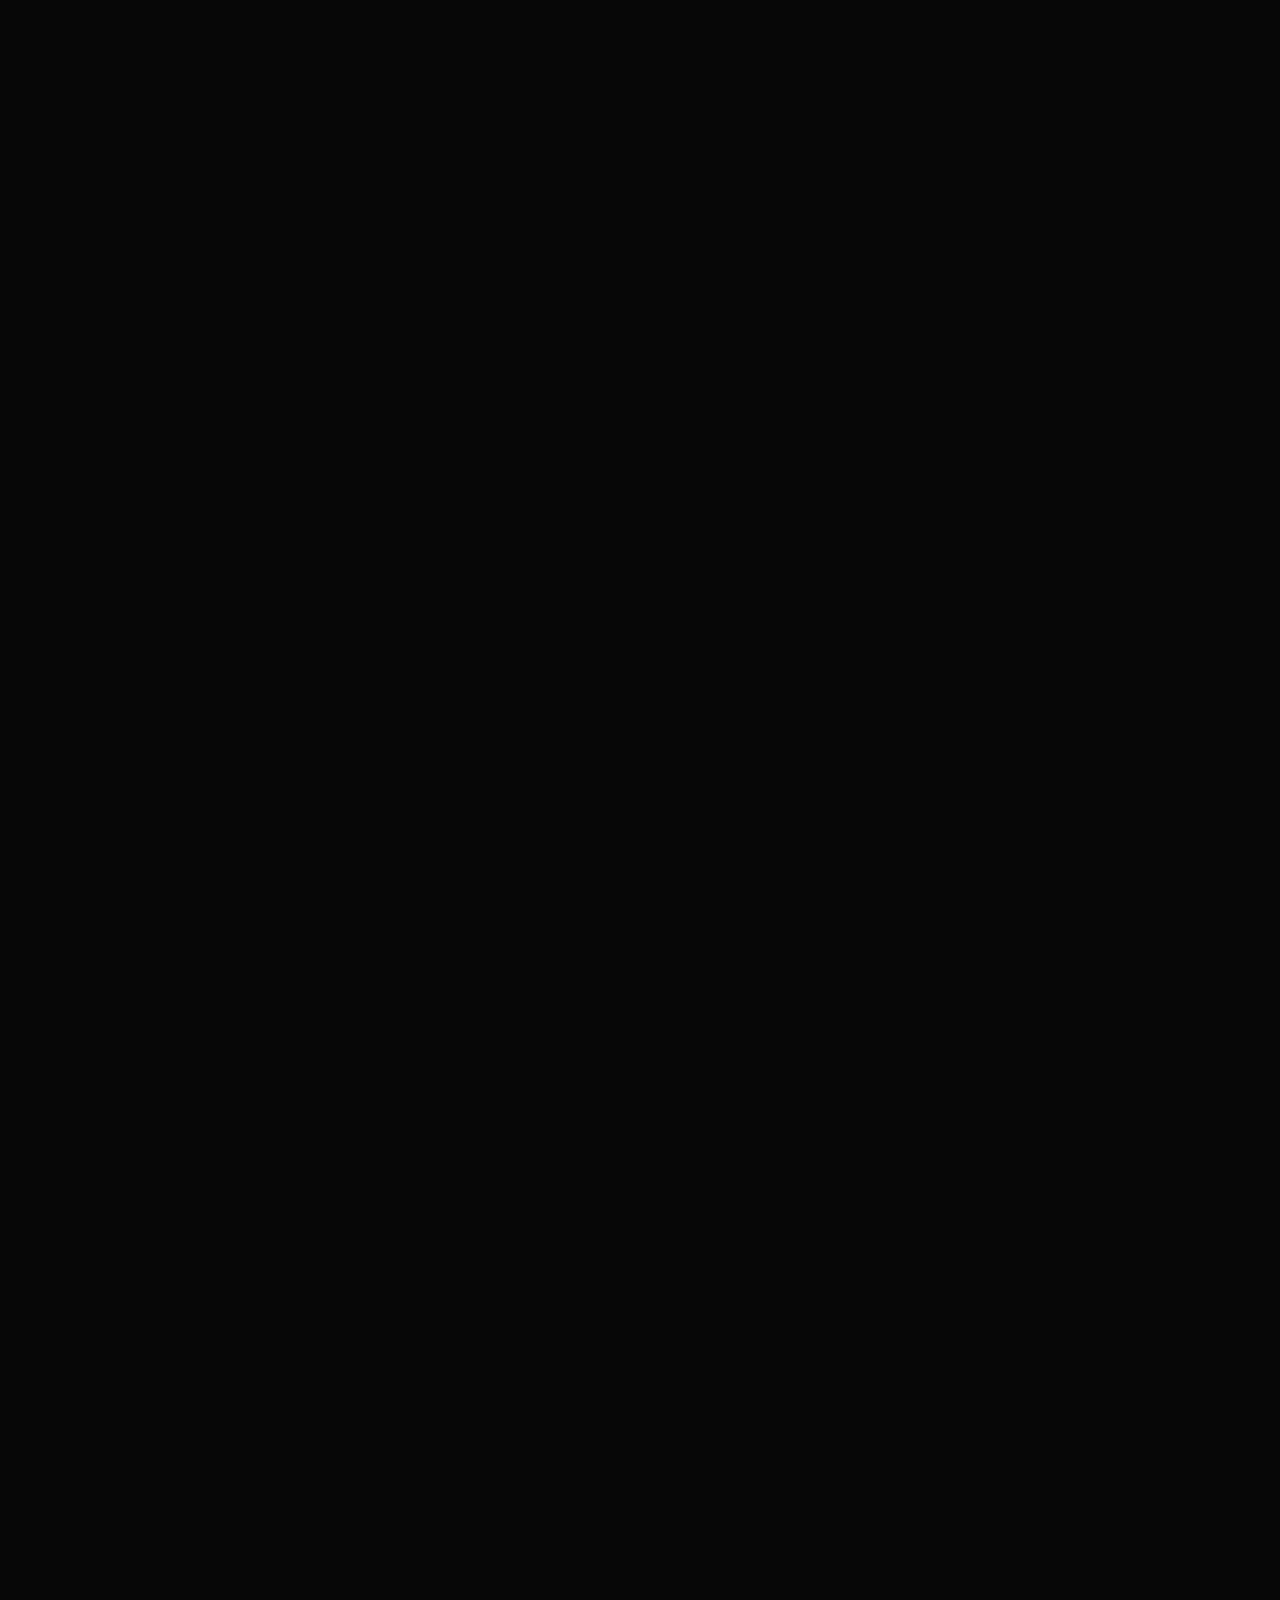
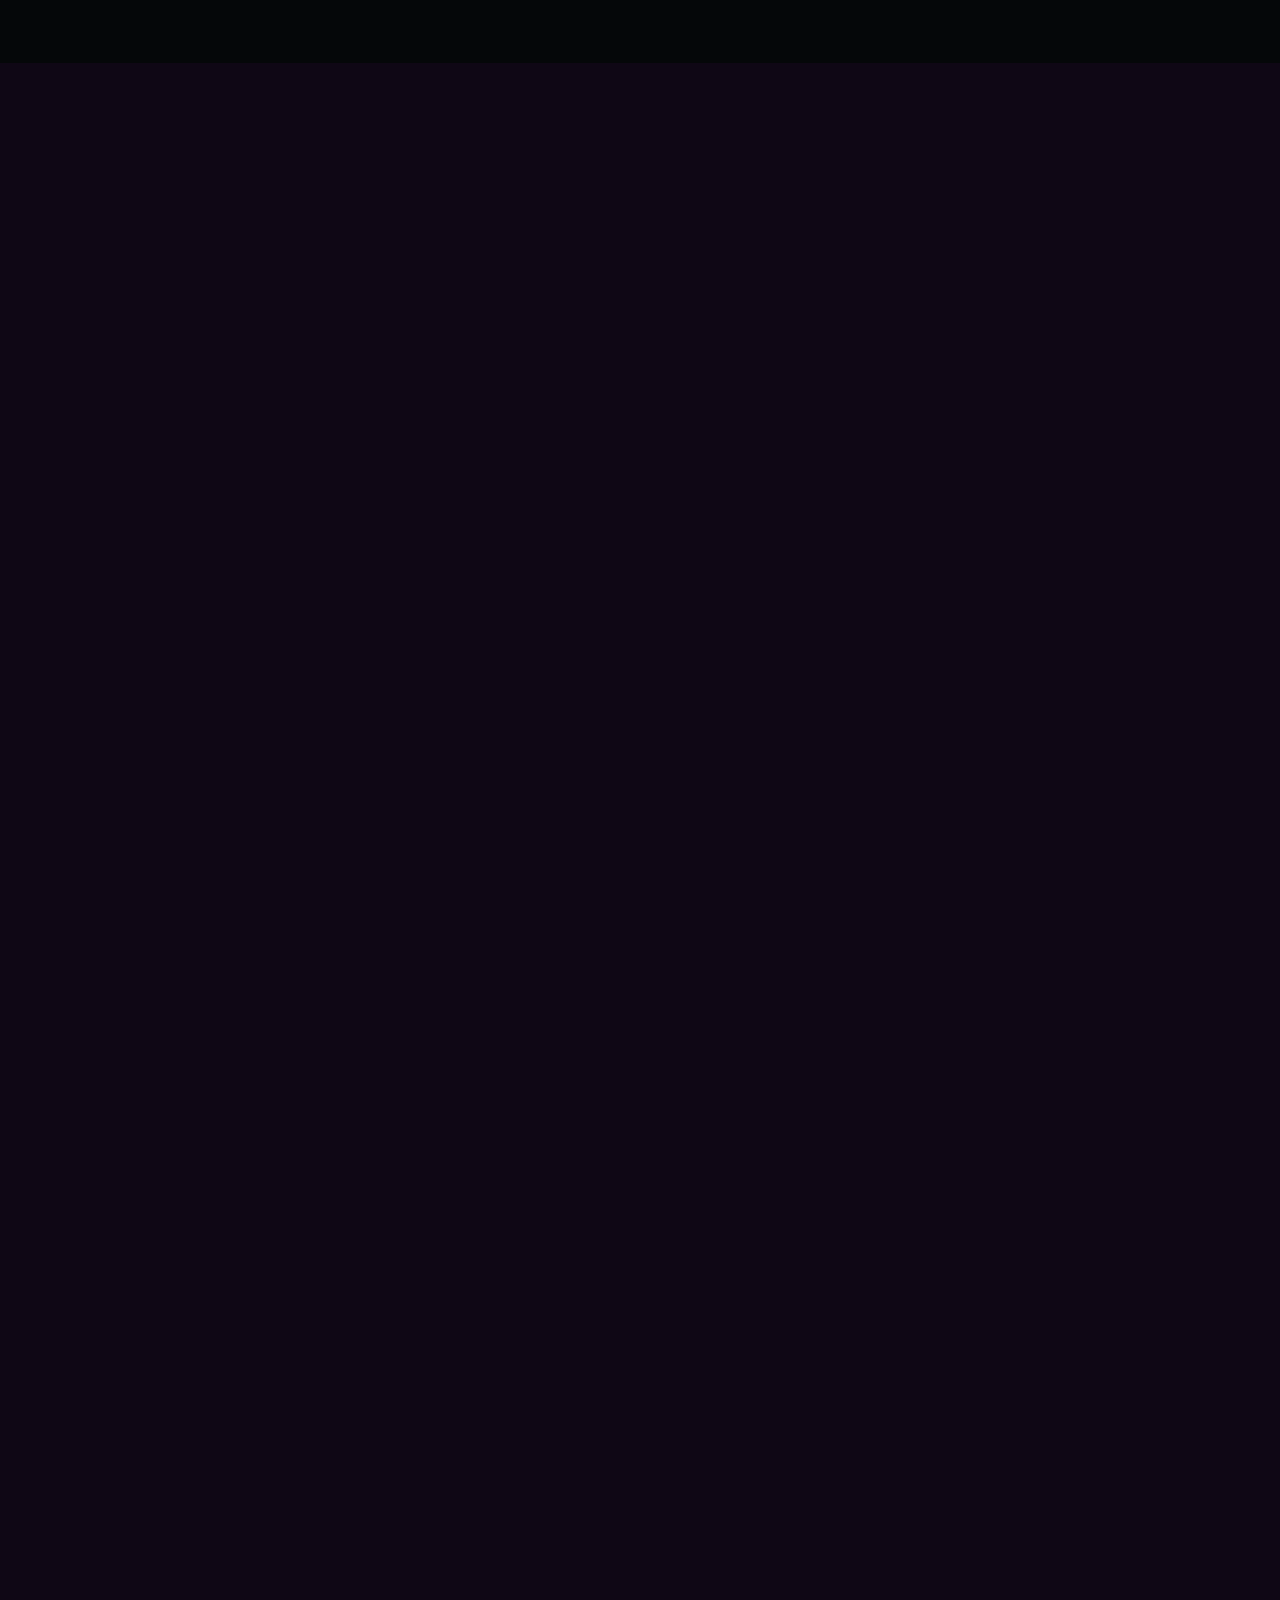
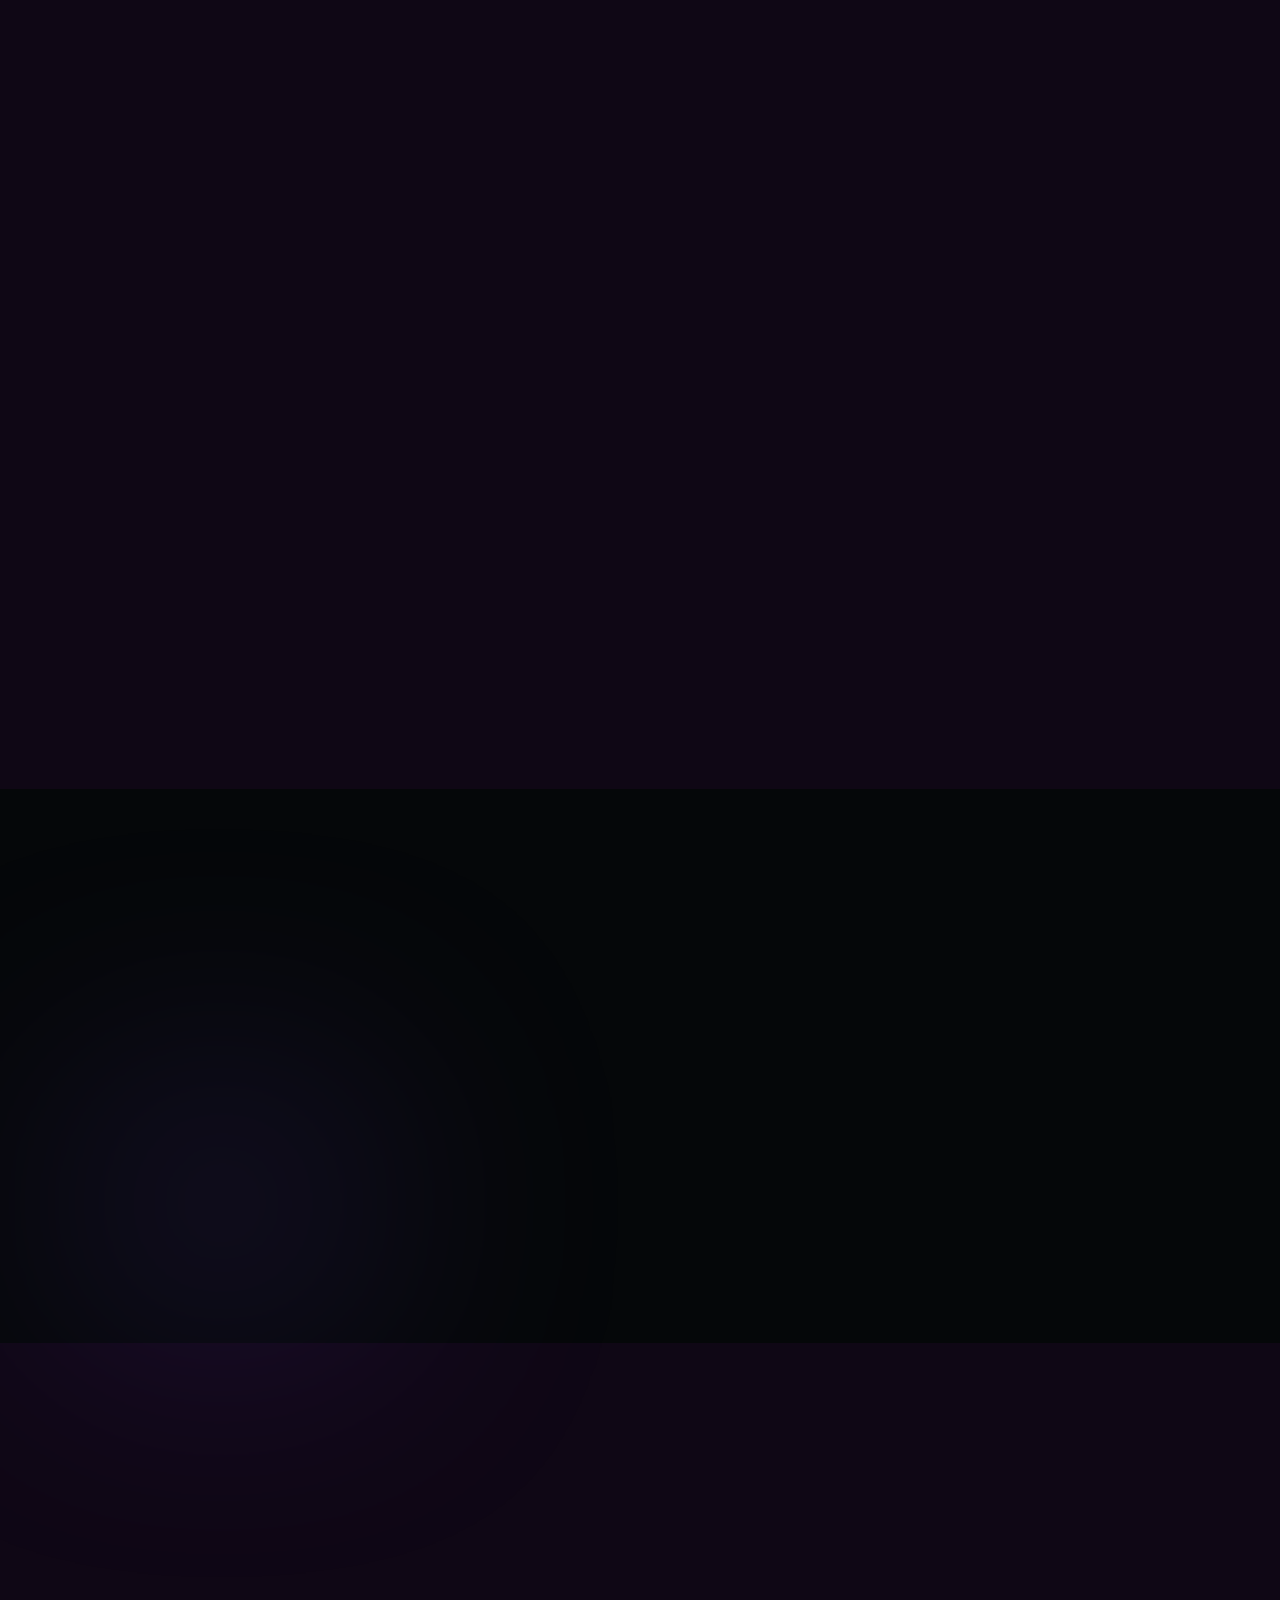
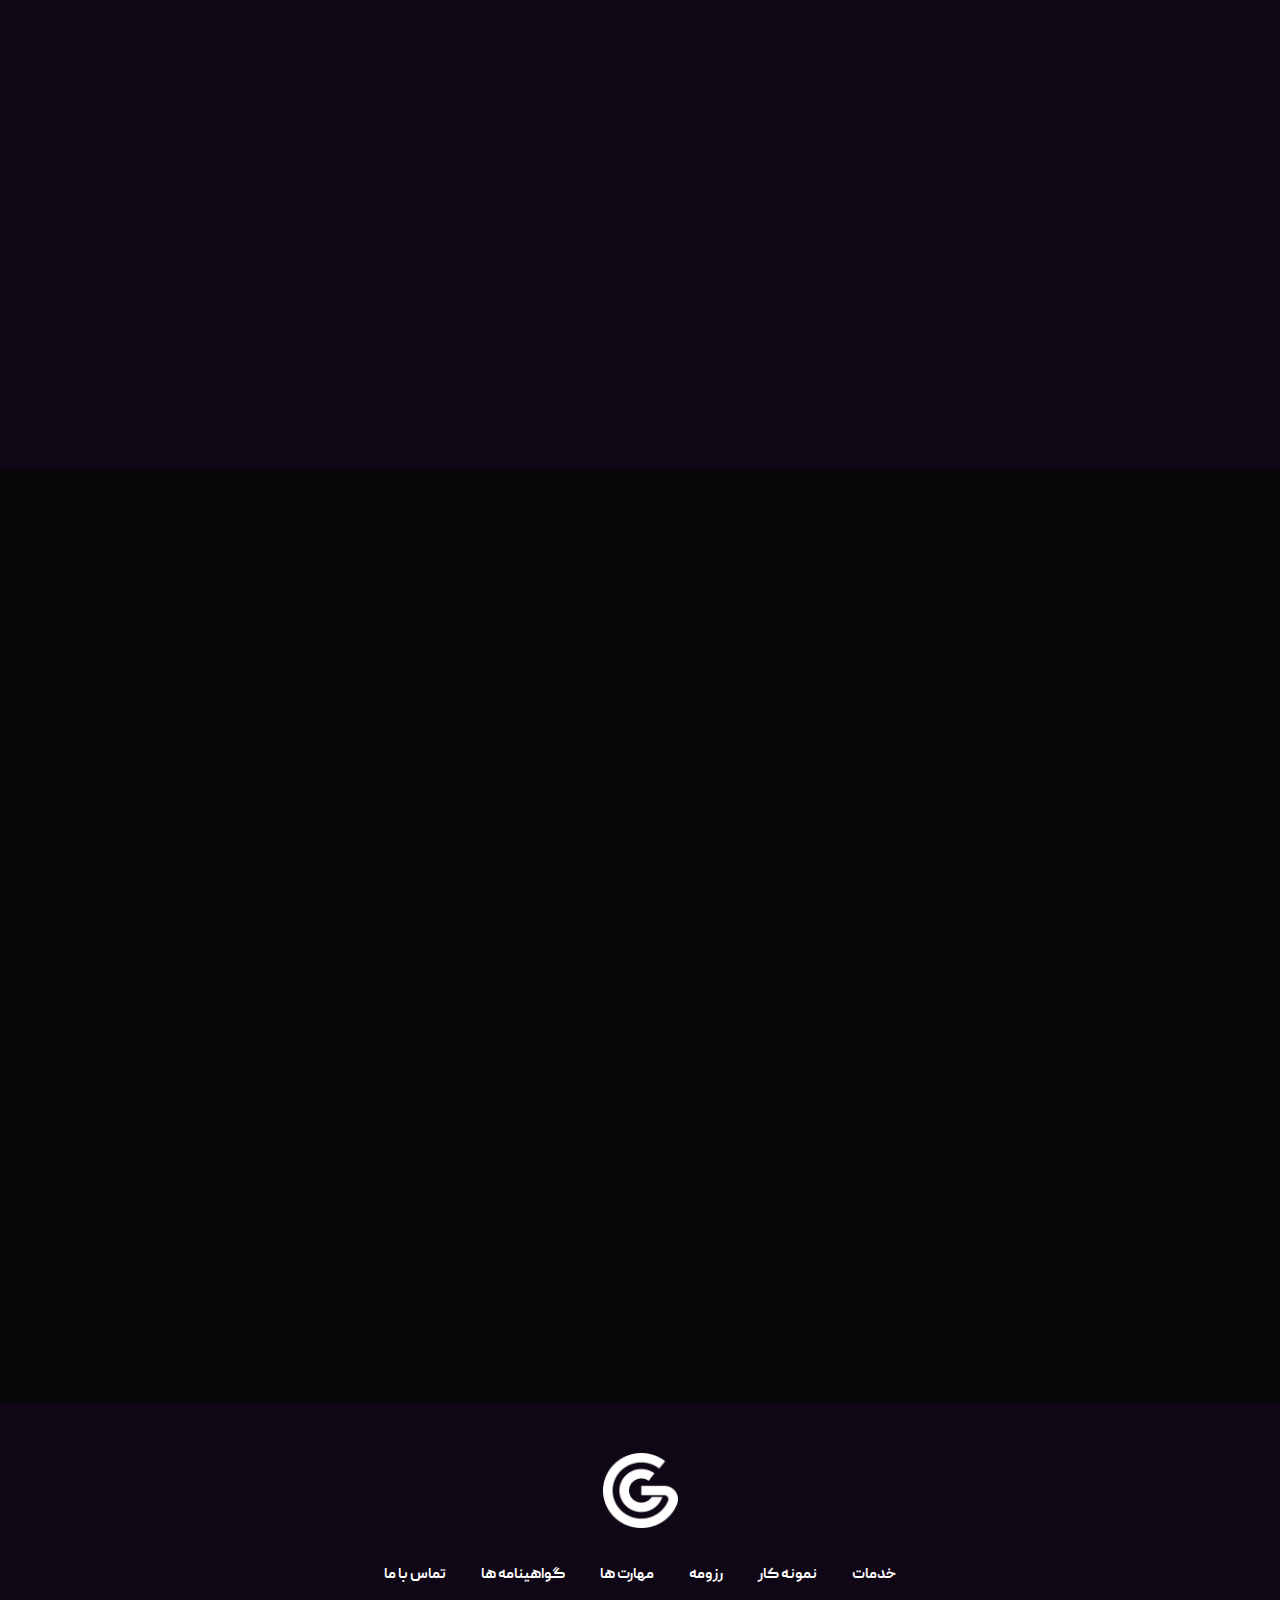
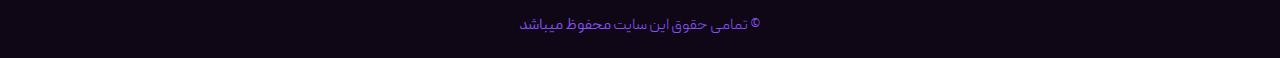
==== index.html @ e15c013a "start project" ====
﻿<!DOCTYPE html>
<html class="no-js" lang="fa" dir="rtl">


<!-- Mirrored from gerold.ogwordpress.ir/demo/index.htm by HTTrack Website Copier/3.x [XR&CO'2014], Sun, 01 Dec 2024 06:48:03 GMT -->
<head>
   <meta charset="utf-8">
   <meta http-equiv="x-ua-compatible" content="ie=edge">
   <meta name="viewport" content="width=device-width, initial-scale=1">
   <meta name="description" content="">

   <!-- Site Title -->
   <title>رزومه شخصی من - رضا سواری </title>

   <!-- Place favicon.ico in the root directory -->
   <link rel="apple-touch-icon" href="assets/img/favicon.png">
   <link rel="shortcut icon" type="image/png" href="assets/img/favicon.png">

   <!-- CSS here -->
   <link rel="stylesheet" href="assets/css/animate.min.css">
   <link rel="stylesheet" href="assets/css/bootstrap.min.css">
   <link rel="stylesheet" href="assets/css/font-awesome-pro.min.css">
   <link rel="stylesheet" href="assets/css/flaticon_gerold.css">
   <link rel="stylesheet" href="assets/css/nice-select.css">
   <link rel="stylesheet" href="assets/css/backToTop.css">
   <link rel="stylesheet" href="assets/css/owl.carousel.min.css">
   <link rel="stylesheet" href="assets/css/swiper.min.css">
   <link rel="stylesheet" href="assets/css/odometer-theme-default.css">
   <link rel="stylesheet" href="assets/css/magnific-popup.css">
   <link rel="stylesheet" href="assets/css/main.css">
   <link rel="stylesheet" href="assets/css/light-mode.css">
   <link rel="stylesheet" href="assets/css/responsive.css">
</head>

<body>
   <!-- Preloader Area Start -->
   <div class="preloader">
      <svg viewbox="0 0 1000 1000" preserveaspectratio="none">
         <path id="preloaderSvg" d="M0,1005S175,995,500,995s500,5,500,5V0H0Z"></path>
      </svg>

      <div class="preloader-heading">
         <div class="load-text">
            <span>ب</span>
            <span>ا</span>
            <span>ر</span>
            <span>گ</span>
            <span>ذ</span>
            <span>ا</span>
            <span>ر</span>
            <span>ی</span>

         </div>
      </div>
   </div>
   <!-- Preloader Area End -->

   <!-- start: Back To Top -->
   <div class="progress-wrap" id="scrollUp">
      <svg class="progress-circle svg-content" width="100%" height="100%" viewbox="-1 -1 102 102">
         <path d="M50,1 a49,49 0 0,1 0,98 a49,49 0 0,1 0,-98"></path>
      </svg>
   </div>
   <!-- end: Back To Top -->

   <!-- HEADER START -->
   <header class="tj-header-area header-absolute">
      <div class="container">
         <div class="row">
            <div class="col-12 d-flex flex-wrap align-items-center">
               <div class="logo-box">
                  <a href="index.html">
                     <img src="assets/img/logo/logo.png" alt="">
                  </a>
               </div>

               <div class="header-info-list d-none d-md-inline-block">
                  <ul class="ul-reset">
                     <li class="d-none"><a href="mailto:mail@gerolddesign.com">Gerold@gmail.com</a></li>
                  </ul>
               </div>
               <div class="header-menu">
                  <nav>
                     <ul>
                        <li><a href="#services-section">خدمات</a></li>
                        <li><a href="#works-section">نمونه کار</a></li>
                        <li class="d-none"><a href="#resume-section">رزومه</a></li>
                        <li><a href="#skills-section">مهارت ها</a></li>
                        <li><a href="#testimonials-section">گواهینامه ها</a></li>
                        <li><a href="#contact-section">تماس با ما</a></li>
                     </ul>
                  </nav>
               </div>
               <div class="header-button">
                  <a href="tel:09300298977" class="btn tj-btn-primary">تماس با من</a>
               </div>
               <div class="menu-bar d-lg-none">
                  <button>
                     <span></span>
                     <span></span>
                     <span></span>
                     <span></span>
                  </button>
               </div>
            </div>
         </div>
      </div>
   </header>
   <header class="tj-header-area header-2 header-sticky sticky-out">
      <div class="container">
         <div class="row">
            <div class="col-12 d-flex flex-wrap align-items-center">
               <div class="logo-box">
                  <a href="index.html">
                     <img src="assets/img/logo/logo.png" alt="">
                  </a>
               </div>

               <div class="header-info-list d-none d-md-inline-block">
                  <ul class="ul-reset">
                     <li class="d-none"><a href="mailto:mail@gerolddesign.com">Gerold@gmail.com</a></li>
                  </ul>
               </div>

               <div class="header-menu">
                  <nav>
                     <ul>
                        <li><a href="#services-section">خدمات</a></li>
                        <li><a href="#works-section">نمونه کار</a></li>
                        <li class="d-none"><a href="#resume-section">رزومه</a></li>
                        <li><a href="#skills-section">مهارت ها</a></li>
                        <li><a href="#testimonials-section">گواهینامه ها</a></li>
                        <li><a href="#contact-section">تماس با ما</a></li>
                     </ul>
                  </nav>
               </div>

               <div class="header-button">
                  <a href="tel:09300298977" class="btn tj-btn-primary">تماس با من</a>
               </div>

               <div class="menu-bar d-lg-none">
                  <button>
                     <span></span>
                     <span></span>
                     <span></span>
                     <span></span>
                  </button>
               </div>
            </div>
         </div>
      </div>
   </header>
   <!-- HEADER END -->

   <main class="site-content" id="content">
      <!-- HERO SECTION START -->
      <section class="hero-section d-flex align-items-center" id="intro">
         <div class="intro_text">
            <svg viewbox="0 0 1320 300">
               <text x="50%" y="50%" text-anchor="middle">HI</text>
            </svg>
         </div>
         <div class="container">
            <div class="row align-items-center">
               <div class="col-md-6">
                  <div class="hero-content-box">
                     <span class="hero-sub-title">من رضا سواری هستم
                     </span>
                     <h1 class="hero-title">برنامه نویس و
                        <br>
                        سئو کار
                     </h1>

                     <div class="hero-image-box d-md-none text-center">
                        <img style="width: 437px;" src="assets/img/hero/profile.PNG" alt="">
                     </div>

                     <p class="lead">
                        با ترکیب مهارت‌های برنامه‌نویسی و سئو، من وب‌سایت شما را نه تنها از نظر عملکرد فنی، بلکه از نظر دیده‌شدن در نتایج جستجو به سطح جدیدی می‌رسانم.                     </p>
                     <div class="button-box d-flex flex-wrap align-items-center">
                        <a href="#" class="btn tj-btn-secondary">دریافت رزومه <i class="flaticon-download"></i></a>
                        <ul class="ul-reset social-icons">
                           <li>
                              <a href="https://www.instagram.com/rezasavari.web"><i class="fa-brands fa-instagram"></i></a>
                           </li>
                           <li>
                              <a href="#"><i class="fa-light fa-basketball"></i></a>
                           </li>
                           <li>
                              <a href="#"><i class="fa-brands fa-linkedin-in"></i></a>
                           </li>
                           <li>
                              <a href="https://github.com/reza-svr"><i class="fa-brands fa-github"></i></a>
                           </li>
                        </ul>
                     </div>
                  </div>
               </div>
               <div class="col-md-6 d-none d-md-block">
                  <div class="hero-image-box text-center">
                     <img style="width: 437px;" src="assets/img/hero/profile.PNG" alt="">
                  </div>
               </div>
            </div>
            <div class="funfact-area">
               <div class="row">
                  <div class="col-6 col-lg-3">
                     <div class="funfact-item d-flex flex-column flex-sm-row flex-wrap align-items-center">
                        <div class="number"><span class="odometer" data-count="3">0</span></div>
                        <div class="text">سابقه <br>کاری</div>
                     </div>
                  </div>
                  <div class="col-6 col-lg-3">
                     <div class="funfact-item d-flex flex-column flex-sm-row flex-wrap align-items-center">
                        <div class="number"><span class="odometer" data-count="6">0</span>+</div>
                        <div class="text">پروژه های <br>تکمیل شده</div>
                     </div>
                  </div>
                  <div class="col-6 col-lg-3">
                     <div class="funfact-item d-flex flex-column flex-sm-row flex-wrap align-items-center">
                        <div class="number"><span class="odometer" data-count="3">0</span></div>
                        <div class="text"> مهارت<br> کاربردی</div>
                     </div>
                  </div>
                  <div class="col-6 col-lg-3">
                     <div class="funfact-item d-flex flex-column flex-sm-row flex-wrap align-items-center">
                        <div class="number"><span class="odometer" data-count="3">0</span></div>
                        <div class="text">سال های <br>تجربیات</div>
                     </div>
                  </div>
               </div>
            </div>
         </div>
      </section>
      <!-- HERO SECTION END -->

      <!-- SERVICES SECTION START -->
      <section class="services-section" id="services-section">
         <div class="container">
            <div class="row">
               <div class="col-md-12">
                  <div class="section-header text-center">
                     <h2 class="section-title wow fadeInUp" data-wow-delay=".3s">خدمات با کیفیت من
                     </h2>
                     <p class="wow fadeInUp" data-wow-delay=".4s">
                        ما ایده های شما و در نتیجه خواسته های شما را در قالب یک پروژه وب منحصر به فرد قرار می دهیم که الهام بخش شما و مشتریان باشد.
                     </p>
                  </div>
               </div>
            </div>

            <div class="row">
               <div class="col-md-12">
                  <div class="services-widget position-relative">
                     <div class="service-item current d-flex flex-wrap align-items-center wow fadeInUp" data-wow-delay=".5s">
                        <div class="left-box d-flex flex-wrap align-items-center">
                           <span class="number">01</span>
                           <h3 class="service-title">طراحی سایت</h3>
                        </div>
                        <div class="right-box">
                           <p>
                              با طراحی سایت‌های کاربرپسند و واکنش‌گرا، تجربه آنلاین مشتریان شما را به سطح بالاتری ارتقا می‌دهم.                           </p>
                        </div>
                        <i class="flaticon-up-right-arrow"></i>
                        <button data-mfp-src="#Service-web-design-wrapper" class="service-link modal-popup"></button>
                     </div>
                     <div class="service-item d-flex flex-wrap align-items-center wow fadeInUp" data-wow-delay=".6s">
                        <div class="left-box d-flex flex-wrap align-items-center">
                           <span class="number">02</span>
                           <h3 class="service-title"> سئو سایت</h3>
                        </div>
                        <div class="right-box">
                           <p>
                              با استراتژی‌های سئو بهینه، من سایت شما را در نتایج جستجو بالا می‌آورم و ترافیک ارگانیک آن را به طور چشمگیری افزایش می‌دهم.                           </p>
                        </div>
                        <i class="flaticon-up-right-arrow"></i>
                        <button data-mfp-src="#Service-seo-wrapper" class="service-link modal-popup"></button>
                     </div>
                     <div class="service-item d-flex flex-wrap align-items-center wow fadeInUp" data-wow-delay=".7s">
                        <div class="left-box d-flex flex-wrap align-items-center">
                           <span class="number">03</span>
                           <h3 class="service-title">تولید محتوا</h3>
                        </div>
                        <div class="right-box">
                           <p>
                              با خلق محتوای منحصر به فرد و جذاب، من کمک می‌کنم تا پیام برند شما به درستی منتقل شده و مخاطبان بیشتری را جذب کنید.                           </p>
                        </div>
                        <i class="flaticon-up-right-arrow"></i>
                        <button data-mfp-src="#Service-Content-creation-wrapper" class="service-link modal-popup"></button>
                     </div>
                     <div class="service-item d-flex flex-wrap align-items-center wow fadeInUp" data-wow-delay=".8s">
                        <div class="left-box d-flex flex-wrap align-items-center">
                           <span class="number">04</span>
                           <h3 class="service-title">طراحی UI/UX</h3>
                        </div>
                        <div class="right-box">
                           <p>
                              با طراحی تجربه کاربری (UX) و رابط کاربری (UI) مدرن و جذاب، سایت شما را به محیطی کاربرپسند و متمایز تبدیل می‌کنم.                           </p>
                        </div>
                        <i class="flaticon-up-right-arrow"></i>
                        <button data-mfp-src="#Service-uiux-wrapper" class="service-link modal-popup"></button>
                     </div>
                     <div class="active-bg wow fadeInUp" data-wow-delay=".5s"></div>
                  </div>
               </div>
            </div>
         </div>
      </section>
      <!-- SERVICES SECTION END -->

      <!-- start: Service seo Popup -->
      <div id="Service-seo-wrapper" class="popup_content_area zoom-anim-dialog mfp-hide">
         <div class="popup_modal_img">
            <img src="assets/img/services/SEO-Services.jpg" alt="">
         </div>

         <div class="popup_modal_content">
            <div class="service_details">
               <div class="row">
                  <div class="col-lg-7 col-xl-8">
                     <div class="service_details_content">
                        <div class="service_info">
                           <h6 class="subtitle">خدمات</h6>
                           <h2 class="title">سئو سایت</h2>
                           <div class="desc">
                              <p>
                                 در دنیای دیجیتال امروز، دیده‌شدن در نتایج جستجوی گوگل از اهمیت حیاتی برخوردار است. من با استفاده از استراتژی‌های پیشرفته سئو، سایت شما را به گونه‌ای بهینه می‌کنم که نه تنها در جستجوهای مرتبط بالاترین رتبه‌ها را کسب کند، بلکه ترافیک ارگانیک و هدفمند بیشتری جذب کند. از تحقیق کلمات کلیدی گرفته تا بهینه‌سازی داخلی و خارجی سایت، تمام جزئیات را با دقت بررسی و پیاده‌سازی می‌کنم تا اطمینان حاصل کنم که سایت شما در مواجهه با رقبا از پیشی می‌گیرد.
                              </p>

                              <p>
                                 هدف من این است که سایت شما در بلندمدت جایگاه خود را در موتورهای جستجو حفظ کرده و ارتقا دهد. با آنالیز دقیق رقبا، بهینه‌سازی محتوای سایت و بهبود ساختار فنی، رتبه سایت شما را در جستجوهای مرتبط به طور چشمگیری افزایش می‌دهم. من به شما کمک می‌کنم تا علاوه بر جذب بازدیدکنندگان بیشتر، تبدیل آن‌ها به مشتریان وفادار را نیز تسهیل کنید. اگر به دنبال بهبود حضور آنلاین خود و افزایش فروش از طریق سئو هستید، من اینجا هستم تا شما را در رسیدن به این هدف یاری کنم.
                              </p>

                           </div>

                           <h3 class="title">فرآیند خدمات</h3>
                           <div class="desc">
                              <p>
                                 فرایند کلی سئو سایت به صورت چک‌لیست مرحله به مرحله به شرح زیر است:
                              </p>
                           </div>
                           <ul class="d-none">
                              <li>کسب و کار خود را دوباره شروع و بهتر شوید</li>
                              <li>پیشگام در اینترنت</li>
                              <li>پیشگام در دنیای طراحی</li>
                              <li>پیشگام در دنیای طراحی</li>
                              <li>پیشگام در دنیای طراحی</li>
                              <li>پیشگام در دنیای طراحی</li>
                           </ul>
                           <div>
                              <h4 style="color: black;">1. مرحله تحقیق و تحلیل اولیه</h4>
                              <div class="desc">
                                 <h5 style="color: black;"> تحلیل وضعیت کنونی سایت:</h5>
                                 <p>بررسی وضعیت فعلی سایت از نظر سئو (سرعت بارگذاری، ساختار URL، استفاده از کلمات کلیدی، و غیره).</p>
                                 <h5 style="color: black;"> تحقیق کلمات کلیدی:</h5>
                                 <p>شناسایی کلمات کلیدی اصلی و فرعی مرتبط با کسب‌وکار شما با استفاده از ابزارهای سئو </p>
                                 <h5 style="color: black;"> تحلیل رقبا :</h5>
                                 <p>بررسی سایت‌های رقبا برای شناسایی استراتژی‌های سئو آن‌ها و شناسایی فرصت‌های بهبود.</p>
                                 <h5 style="color: black;"> تعیین اهداف سئو: </h5>
                                 <p>مشخص کردن اهداف کوتاه‌مدت و بلندمدت، مانند افزایش ترافیک، بهبود رتبه در کلمات خاص، و افزایش نرخ تبدیل.</p>
                              </div>
                              <h4 style="color: black;">
                                 2. مرحله بهینه‌سازی فنی سایت (On-Page SEO)
                              </h4>
                              <div class="desc">
                                 <h5 style="color: black;"> بهینه‌سازی ساختار URL: </h5>
                                 <p>اطمینان از اینکه URL‌ها کوتاه، ساده و شامل کلمات کلیدی مرتبط هستند.</p>
                                 <h5 style="color: black;"> هینه‌سازی متا تگ‌ها (Title & Meta Description): </h5>
                                 <p>افزودن کلمات کلیدی به عناوین صفحات و توضیحات متا به‌طور طبیعی.</p>
                                 <h5 style="color: black;"> استفاده از هدرها (Header Tags):</h5>
                                 <p>استفاده صحیح از تگ‌های H1، H2، H3 و غیره برای ساختاردهی به محتوا.</p>
                                 <h5 style="color: black;"> بهینه‌سازی تصاویر:  </h5>
                                 <p>فشرده‌سازی تصاویر برای سرعت بارگذاری بهتر و افزودن متن جایگزین (Alt Text) شامل کلمات کلیدی.</p>
                                 <h5 style="color: black;">افزودن لینک‌های داخلی:</h5>
                                 <p>ایجاد لینک‌های داخلی به صفحات دیگر سایت برای افزایش ارتباط و انتقال اعتبار.</p>
                                 <h5 style="color: black;"> بهینه‌سازی محتوا:</h5>
                                 <p>تولید محتوای باکیفیت، آموزنده و شامل کلمات کلیدی مرتبط با هدف جستجوی کاربران.</p>
                              </div>
                           </div>
                        </div>
                     </div>
                  </div>
                  <div class="col-lg-5 col-xl-4">
                     <div class="tj_main_sidebar">
                        <div class="sidebar_widget services_list">
                           <div class="widget_title">
                              <h3 class="title">تمامی خدمات</h3>
                           </div>
                           <ul>
                              <li class="active">
                                 <button>
                                    <i class="flaticon-design"></i>
                                    طراحی برندینگ
                                 </button>
                              </li>
                              <li>
                                 <button>
                                    <i class="flaticon-3d-movie"></i>
                                    انیمیشن سه بعدی
                                 </button>
                              </li>
                              <li>
                                 <button>
                                    <i class="flaticon-ux-design"></i>
                                    طراحی   UI/UX 
                                 </button>
                              </li>
                              <li>
                                 <button>
                                    <i class="flaticon-web-design"></i>
                                    طراحی وبسایت
                                 </button>
                              </li>
                              <li>
                                 <button>
                                    <i class="flaticon-ui-design"></i>
                                    طراحی اپکیشن
                                 </button>
                              </li>
                           </ul>
                        </div>

                        <div class="sidebar_widget contact_form">
                           <div class="widget_title">
                              <h3 class="title">در تماس باش</h3>
                           </div>

                           <form action="https://gerold.ogwordpress.ir/demo/index.html">
                              <div class="form_group">
                                 <input type="text" name="name" id="name" placeholder="نام" autocomplete="off">
                              </div>
                              <div class="form_group">
                                 <input type="email" name="semail" id="semail" placeholder="ایمیل" autocomplete="off">
                              </div>
                              <div class="form_group">
                                 <textarea name="smessage" id="smessage" placeholder="پیام شما" autocomplete="off"></textarea>
                              </div>
                              <div class="form_btn">
                                 <button class="btn tj-btn-primary" type="submit">ارسال پیام</button>
                              </div>
                           </form>
                        </div>
                     </div>
                  </div>
               </div>
            </div>
         </div>
      </div>
      <!-- end: Service seo Popup -->
      <!-- start: Service  web design Popup -->
      <div id="Service-web-design-wrapper" class="popup_content_area zoom-anim-dialog mfp-hide">
         <div class="popup_modal_img">
            <img src="assets/img/services/website-design-services.jpg" alt="">
         </div>

         <div class="popup_modal_content">
            <div class="service_details">
               <div class="row">
                  <div class="col-lg-7 col-xl-8">
                     <div class="service_details_content">
                        <div class="service_info">
                           <h6 class="subtitle">خدمات</h6>
                           <h2 class="title">طراحی سایت</h2>
                           <div class="desc">
                              <p>
                                 وب‌سایت شما اولین نقطه تماس مشتریان با برند شماست، و من این را به‌خوبی می‌دانم. طراحی سایت نه‌تنها باید جذاب باشد، بلکه باید تجربه‌ای شگفت‌انگیز برای کاربر فراهم کند که باعث ماندگاری و افزایش تعامل شود. با طراحی سایت‌های حرفه‌ای و واکنش‌گرا، من اطمینان می‌دهم که وب‌سایت شما در هر دستگاه و صفحه‌نمایشی، از کامپیوتر گرفته تا موبایل، به بهترین نحو نمایش داده شود. سایت‌هایی که طراحی می‌کنم، کاربرپسند، سریع و بهینه هستند، تا بازدیدکنندگان بتوانند به‌راحتی به اطلاعات مورد نیازشان دست پیدا کنند.
                              </p>
                              <p>
                                 مهم‌تر از ظاهر، عملکرد سایت است. من با بهره‌گیری از جدیدترین فناوری‌ها و فریم‌ورک‌ها، وب‌سایتی طراحی می‌کنم که علاوه بر زیبایی، سرعت بارگذاری بالا و عملکرد بی‌نقصی داشته باشد. هدف من این است که تجربه کاربری شما را به یک سطح عالی برسانم، جایی که مشتریان نه‌تنها به‌راحتی از سایت شما استفاده کنند، بلکه تمایل به بازگشت داشته باشند. اگر به دنبال طراحی سایتی منحصر به فرد و متناسب با نیازهای خاص کسب‌وکارتان هستید، من اینجا هستم تا این پروژه را با شما به بهترین شکل ممکن به سرانجام برسانم.
                              </p>
                           </div>

                           <h3 class="title">فرآیند خدمات</h3>
                           <div class="desc">
                              <p>
                                 فرایند کلی طراحی سایت به صورت چک‌لیست مرحله به مرحله به شرح زیر است:
                              </p>
                           </div>
                           <div class="desc">
                              <h4 style="color: black;">1. مرحله برنامه‌ریزی و تحلیل نیازها</h4>
                              <h5 style="color: black;">تعیین هدف سایت: </h5>
                              <h5 style="color: black;"> شناخت مخاطب هدف:</h5>
                              <h5 style="color: black;">تحلیل رقبا: </h5>
                              <h5 style="color: black;">تعیین ویژگی‌های مورد نیاز:</h5>
                              <h4 style="color: black;">2:  مرحله طراحی مفهومی و ساختار  </h4>
                              <h5 style="color: black;"> ایجاد نقشه سایت (Sitemap):</h5>
                              <h5 style="color: black;"> طراحی وایرفریم (Wireframe):</h5>
                              <h5 style="color: black;">انتخاب رنگ‌ها و فونت‌ها:</h5>
                              <h5 style="color: black;">تعیین لایه‌ها و چیدمان عناصر: </h5>
                              <h4 style="color: black;"> 3. مرحله طراحی گرافیکی و UI</h4>
                              <h5 style="color: black;">طراحی رابط کاربری (UI):</h5>
                              <h5 style="color: black;">طراحی نمادها و آیکون‌ها: </h5>
                              <h5 style="color: black;">بررسی پاسخگویی</h5>
                              <h4 style="color: black;">4. مرحله توسعه و برنامه‌نویسی</h4>
                              <h5 style="color: black;">انتخاب تکنولوژی و فریم‌ورک:</h5>
                              <h5 style="color: black;">وسعه Frontend: </h5>
                              <h5 style="color: black;"> توسعه Backend: </h5>
                              <h4 style="color: black;"> 5. مرحله تست و بررسی</h4>
                              <h5 style="color: black;"> تست عملکرد:</h5>
                              <h5 style="color: black;"> تست تطابق با مرورگرها:</h5>
                              <h5 style="color: black;">تست دستگاه‌های مختلف: </h5>
                              <h5 style="color: black;"> رفع اشکالات: </h5>
                              <h4 style="color: black;">
                                 7. مرحله راه‌اندازی و انتشار
                              </h4>
                              <h5 style="color: black;">
                                 انتقال به هاست و دامنه: 
                              </h5>
                              <h5 style="color: black;">
                                 بررسی مجدد تمامی عملکردها: 
                              </h5>
                              <h5 style="color: black;">
                                 انتشار سایت:
                              </h5>
                           </div>
                        </div>
                     </div>
                  </div>
                  <div class="col-lg-5 col-xl-4">
                     <div class="tj_main_sidebar">
                        <div class="sidebar_widget services_list">
                           <div class="widget_title">
                              <h3 class="title">تمامی خدمات</h3>
                           </div>
                           <ul>
                              <li class="active">
                                 <button>
                                    <i class="flaticon-design"></i>
                                    طراحی سایت
                                 </button>
                              </li>
                              <li>
                                 <button>
                                    <i class="flaticon-3d-movie"></i>
                                     سئو سایت 
                                 </button>
                              </li>
                              <li>
                                 <button>
                                    <i class="flaticon-ux-design"></i>
                                    طراحی   UI/UX 
                                 </button>
                              </li>
                              <li>
                                 <button>
                                    <i class="flaticon-web-design"></i>
                                    تولید محتوا 
                                 </button>
                              </li>
                              <li>
                                 <button>
                                    <i class="flaticon-ui-design"></i>
                                    طراحی اپکیشن
                                 </button>
                              </li>
                           </ul>
                        </div>

                        <div class="sidebar_widget contact_form">
                           <div class="widget_title">
                              <h3 class="title">در تماس باش</h3>
                           </div>

                           <form action="https://gerold.ogwordpress.ir/demo/index.html">
                              <div class="form_group">
                                 <input type="text" name="name" id="name" placeholder="نام" autocomplete="off">
                              </div>
                              <div class="form_group">
                                 <input type="email" name="semail" id="semail" placeholder="ایمیل" autocomplete="off">
                              </div>
                              <div class="form_group">
                                 <textarea name="smessage" id="smessage" placeholder="پیام شما" autocomplete="off"></textarea>
                              </div>
                              <div class="form_btn">
                                 <button class="btn tj-btn-primary" type="submit">ارسال پیام</button>
                              </div>
                           </form>
                        </div>
                     </div>
                  </div>
               </div>
            </div>
         </div>
      </div>
      <!-- end: Service web design Popup -->
      <!-- start: Service  ui/ux design Popup -->
      <div id="Service-uiux-wrapper" class="popup_content_area zoom-anim-dialog mfp-hide">
         <div class="popup_modal_img">
            <img src="assets/img/services/modal-img.jpg" alt="">
         </div>

         <div class="popup_modal_content">
            <div class="service_details">
               <div class="row">
                  <div class="col-lg-7 col-xl-8">
                     <div class="service_details_content">
                        <div class="service_info">
                           <h6 class="subtitle">خدمات</h6>
                           <h2 class="title">طراحی ui/ux</h2>
                           <div class="desc">
                              <p>طراحی UI/UX تأثیر زیادی بر تجربه کاربری و موفقیت یک وب‌سایت یا اپلیکیشن دارد. من با تمرکز بر طراحی رابط کاربری (UI) زیبا و تجربه کاربری (UX) روان، اطمینان می‌دهم که کاربران با استفاده از محصول شما احساس راحتی و لذت کنند. طراحی‌های من به‌گونه‌ای است که نه‌تنها جذاب و بصری هستند، بلکه عملکردی ساده و کاربرپسند دارند که کاربران را به سرعت به هدفشان می‌رساند. هدف من ایجاد تجربه‌ای بی‌نظیر است که بازدیدکنندگان را ترغیب به استفاده مداوم از محصول شما کند.</p>
                              <p>هر کسب‌وکار نیازمند یک طراحی منحصر به فرد است که با هویت برند آن هماهنگ باشد. من با تحلیل دقیق نیازهای کاربران و رفتار آن‌ها، طراحی‌هایی ایجاد می‌کنم که علاوه بر جذابیت بصری، عملکردی بی‌نقص و تجربه‌ای متمایز را برای کاربران فراهم کند. با به کارگیری جدیدترین اصول و روندهای طراحی UI/UX، من می‌توانم وب‌سایت یا اپلیکیشن شما را به محیطی کاربرپسند و در عین حال زیبا تبدیل کنم که هم رضایت مشتریان را جلب کند و هم عملکرد بالایی داشته باشد.</p>
                           </div>

                           <h3 class="title">فرآیند خدمات</h3>
                           <div class="desc">
                              <p>
                                 فرایند کلی طراحی UI/UX به صورت چک‌لیست
                              </p>
                           </div>
                           <ul>
                              <li>مرحله برنامه‌ریزی و تحلیل نیازها</li>
                              <li>مرحله طراحی وایرفریم (Wireframe)</li>
                              <li> مرحله طراحی گرافیکی UI</li>
                              <li>مرحله توسعه تعاملات (Interaction Design)</li>
                              <li>مرحله تست تجربه کاربری (Usability Testing)</li>
                              <li>مرحله بهینه‌سازی و به‌روزرسانی</li>
                           </ul>
                        </div>
                     </div>
                  </div>
                  <div class="col-lg-5 col-xl-4">
                     <div class="tj_main_sidebar">
                        <div class="sidebar_widget services_list">
                           <div class="widget_title">
                              <h3 class="title">تمامی خدمات</h3>
                           </div>
                           <ul>
                              <li class="active">
                                 <button>
                                    <i class="flaticon-design"></i>
                                    طراحی   UI/UX 
                                 </button>
                              </li>
                              <li>
                                 <button>
                                    <i class="flaticon-3d-movie"></i>
                                     سئو سایت
                                 </button>
                              </li>
                              <li>
                                 <button>
                                    <i class="flaticon-ux-design"></i>
                                    تولید محتوا
                                 </button>
                              </li>
                              <li>
                                 <button>
                                    <i class="flaticon-web-design"></i>
                                    طراحی وبسایت
                                 </button>
                              </li>
                              <li>
                                 <button>
                                    <i class="flaticon-ui-design"></i>
                                    طراحی اپکیشن
                                 </button>
                              </li>
                           </ul>
                        </div>

                        <div class="sidebar_widget contact_form">
                           <div class="widget_title">
                              <h3 class="title">در تماس باش</h3>
                           </div>

                           <form action="https://gerold.ogwordpress.ir/demo/index.html">
                              <div class="form_group">
                                 <input type="text" name="name" id="name" placeholder="نام" autocomplete="off">
                              </div>
                              <div class="form_group">
                                 <input type="email" name="semail" id="semail" placeholder="ایمیل" autocomplete="off">
                              </div>
                              <div class="form_group">
                                 <textarea name="smessage" id="smessage" placeholder="پیام شما" autocomplete="off"></textarea>
                              </div>
                              <div class="form_btn">
                                 <button class="btn tj-btn-primary" type="submit">ارسال پیام</button>
                              </div>
                           </form>
                        </div>
                     </div>
                  </div>
               </div>
            </div>
         </div>
      </div>
      <!-- end: Service ui/ux design Popup -->
      <!-- start: Service  Content creation Popup -->
      <div id="Service-Content-creation-wrapper" class="popup_content_area zoom-anim-dialog mfp-hide">
         <div class="popup_modal_img">
            <img src="assets/img/services/modal-img.jpg" alt="">
         </div>

         <div class="popup_modal_content">
            <div class="service_details">
               <div class="row">
                  <div class="col-lg-7 col-xl-8">
                     <div class="service_details_content">
                        <div class="service_info">
                           <h6 class="subtitle">خدمات</h6>
                           <h2 class="title">تولید محتوا</h2>
                           <div class="desc">
                              <p>
                                 محتوای باکیفیت یکی از ارکان اصلی هر کسب‌وکار آنلاین موفق است. من با خلق محتوای جذاب، آموزنده و متناسب با نیاز مخاطب، کمک می‌کنم تا برند شما شناخته شود و ارتباط عمیق‌تری با مشتریان برقرار کنید. هر نوشته‌ای که تولید می‌کنم، هدفمند و به‌دقت مطابق با استراتژی بازاریابی شما طراحی شده تا بتواند توجه مخاطب را جلب کرده و آن‌ها را ترغیب به اقدام کند. با محتوای من، شما نه‌تنها اطلاعات مفیدی را در اختیار مخاطبان قرار می‌دهید، بلکه آن‌ها را به مشتریان وفادار تبدیل می‌کنید.
                              </p>
                           </div>

                           <h3 class="title">فرآیند خدمات</h3>
                           <div class="desc">
                              <p>
                                 لورم ایپسوم متن ساختگی با تولید سادگی نامفهوم از صنعت چاپ و با استفاده از طراحان گرافیک است. چاپگرها و متون بلکه روزنامه و مجله در ستون و سطرآنچنان که لازم است 

                              </p>
                           </div>
                           <ul>
                              
                              <li> مرحله برنامه‌ریزی و تحقیق</li>
                              <li>   رحله تولید و نوشتن محتوا</li>
                              <li> مرحله بهینه‌سازی محتوا</li>
                              <li>مرحله ویرایش و بهبود محتوا</li>
                              
                           </ul>
                        </div>
                     </div>
                  </div>
                  <div class="col-lg-5 col-xl-4">
                     <div class="tj_main_sidebar">
                        <div class="sidebar_widget services_list">
                           <div class="widget_title">
                              <h3 class="title">تمامی خدمات</h3>
                           </div>
                           <ul>
                              <li class="active">
                                 <button>
                                    <i class="flaticon-design"></i>
                                    تولید محتوت
                                 </button>
                              </li>
                              <li>
                                 <button>
                                    <i class="flaticon-3d-movie"></i>
                                      طراحی سایت
                                 </button>
                              </li>
                              <li>
                                 <button>
                                    <i class="flaticon-ux-design"></i>
                                    طراحی   UI/UX 
                                 </button>
                              </li>
                              <li>
                                 <button>
                                    <i class="flaticon-web-design"></i>
                                    سئو سایت 
                                 </button>
                              </li>
                              <li>
                                 <button>
                                    <i class="flaticon-ui-design"></i>
                                    طراحی اپکیشن
                                 </button>
                              </li>
                           </ul>
                        </div>

                        <div class="sidebar_widget contact_form">
                           <div class="widget_title">
                              <h3 class="title">در تماس باش</h3>
                           </div>

                           <form action="https://gerold.ogwordpress.ir/demo/index.html">
                              <div class="form_group">
                                 <input type="text" name="name" id="name" placeholder="نام" autocomplete="off">
                              </div>
                              <div class="form_group">
                                 <input type="email" name="semail" id="semail" placeholder="ایمیل" autocomplete="off">
                              </div>
                              <div class="form_group">
                                 <textarea name="smessage" id="smessage" placeholder="پیام شما" autocomplete="off"></textarea>
                              </div>
                              <div class="form_btn">
                                 <button class="btn tj-btn-primary" type="submit">ارسال پیام</button>
                              </div>
                           </form>
                        </div>
                     </div>
                  </div>
               </div>
            </div>
         </div>
      </div>
      <!-- end: Service Content creation Popup -->
      
      <!-- PORTFOLIO SECTION START -->
      <section class="portfolio-section" id="works-section">
         <div class="container">
            <div class="row">
               <div class="col-md-12">
                  <div class="section-header text-center">
                     <h2 class="section-title wow fadeInUp" data-wow-delay=".3s">پروژه های اخیر</h2>
                     <p class="wow fadeInUp" data-wow-delay=".4s">
                        ما ایده های شما و در نتیجه خواسته های شما را در قالب یک پروژه وب منحصر به فرد قرار می دهیم که الهام بخش شما و  مشتریان شما باشد.
                     </p>
                  </div>
               </div>
            </div>

            <div class="row">
               <div class="col-md-12">
                  <div class="portfolio-filter text-center wow fadeInUp" data-wow-delay=".5s">
                     <div class="button-group filter-button-group">
                        <button data-filter="*" class="active">همه</button>
                        <button data-filter=".web-design">طراحی سایت</button>
                        <button data-filter=".seo">سئو سایت</button>
                        <button data-filter=".content-creation">تولید محتوا</button>
                        <div class="active-bg"></div>
                     </div>
                  </div>

                  <div class="portfolio-box wow fadeInUp" data-wow-delay=".6s">
                     <div class="portfolio-sizer"></div>
                     <div class="gutter-sizer"></div>
                     <div class="portfolio-item web-design">
                        <div class="image-box">
                           <img src="assets/img/portfolio/cheetop-shop.png" alt="">
                        </div>
                        <div class="content-box">
                           <h3 class="portfolio-title">چیتاپ</h3>
                           <p>فروشگاه اینترنتی در حوزه لپ تاپ استوک</p>
                           <i class="flaticon-up-right-arrow"></i>
                           <button data-mfp-src="#portfolio-wrapper" class="portfolio-link modal-popup"></button>
                        </div>
                     </div>
                     <div class="portfolio-item web-design">
                        <div class="image-box">
                           <img src="assets/img/portfolio/salasel-ir.png" alt="">
                        </div>
                        <div class="content-box">
                           <h3 class="portfolio-title">سلاسل</h3>
                           <p>لندینگ پیج اختصاصی برای معرفی شرکت پارسه سلاسل</p>
                           <i class="flaticon-up-right-arrow"></i>
                           <button data-mfp-src="#portfolio-wrapper" class="portfolio-link modal-popup"></button>
                        </div>
                     </div>
                     <div class="portfolio-item web-design">
                        <div class="image-box">
                           <img src="assets/img/portfolio/salasel-ir-darioun.png" alt="">
                        </div>
                        <div class="content-box">
                           <h3 class="portfolio-title">داریون</h3>
                           <p>فروشگاه لوازم خانگی  </p>
                           <i class="flaticon-up-right-arrow"></i>
                           <button data-mfp-src="#portfolio-wrapper" class="portfolio-link modal-popup"></button>
                        </div>
                     </div>
                     <div class="portfolio-item web-design">
                        <div class="image-box">
                           <img src="assets/img/portfolio/kafagency-ir.png" alt="">
                        </div>
                        <div class="content-box">
                           <h3 class="portfolio-title">آژانس دیجیتال مارکتینگ کاف </h3>
                           <p> آژانس دیجیتال مارکتینگ در حوزه مشاوره و برند سازی  </p>
                           <i class="flaticon-up-right-arrow"></i>
                           <button data-mfp-src="#portfolio-wrapper" class="portfolio-link modal-popup"></button>
                        </div>
                     </div>
                     <div class="portfolio-item web-design">
                        <div class="image-box">
                           <img src="assets/img/portfolio/biiinja.png" alt="">
                        </div>
                        <div class="content-box">
                           <h3 class="portfolio-title">فروشگاه اینترنتی بیا اینجا</h3>
                           <p> فروش کالای دیجیتال نو و استوک</p>
                           <i class="flaticon-up-right-arrow"></i>
                           <button data-mfp-src="#portfolio-wrapper" class="portfolio-link modal-popup"></button>
                        </div>
                     </div>
                     <div class="portfolio-item seo content-creation web-design">
                        <div class="image-box">
                           <img src="assets/img/portfolio/soudabehahmadi.png" alt="">
                        </div>
                        <div class="content-box">
                           <h3 class="portfolio-title">شرکت رهام پژواک </h3>
                           <p>    در حوزه مشاوره و برند سازی  </p>
                           <i class="flaticon-up-right-arrow"></i>
                           <button data-mfp-src="#portfolio-wrapper" class="portfolio-link modal-popup"></button>
                        </div>
                     </div>
                  </div>
               </div>
            </div>
         </div>
      </section>
      <!-- PORTFOLIO SECTION END -->

      <!-- start: Portfolio Popup -->
      <div id="portfolio-wrapper" class="popup_content_area zoom-anim-dialog mfp-hide">
         <div class="popup_modal_img">
            <img src="assets/img/portfolio/modal-img.jpg" alt="">
         </div>

         <div class="popup_modal_content">
            <div class="portfolio_info">
               <div class="portfolio_info_text">
                  <h2 class="title">استدیو دی</h2>
                  <div class="desc">
                     <p>
                        لورم ایپسوم متن ساختگی با تولید سادگی نامفهوم از صنعت چاپ و با استفاده از طراحان گرافیک است. چاپگرها و متون بلکه روزنامه و مجله در ستون و سطرآنچنان که لازم است
                     </p>
                  </div>
                  <a href="#" class="btn tj-btn-primary">پیش نمایش زنده <i class="fal fa-arrow-right"></i></a>
               </div>
               <div class="portfolio_info_items">
                  <div class="info_item">
                     <div class="key">دسته بندی</div>
                     <div class="value">طراحی وبسایت</div>
                  </div>
                  <div class="info_item">
                     <div class="key">مشتری</div>
                     <div class="value">استدیو آرت بورد</div>
                  </div>
                  <div class="info_item">
                     <div class="key">تاریخ شروع</div>
                     <div class="value">اردیبهشت ماه ، سال 1403</div>
                  </div>
                  <div class="info_item">
                     <div class="key">طراح</div>
                     <div class="value"><a href="#">راوی جی وی</a></div>
                  </div>
               </div>
            </div>

            <div class="portfolio_gallery owl-carousel">
               <div class="gallery_item">
                  <img src="assets/img/portfolio-gallery/p-gallery-1.jpg" alt="">
               </div>
               <div class="gallery_item">
                  <img src="assets/img/portfolio-gallery/p-gallery-2.jpg" alt="">
               </div>
               <div class="gallery_item">
                  <img src="assets/img/portfolio-gallery/p-gallery-3.jpg" alt="">
               </div>
               <div class="gallery_item">
                  <img src="assets/img/portfolio-gallery/p-gallery-4.jpg" alt="">
               </div>
            </div>

            <div class="portfolio_description">
               <h2 class="title">توضیحات پروژه</h2>
               <div class="desc">
                  <p>
                     لورم ایپسوم متن ساختگی با تولید سادگی نامفهوم از صنعت چاپ و با استفاده از طراحان گرافیک است. چاپگرها و متون بلکه روزنامه و مجله در ستون و سطرآنچنان که لازم است
                  </p>

                  <p>
                     لورم ایپسوم متن ساختگی با تولید سادگی نامفهوم از صنعت چاپ و با استفاده از طراحان گرافیک است. چاپگرها و متون بلکه روزنامه و مجله در ستون و سطرآنچنان که لازم است لورم ایپسوم متن ساختگی با تولید سادگی نامفهوم از صنعت چاپ و با استفاده از طراحان گرافیک است. چاپگرها و متون بلکه روزنامه و مجله در ستون و سطرآنچنان که لازم است
                  </p>
               </div>
            </div>

            <div class="portfolio_story_approach">
               <div class="portfolio_story">
                  <div class="story_title">
                     <h4 class="title">خلاصه پروژه</h4>
                  </div>
                  <div class="story_content">
                     <p>
                        لورم ایپسوم متن ساختگی با تولید سادگی نامفهوم از صنعت چاپ و با استفاده از طراحان گرافیک است. چاپگرها و متون بلکه روزنامه و مجله در ستون و سطرآنچنان که لازم است
                        لورم ایپسوم متن ساختگی با تولید سادگی نامفهوم از صنعت چاپ و با استفاده از طراحان گرافیک است. چاپگرها و متون بلکه روزنامه و مجله در ستون و سطرآنچنان که لازم است لورم ایپسوم متن ساختگی با تولید سادگی نامفهوم از صنعت چاپ و با استفاده از طراحان گرافیک است. چاپگرها و متون بلکه روزنامه و مجله در ستون و سطرآنچنان که لازم است
                     </p>
                  </div>
               </div>
               <div class="portfolio_approach">
                  <div class="approach_title">
                     <h4 class="title">عملکرد ما</h4>
                  </div>
                  <div class="approach_content">
                     <p>
                        لورم ایپسوم متن ساختگی با تولید سادگی نامفهوم از صنعت چاپ و با استفاده از طراحان گرافیک است. چاپگرها و متون بلکه روزنامه و مجله در ستون و سطرآنچنان که لازم است
                        لورم ایپسوم متن ساختگی با تولید سادگی نامفهوم از صنعت چاپ و با استفاده از طراحان گرافیک است. چاپگرها و متون بلکه روزنامه و مجله در ستون و سطرآنچنان که لازم است لورم ایپسوم متن ساختگی با تولید سادگی نامفهوم از صنعت چاپ و با استفاده از طراحان گرافیک است. چاپگرها و متون بلکه روزنامه و مجله در ستون و سطرآنچنان که لازم است
                     </p>
                  </div>
               </div>
            </div>

            <div class="portfolio_navigation">
               <div class="navigation_item prev-project">
                  <a href="#" class="project">
                     <i class="fal fa-arrow-left"></i>
                     <div class="nav_project">
                        <div class="label">پروژه قبلی</div>
                        <h3 class="title">سباستین</h3>
                     </div>
                  </a>
               </div>

               <div class="navigation_item next-project">
                  <a href="#" class="project">
                     <div class="nav_project">
                        <div class="label">پروژه بعدی</div>
                        <h3 class="title">ساخت اپکیشین</h3>
                     </div>
                     <i class="fal fa-arrow-right"></i>
                  </a>
               </div>
            </div>
         </div>
      </div>
      <!-- end: Portfolio Popup -->

      <!-- RESUME SECTION START -->
      <section class="resume-section d-none" id="resume-section">
         <div class="container">
            <div class="row">
               <div class="col-md-6">
                  <div class="section-header wow fadeInUp" data-wow-delay=".3s">
                     <h2 class="section-title"><i class="flaticon-recommendation"></i> سابقه کاری من</h2>
                  </div>

                  <div class="resume-widget">
                     <div class="resume-item wow fadeInLeft" data-wow-delay=".4s">
                        <div class="time">2022 - حضور در</div>
                        <h3 class="resume-title">توسعه دهنده اصلی</h3>
                        <div class="institute">بروکلی، لندن</div>
                     </div>
                     <div class="resume-item wow fadeInLeft" data-wow-delay=".5s">
                        <div class="time">2021 - 2022</div>
                        <h3 class="resume-title">فول استک وب دولوپر</h3>
                        <div class="institute">تهران, گیشای غربی</div>
                     </div>
                     <div class="resume-item wow fadeInLeft" data-wow-delay=".6s">
                        <div class="time">2020 - 2021</div>
                        <h3 class="resume-title"> طراحی UI </h3>
                        <div class="institute">خانه رویایی, وین</div>
                     </div>
                     <div class="resume-item wow fadeInLeft" data-wow-delay=".7s">
                        <div class="time">2018 - 2020</div>
                        <h3 class="resume-title">طراحی گرافیکی</h3>
                        <div class="institute">ادویسل, واشنگتن</div>
                     </div>
                  </div>
               </div>

               <div class="col-md-6">
                  <div class="section-header wow fadeInUp" data-wow-delay=".4s">
                     <h2 class="section-title"><i class="flaticon-graduation-cap"></i> تحصیلات من</h2>
                  </div>

                  <div class="resume-widget">
                     <div class="resume-item wow fadeInRight" data-wow-delay=".5s">
                        <div class="time">2020 - 2023</div>
                        <h3 class="resume-title">دوره برنامه نویسی</h3>
                        <div class="institute">دانشگاه هاروارد</div>
                     </div>
                     <div class="resume-item wow fadeInRight" data-wow-delay=".6s">
                        <div class="time">2016 - 2020</div>
                        <h3 class="resume-title">دوره طراحی گرافیک</h3>
                        <div class="institute">دانشگاه دانمارک</div>
                     </div>
                     <div class="resume-item wow fadeInRight" data-wow-delay=".7s">
                        <div class="time">2012 - 2015</div>
                        <h3 class="resume-title">دوره طراحی سایت</h3>
                        <div class="institute">دانشگاه کالیفورنیا</div>
                     </div>
                     <div class="resume-item wow fadeInRight" data-wow-delay=".8s">
                        <div class="time">2010 - 2011</div>
                        <h3 class="resume-title">فناوری طراحی</h3>
                        <div class="institute">دانشکده فنی</div>
                     </div>
                  </div>
               </div>
            </div>
         </div>
      </section>
      <!-- RESUME SECTION END -->

      <!-- SKILLS SECTION START -->
      <section class="skills-section" id="skills-section">
         <div class="container">
            <div class="row">
               <div class="col-md-12">
                  <div class="section-header text-center">
                     <h2 class="section-title wow fadeInUp" data-wow-delay=".3s">مهارت ها</h2>
                     <p class="wow fadeInUp" data-wow-delay=".4s">
                        ما ایده های شما و در نتیجه خواسته های شما را در قالب یک پروژه وب منحصر به فرد قرار می دهیم که الهام بخش شما و مشتریان شما باشد.

                     </p>
                  </div>
               </div>
            </div>

            <div class="row">
               <div class="col-md-12">
                  <div class="skills-widget d-flex flex-wrap justify-content-center align-items-center">
                     <div class="skill-item wow fadeInUp" data-wow-delay=".3s">
                        <div class="skill-inner">
                           <div class="icon-box">
                              <img src="assets/img/icons/html.svg" alt="">
                           </div>
                           <div class="number">99%</div>
                        </div>
                        <p>html</p>
                     </div>
                     <div class="skill-item wow fadeInUp" data-wow-delay=".4s">
                        <div class="skill-inner">
                           <div class="icon-box">
                              <img src="assets/img/icons/css.svg" alt="">
                           </div>
                           <div class="number">90%</div>
                        </div>
                        <p>css</p>
                     </div>
                     <div class="skill-item wow fadeInUp" data-wow-delay=".5s">
                        <div class="skill-inner">
                           <div class="icon-box">
                              <img src="assets/img/icons/php.svg" alt="">
                           </div>
                           <div class="number">85%</div>
                        </div>
                        <p>php</p>
                     </div>
                     <div class="skill-item wow fadeInUp" data-wow-delay=".6s">
                        <div class="skill-inner">
                           <div class="icon-box">
                              <img src="assets/img/icons/wp.svg" alt="">
                           </div>
                           <div class="number">99%</div>
                        </div>
                        <p>وردپرس</p>
                     </div>
                     <div class="skill-item wow fadeInUp" data-wow-delay=".7s">
                        <div class="skill-inner">
                           <div class="icon-box">
                              <img src="assets/img/icons/react.svg" alt="">
                           </div>
                           <div class="number">89%</div>
                        </div>
                        <p>ری اکت</p>
                     </div>
                     <div class="skill-item wow fadeInUp" data-wow-delay=".8s">
                        <div class="skill-inner">
                           <div class="icon-box">
                              <img src="assets/img/icons/js.svg" alt="">
                           </div>
                           <div class="number">93%</div>
                        </div>
                        <p>جاوا اسکریپت</p>
                     </div>
                  </div>
               </div>
            </div>
         </div>
      </section>
      <!-- SKILLS SECTION END -->

      <!-- TESTIMONIAL SECTION START -->
      <section class="testimonial-section" id="testimonials-section">
         <div class="container">
            <div class="row">
               <div class="col-lg-5">
                  <div class="section-header">
                     <h2 class="section-title wow fadeInLeft" data-wow-delay=".3s">داستان های مشتری من</h2>
                     <p class="wow fadeInLeft" data-wow-delay=".4s">توانمندسازی پروژه ها در یک سفر دیجیتال جدید با  خدمات فوق العاده من</p>
                  </div>
               </div>
               <div class="col-lg-7 col-xl-6 offset-xl-1">
                  <div class="testimonials-widget wow fadeInRight" data-wow-delay=".5s">
                     <div class="owl-carousel testimonial-carousel">
                        <div class="testimonial-item">
                           <div class="top-area d-flex d-none flex-wrap justify-content-between">
                              <div class="logo-box">
                                 <img src="assets/img/testimonials/logo/1.png" alt="">
                              </div>
                              <div class="image-box">
                                 <img src="assets/img/testimonials/user/1.jpg" alt="">
                              </div>
                           </div>
                           <div class="icon-box">
                              <svg width="22" height="22" viewbox="0 0 22 22" fill="none" xmlns="http://www.w3.org/2000/svg">
                                 <path d="M0.105431 2.18998C0.0301532 0.988687 1.02531 -0.00647222 2.2266 0.0688056L19.4961 1.15097C21.2148 1.25867 22.0029 3.34358 20.7852 4.56127L4.5979 20.7486C3.3802 21.9663 1.2953 21.1781 1.1876 19.4594L0.105431 2.18998Z" fill="url(#paint0_linear_263_588)"></path>
                                 <defs>
                                    <lineargradient id="paint0_linear_263_588" x1="-0.0363755" y1="-0.0729998" x2="35.3333" y2="-0.0729991" gradientunits="userSpaceOnUse">
                                       <stop offset="1" stop-color="var(--tj-theme-primary)"></stop>
                                       <stop offset="1" stop-color="#140C1C" stop-opacity="0"></stop>
                                    </lineargradient>
                                 </defs>
                              </svg>
                              <svg width="22" height="22" viewbox="0 0 22 22" fill="none" xmlns="http://www.w3.org/2000/svg">
                                 <path d="M0.105431 2.18998C0.0301532 0.988687 1.02531 -0.00647222 2.2266 0.0688056L19.4961 1.15097C21.2148 1.25867 22.0029 3.34358 20.7852 4.56127L4.5979 20.7486C3.3802 21.9663 1.2953 21.1781 1.1876 19.4594L0.105431 2.18998Z" fill="url(#paint0_linear_263_589)"></path>
                                 <defs>
                                    <lineargradient id="paint0_linear_263_589" x1="-0.0363755" y1="-0.0729998" x2="35.3333" y2="-0.0729991" gradientunits="userSpaceOnUse">
                                       <stop offset="1" stop-color="var(--tj-theme-primary)"></stop>
                                       <stop offset="1" stop-color="#140C1C" stop-opacity="0"></stop>
                                    </lineargradient>
                                 </defs>
                              </svg>
                           </div>
                           <p class="quote">تیلور یک طراح حرفه‌ای است که با ارائه خدمات  حرفه اش واقعاً به تجارت من کمک کرد ارزش به کسب و کار من بخشید</p>
                           <h4 class="name">براندون فاراستر</h4>
                           <span class="designation">توسعه دهنده ارشد نرم افزار، Cosmic Sport</span>
                        </div>
                        <div class="testimonial-item">
                           <div class="top-area d-flex flex-wrap d-none justify-content-between">
                              <div class="logo-box">
                                 <img src="assets/img/testimonials/logo/2.png" alt="">
                              </div>
                              <div class="image-box">
                                 <img src="assets/img/testimonials/user/2.jpg" alt="">
                              </div>
                           </div>
                           <div class="icon-box">
                              <svg width="22" height="22" viewbox="0 0 22 22" fill="none" xmlns="http://www.w3.org/2000/svg">
                                 <path d="M0.105431 2.18998C0.0301532 0.988687 1.02531 -0.00647222 2.2266 0.0688056L19.4961 1.15097C21.2148 1.25867 22.0029 3.34358 20.7852 4.56127L4.5979 20.7486C3.3802 21.9663 1.2953 21.1781 1.1876 19.4594L0.105431 2.18998Z" fill="url(#paint0_linear_263_511)"></path>
                                 <defs>
                                    <lineargradient id="paint0_linear_263_511" x1="-0.0363755" y1="-0.0729998" x2="35.3333" y2="-0.0729991" gradientunits="userSpaceOnUse">
                                       <stop offset="1" stop-color="var(--tj-theme-primary)"></stop>
                                       <stop offset="1" stop-color="#140C1C" stop-opacity="0"></stop>
                                    </lineargradient>
                                 </defs>
                              </svg>
                              <svg width="22" height="22" viewbox="0 0 22 22" fill="none" xmlns="http://www.w3.org/2000/svg">
                                 <path d="M0.105431 2.18998C0.0301532 0.988687 1.02531 -0.00647222 2.2266 0.0688056L19.4961 1.15097C21.2148 1.25867 22.0029 3.34358 20.7852 4.56127L4.5979 20.7486C3.3802 21.9663 1.2953 21.1781 1.1876 19.4594L0.105431 2.18998Z" fill="url(#paint0_linear_263_510)"></path>
                                 <defs>
                                    <lineargradient id="paint0_linear_263_510" x1="-0.0363755" y1="-0.0729998" x2="35.3333" y2="-0.0729991" gradientunits="userSpaceOnUse">
                                       <stop offset="1" stop-color="var(--tj-theme-primary)"></stop>
                                       <stop offset="1" stop-color="#140C1C" stop-opacity="0"></stop>
                                    </lineargradient>
                                 </defs>
                              </svg>
                           </div>
                           <p class="quote">تیلور یک طراح حرفه‌ای است که با ارائه خدمات  حرفه اش واقعاً به تجارت من کمک کرد ارزش به کسب و کار من بخشید</p>
                           <h4 class="name">تام بایلی</h4>
                           <span class="designation">متخصص SEO، Theme Junction</span>
                        </div>
                     </div>
                  </div>
               </div>
            </div>
         </div>
      </section>
      <!-- TESTIMONIAL SECTION END -->

      <!-- BLOG SECTION STAR -->
      <section class="blog-section" id="blog-section">
         <div class="container">
            <div class="row">
               <div class="col-md-12">
                  <div class="section-header text-center">
                     <h2 class="section-title wow fadeInUp" data-wow-delay=".3s">وبلاگ های اخیر</h2>
                     <p class="wow fadeInUp" data-wow-delay=".4s">
                        ما ایده های شما و در نتیجه خواسته های شما را در قالب یک پروژه وب منحصر به فرد قرار می دهیم که الهام بخش شما و مشتریان شما باشد.
                     </p>
                  </div>
               </div>
            </div>
            <div class="row">
               <div class="col-lg-4 col-md-6">
                  <div class="blog-item wow fadeInUp" data-wow-delay=".5s">
                     <div class="blog-thumb">
                        <a href="blog-details.html">
                           <img src="assets/img/blog/1.jpg" alt="">
                        </a>
                        <a href="#" class="category">آموزشی</a>
                     </div>

                     <div class="blog-content">
                        <div class="blog-meta">
                           <ul class="ul-reset">
                              <li><i class="fa-light fa-calendar-days"></i>تیرماه ، 1396
                              </li>
                              <li><i class="fa-light fa-comments"></i> <a href="#">نظرات (0)</a></li>
                           </ul>
                        </div>
                        <h3 class="blog-title"><a href="blog-details.html">10 طراح برتر رابط کاربری Ux</a></h3>
                     </div>
                  </div>
               </div>
               <div class="col-lg-4 col-md-6">
                  <div class="blog-item wow fadeInUp" data-wow-delay=".6s">
                     <div class="blog-thumb">
                        <a href="blog-details.html">
                           <img src="assets/img/blog/2.jpg" alt="">
                        </a>
                        <a href="#" class="category">نکات کلیدی</a>
                     </div>
                     <div class="blog-content">
                        <div class="blog-meta">
                           <ul class="ul-reset">
                              <li><i class="fa-light fa-calendar-days"></i> آبان ماه ، 1400</li>
                              <li><i class="fa-light fa-comments"></i> <a href="#">نظرات (0)</a></li>
                           </ul>
                        </div>
                        <h3 class="blog-title"><a href="blog-details.html">راهنمای توسعه اپلیکیشن</a></h3>
                     </div>
                  </div>
               </div>
               <div class="col-lg-4 col-md-6">
                  <div class="blog-item wow fadeInUp" data-wow-delay=".7s">
                     <div class="blog-thumb">
                        <a href="blog-details.html">
                           <img src="assets/img/blog/3.jpg" alt="">
                        </a>
                        <a href="#" class="category">طراحی</a>
                     </div>
                     <div class="blog-content">
                        <div class="blog-meta">
                           <ul class="ul-reset">
                              <li><i class="fa-light fa-calendar-days"></i> فروردین ماه ، 1392</li>
                              <li><i class="fa-light fa-comments"></i> <a href="#">نظرات (0)</a></li>
                           </ul>
                        </div>
                        <h3 class="blog-title"><a href="blog-details.html">آموزش طراحی گرافیک رایگان</a></h3>
                     </div>
                  </div>
               </div>
            </div>
         </div>
      </section>
      <!-- BLOG SECTION END -->

      <!-- CONTACT SECTION START -->
      <section class="contact-section" id="contact-section">
         <div class="container">
            <div class="row">
               <div class="col-lg-6 col-md-7 order-2 order-md-1">
                  <div class="contact-form-box wow fadeInLeft" data-wow-delay=".3s">
                     <div class="section-header">
                        <h2 class="section-title">همکاری با ما</h2>
                        <p>من چیزهای ساده و زیبا را طراحی و کدنویسی می کنم و کاری را که انجام می دهم دوست دارم. همینطور ساده!</p>
                     </div>

                     <div class="tj-contact-form">
                        <form id="contact-form">
                           <div class="row gx-3">
                              <div class="col-sm-6">
                                 <div class="form_group">
                                    <input type="text" name="conName" id="conName" placeholder="نام" autocomplete="off">
                                 </div>
                              </div>
                              <div class="col-sm-6">
                                 <div class="form_group">
                                    <input type="text" name="conLName" id="conLName" placeholder="نام خانوادگی" autocomplete="off">
                                 </div>
                              </div>
                              <div class="col-sm-6">
                                 <div class="form_group">
                                    <input type="email" name="conEmail" id="conEmail" placeholder="ایمیل" autocomplete="off">
                                 </div>
                              </div>
                              <div class="col-sm-6">
                                 <div class="form_group">
                                    <input type="tel" name="conPhone" id="conPhone" placeholder="شماره تماس" autocomplete="off">
                                 </div>
                              </div>
                              <div class="col-12">
                                 <div class="form_group">
                                    <select name="conService" id="conService" class="tj-nice-select">
                                       <option value="" selected="" disabled="">نوع خدمات</option>
                                       <option value="braning">طراحی برندینگ</option>
                                       <option value="web">طراحی سایت</option>
                                       <option value="uxui">طراحی /UX</option>
                                       <option value="app">طراحی اپلیکیشن</option>
                                    </select>
                                 </div>
                              </div>
                              <div class="col-12">
                                 <div class="form_group">
                                    <textarea name="conMessage" id="conMessage" placeholder="متن"></textarea>
                                 </div>
                              </div>
                              <div class="col-12">
                                 <div class="form_btn">
                                    <button type="submit" class="btn tj-btn-primary">ارسال پیام</button>
                                 </div>
                              </div>
                           </div>
                        </form>
                     </div>
                  </div>
               </div>

               <div class="col-lg-5 offset-lg-1 col-md-5 d-flex flex-wrap align-items-center order-1 order-md-2">
                  <div class="contact-info-list">
                     <ul class="ul-reset">
                        <li class="d-flex flex-wrap align-items-center position-relative wow fadeInRight" data-wow-delay=".4s">
                           <div class="icon-box">
                              <i class="flaticon-phone-call"></i>
                           </div>
                           <div class="text-box">
                              <p>شماره تماس</p>
                              <a href="tel:09300298977">09300298977</a>
                           </div>
                        </li>
                        <li class="d-flex flex-wrap align-items-center position-relative wow fadeInRight" data-wow-delay=".5s">
                           <div class="icon-box">
                              <i class="flaticon-mail-inbox-app"></i>
                           </div>
                           <div class="text-box">
                              <p>ایمیل</p>
                              <a href="mailto:rezasavari833@gmail.com">rezasavari833@gmail.com</a>
                           </div>
                        </li>
                        <li class="d-flex flex-wrap align-items-center position-relative wow fadeInRight" data-wow-delay=".6s">
                           <div class="icon-box">
                              <i class="flaticon-location"></i>
                           </div>
                           <div class="text-box">
                              <p>آدرس</p>
                              <a href="#">  دزفول خیابان شریعتی </a>
                           </div>
                        </li>
                     </ul>
                  </div>
               </div>
            </div>
         </div>
      </section>
      <!-- CONTACT SECTION END -->

      <!-- BEGIN: Contact Form Success Modal Message -->
      <div class="modal contact_modal" id="message_sent" tabindex="-1">
         <div class="modal-dialog">
            <div class="modal-content">
               <div class="modal-header">
                  <span class="modal-title"><strong>پیام شما با موفقیت ارسال شد</strong></span>
                  <button type="button" class="close" data-bs-dismiss="modal" aria-label="Close"><i class="fas fa-times"></i></button>
               </div>
               <div class="modal-body">
                  <p>از اینکه با ما تماس گرفتید، متشکریم. ما به زودی با شما تماس خواهیم گرفت.<br>روز خوبی داشته باشید!</p>
               </div>
               <div class="modal-footer">
                  <button type="button" class="btn" data-bs-dismiss="modal">بستن</button>
               </div>
            </div>
         </div>
      </div>
      <!-- END: Contact Form Success Modal Message -->

      <!-- BEGIN: Contact Form Fail Modal Message -->
      <div class="modal contact_modal failed" id="message_fail" tabindex="-1">
         <div class="modal-dialog">
            <div class="modal-content">
               <div class="modal-header">
                  <span class="modal-title"><strong>اخطار</strong></span>
                  <button type="button" class="close" data-bs-dismiss="modal" aria-label="Close"><i class="fas fa-times"></i></button>
               </div>
               <div class="modal-body">
                  <p>اشتباهی رخ داده لطفا دوباره تلاش کنید.</p>
               </div>
               <div class="modal-footer">
                  <button type="button" class="btn" data-bs-dismiss="modal">Close</button>
               </div>
            </div>
         </div>
      </div>
      <!-- END: Contact Form Fail Modal Message End -->
   </main>

   <!-- FOOTER AREA START -->
   <footer class="tj-footer-area">
      <div class="container">
         <div class="row">
            <div class="col-md-12 text-center">
               <div class="footer-logo-box">
                  <a href="#"><img src="assets/img/logo/logo.png" alt=""></a>
               </div>
               <div class="footer-menu">
                  <nav>
                     <ul>
                        <li><a href="#services-section">خدمات</a></li>
                        <li><a href="#works-section">نمونه کار</a></li>
                        <li><a href="#resume-section">رزومه</a></li>
                        <li><a href="#skills-section">مهارت ها</a></li>
                        <li><a href="#testimonials-section">گواهینامه ها</a></li>
                        <li><a href="#contact-section">تماس با ما</a></li>
                     </ul>
                  </nav>
               </div>
               <div class="copy-text">
                  <p>&copy; تمامی حقوق این سایت  <a href="#" target="_blank">محفوظ میباشد</a></p>
               </div>
            </div>
         </div>
      </div>
   </footer>
   <!-- FOOTER AREA END -->

   <!-- CSS here -->
   <script src="assets/js/jquery.min.js"></script>
   <script src="assets/js/bootstrap.bundle.min.js"></script>
   <script src="assets/js/nice-select.min.js"></script>
   <script src="assets/js/backToTop.js"></script>
   <script src="assets/js/smooth-scroll.js"></script>
   <script src="assets/js/appear.min.js"></script>
   <script src="assets/js/wow.min.js"></script>
   <script src="assets/js/gsap.min.js"></script>
   <script src="assets/js/one-page-nav.js"></script>
   <script src="assets/js/lightcase.js"></script>
   <script src="assets/js/owl.carousel.min.js"></script>
   <script src="assets/js/swiper.min.js"></script>
   <script src="assets/js/imagesloaded-pkgd.js"></script>
   <script src="assets/js/isotope.pkgd.min.js"></script>
   <script src="assets/js/odometer.min.js"></script>
   <script src="assets/js/magnific-popup.js"></script>
   <script src="assets/js/validate.min.js"></script>
   <script src="assets/js/main.js"></script>
</body>


<!-- Mirrored from gerold.ogwordpress.ir/demo/index.htm by HTTrack Website Copier/3.x [XR&CO'2014], Sun, 01 Dec 2024 06:48:16 GMT -->
</html>
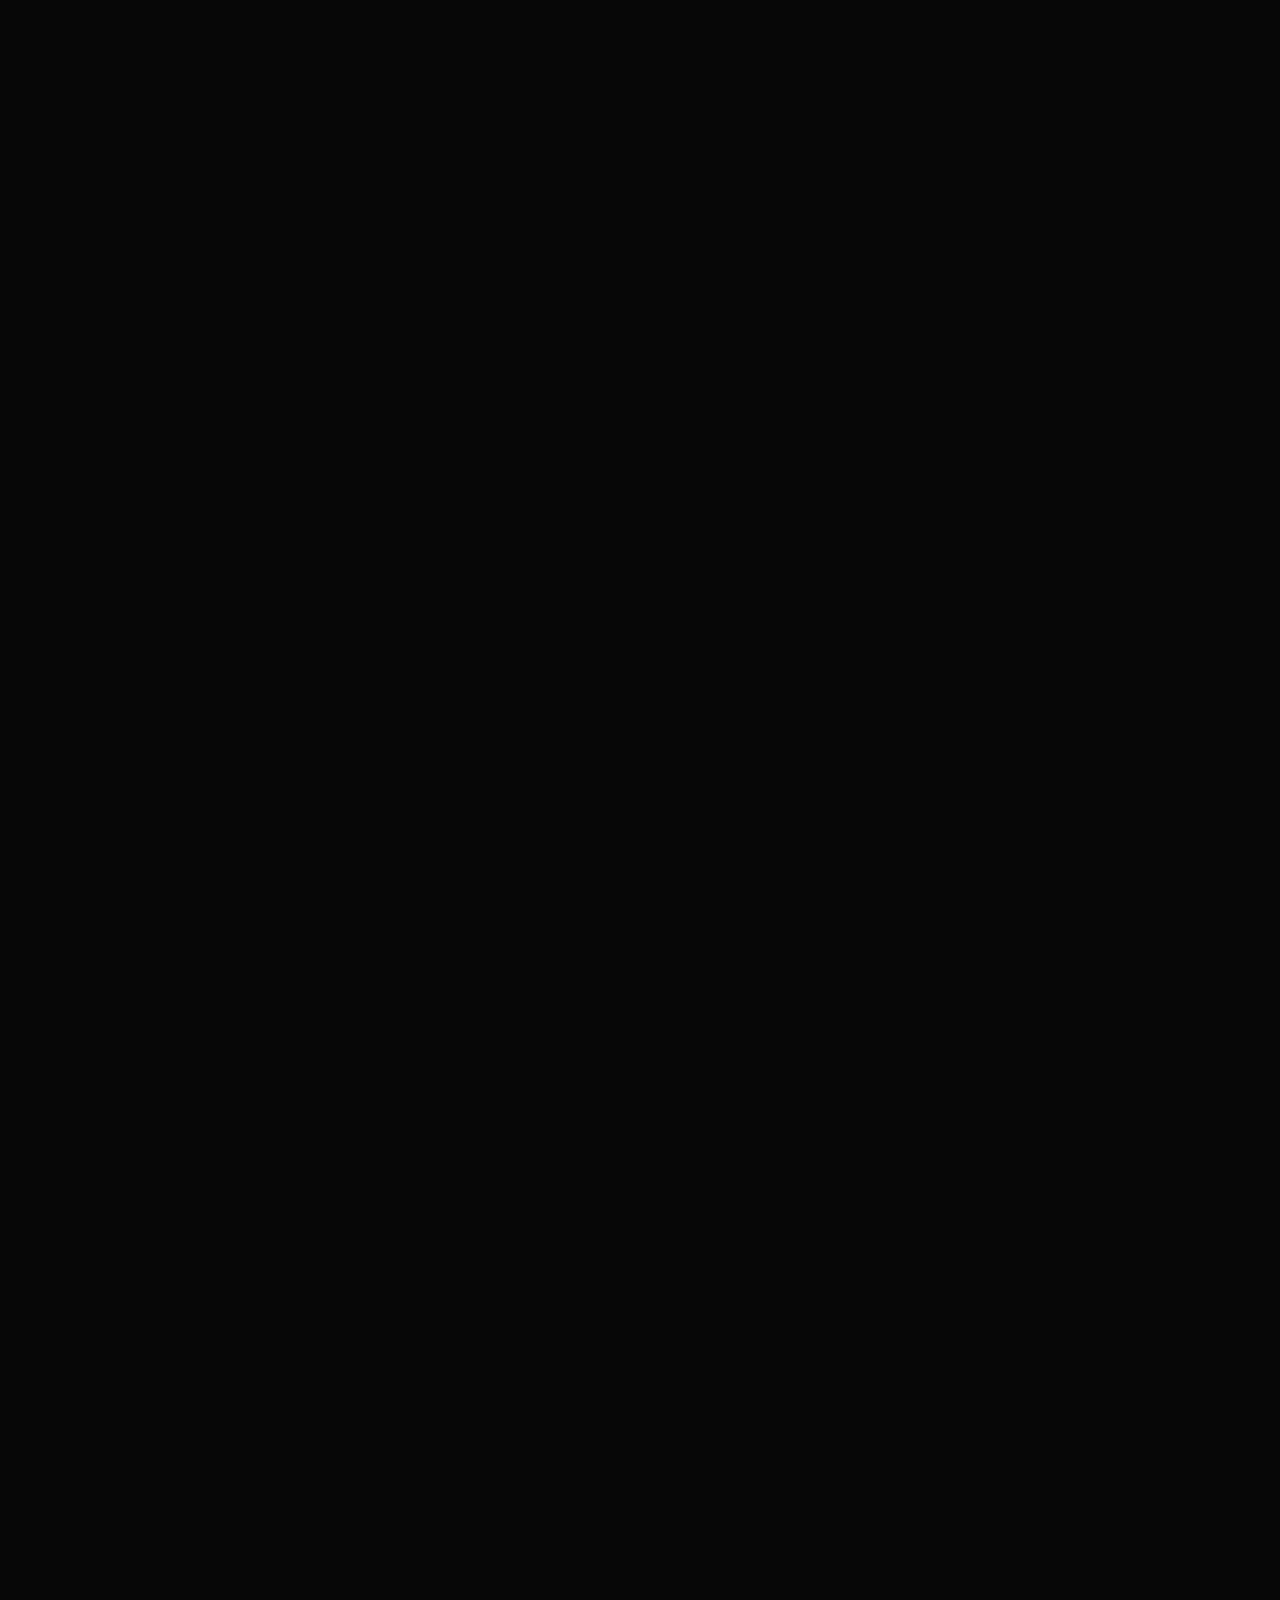
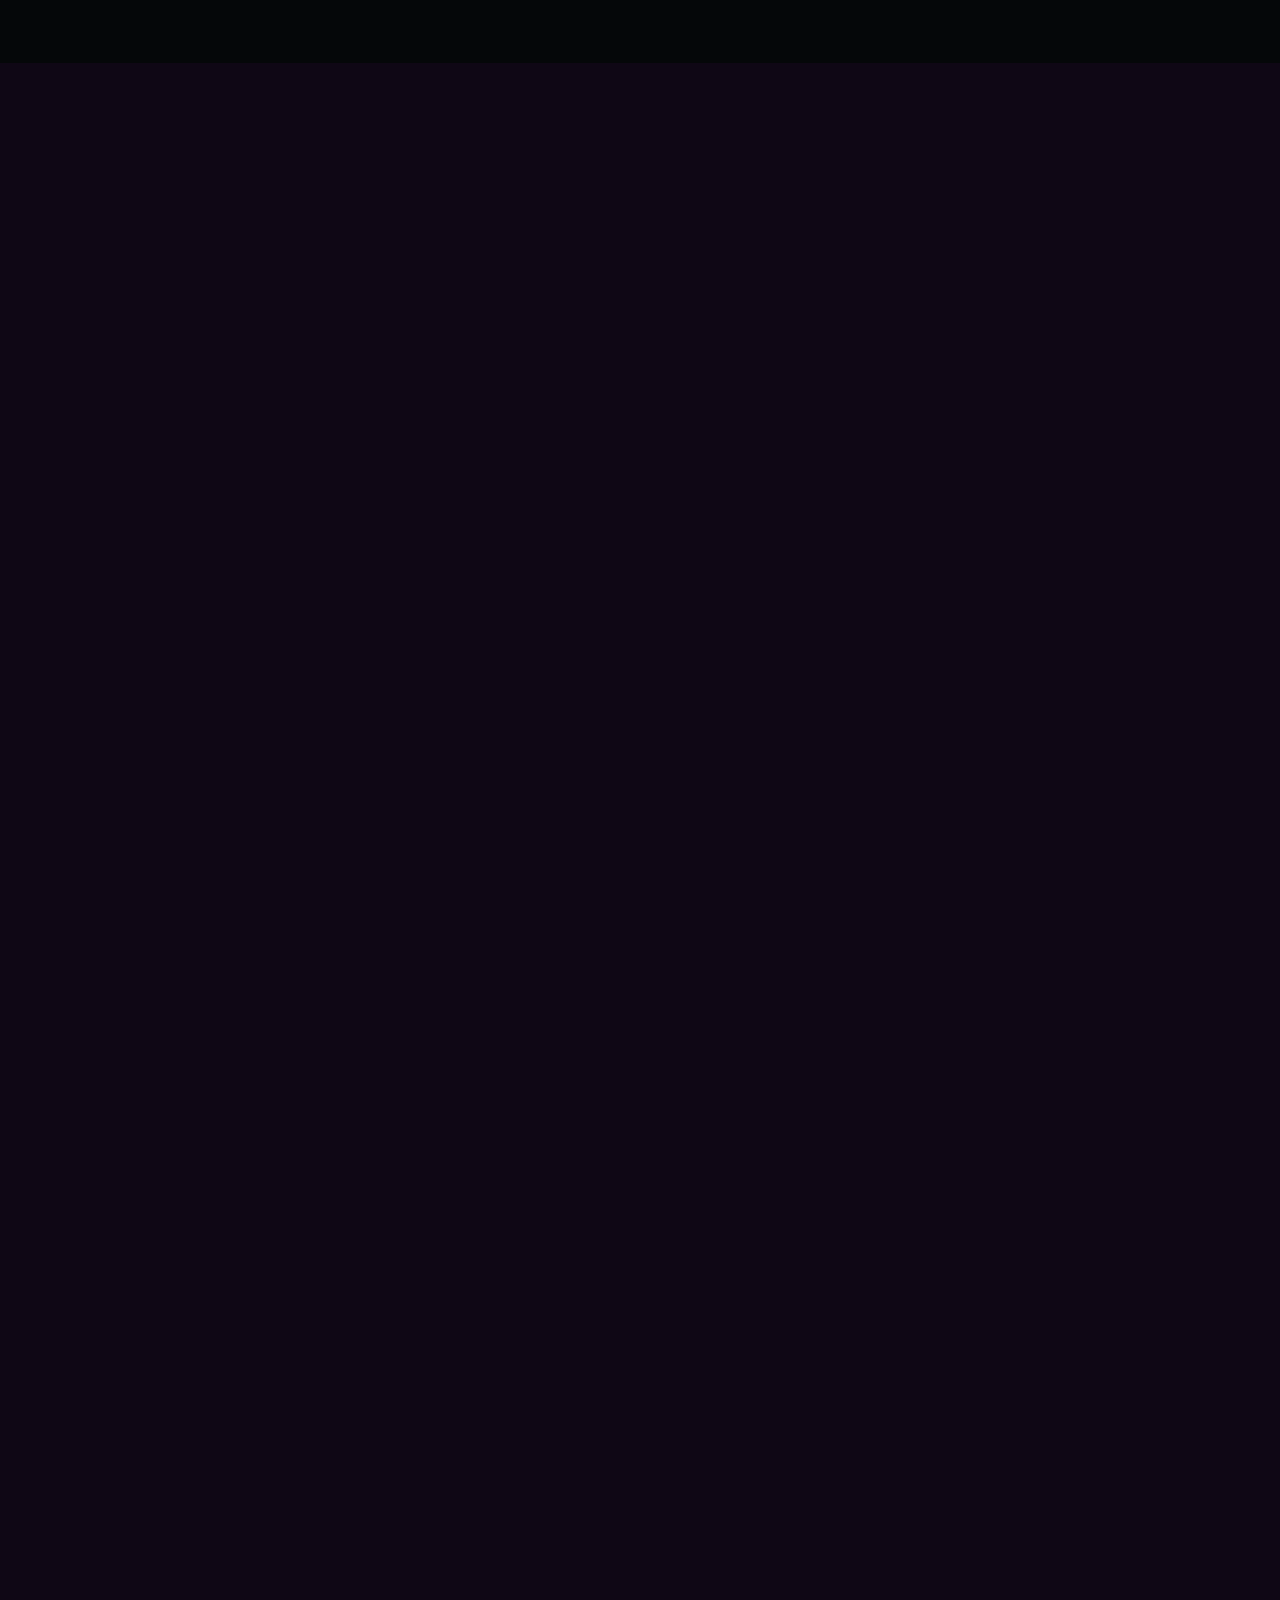
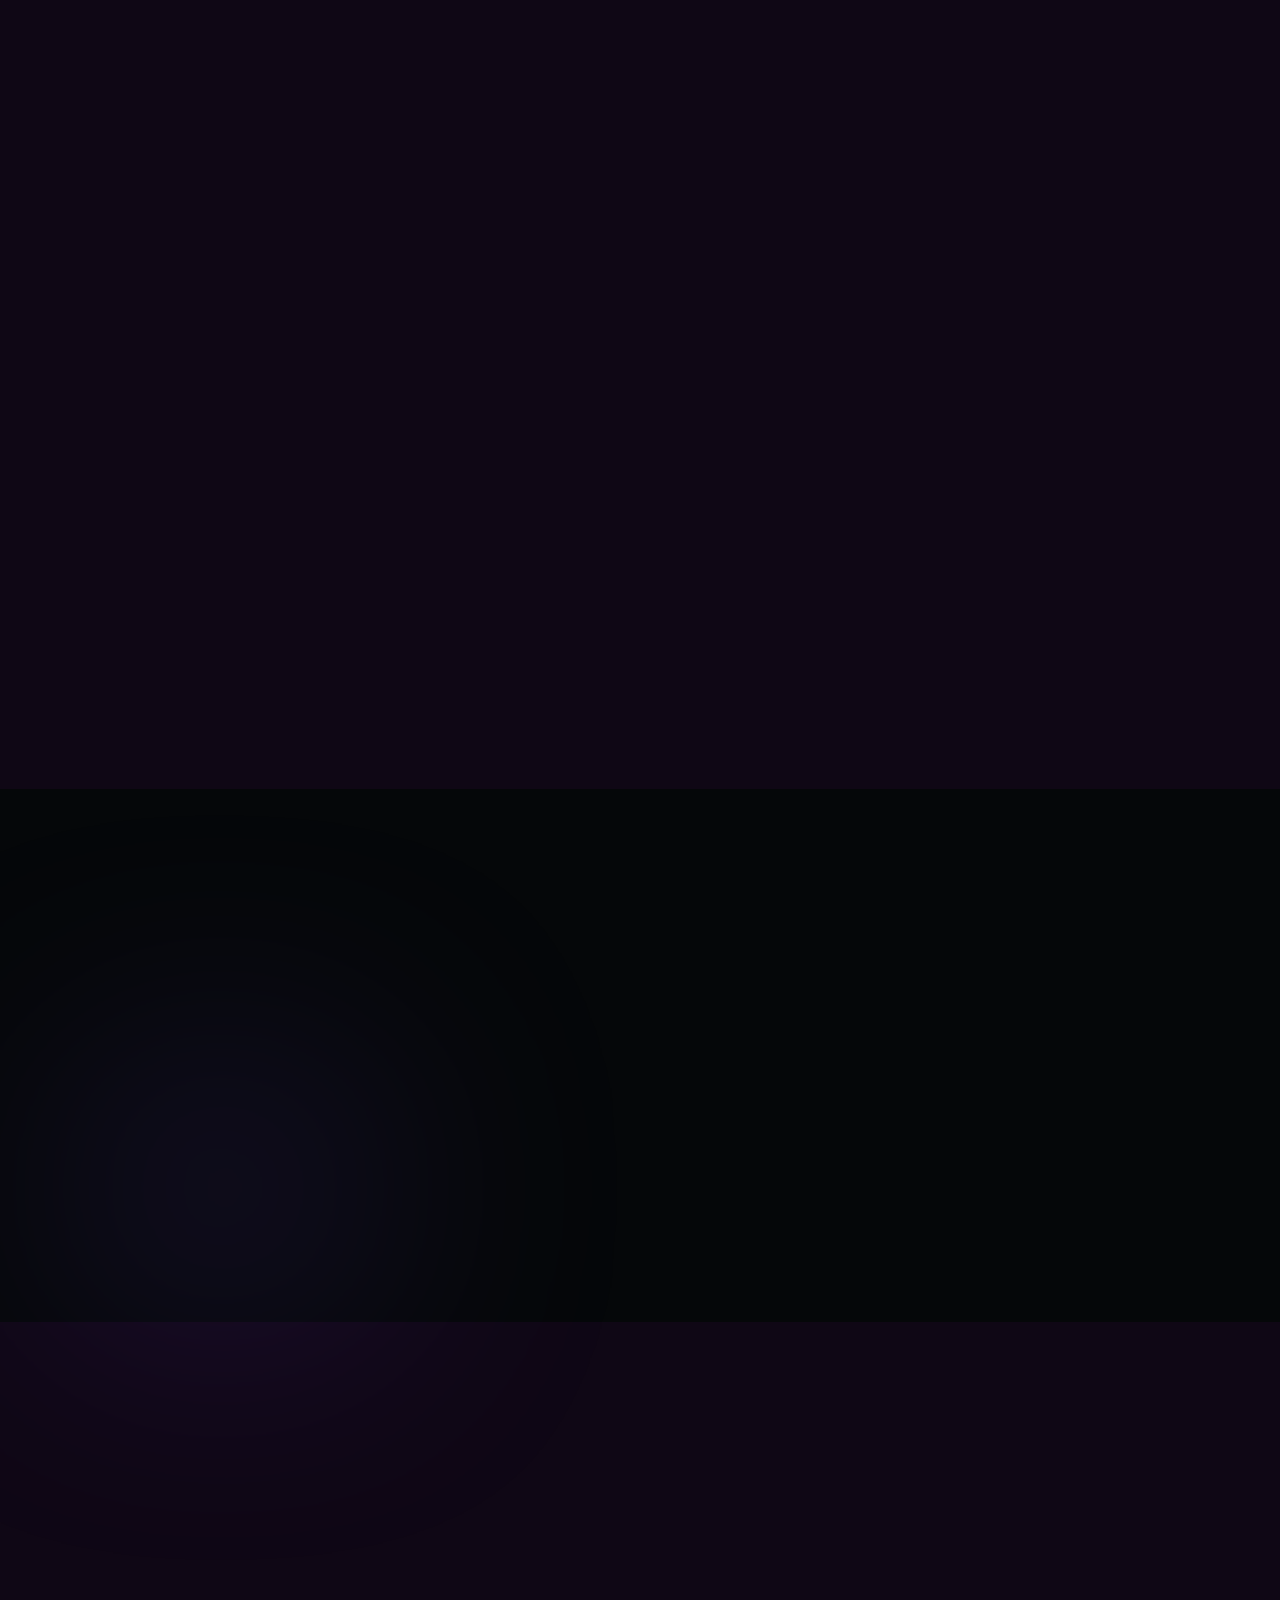
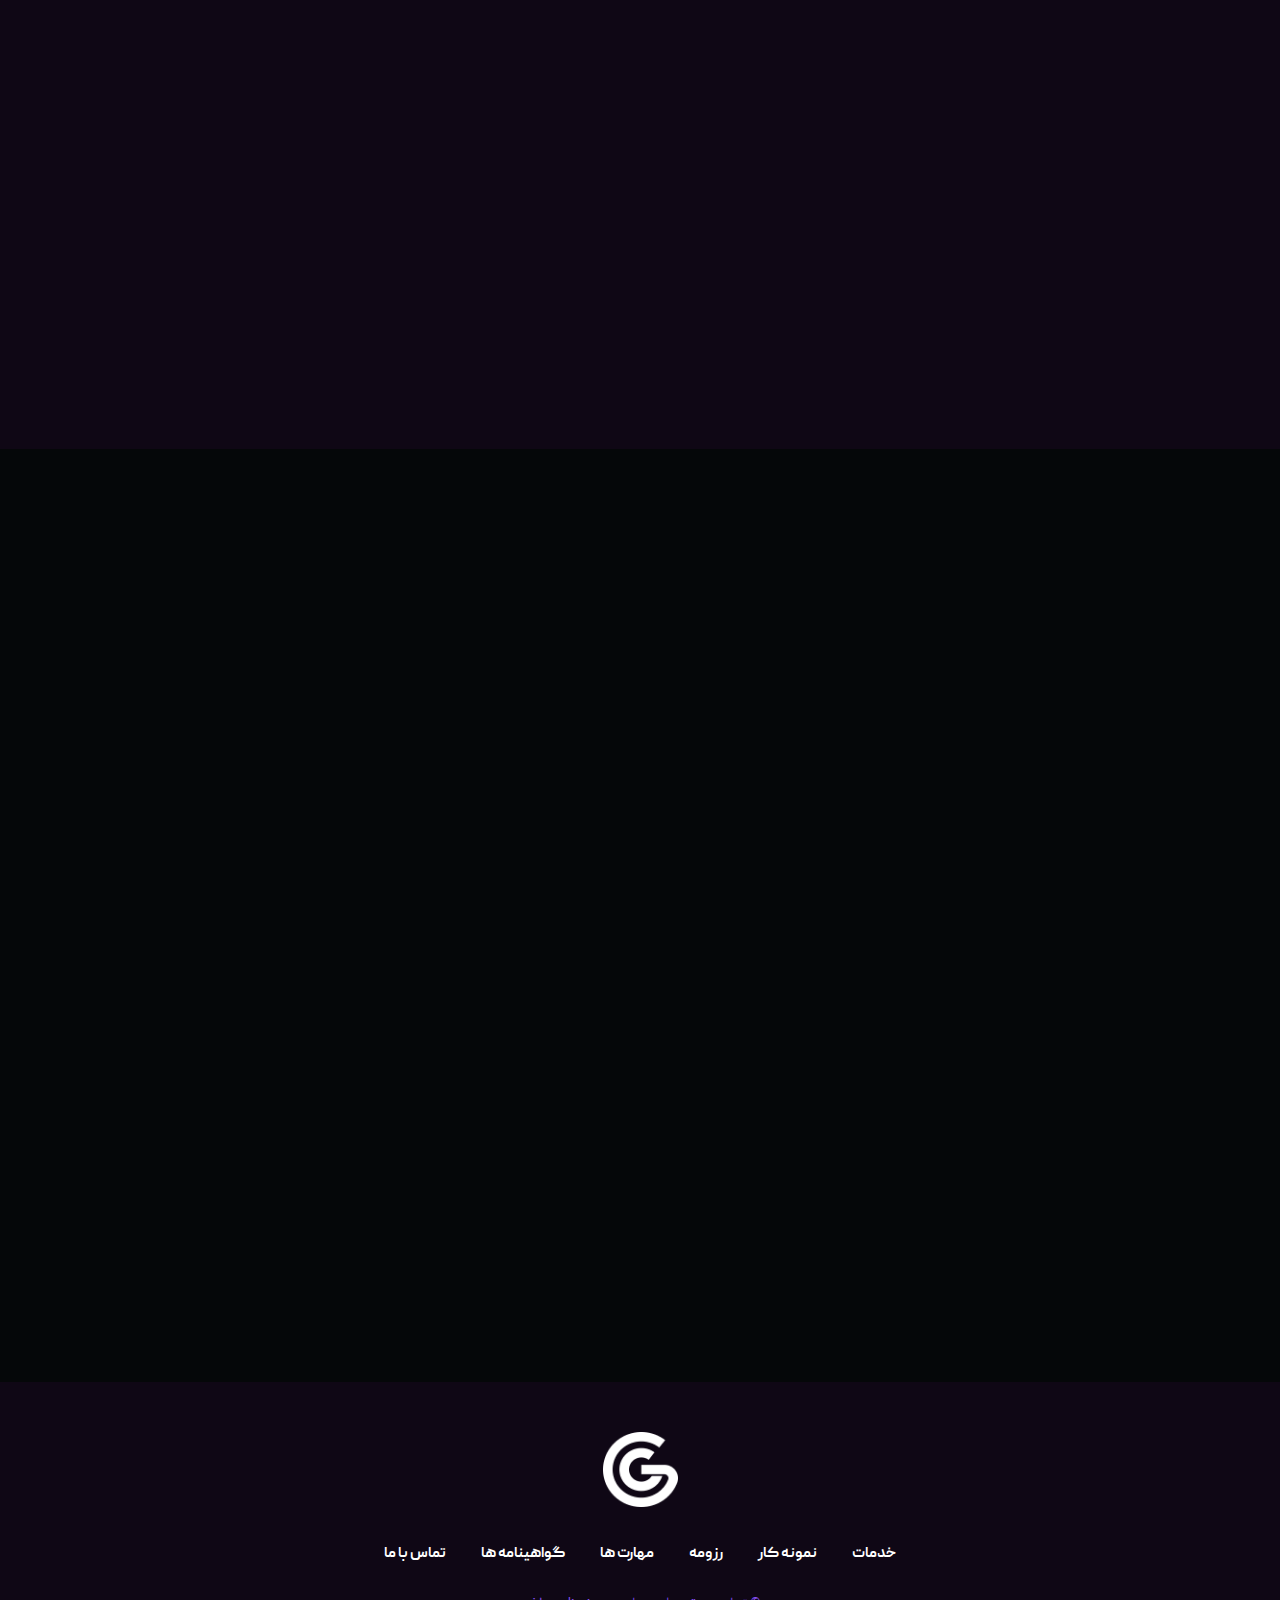
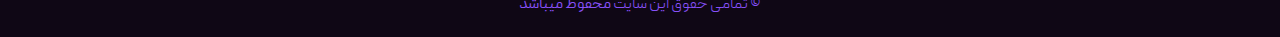
==== commit d8554c36: "edit some text in site" ====
--- a/index.html
+++ b/index.html
@@ -1197,9 +1197,9 @@
                                  </defs>
                               </svg>
                            </div>
-                           <p class="quote">تیلور یک طراح حرفه‌ای است که با ارائه خدمات  حرفه اش واقعاً به تجارت من کمک کرد ارزش به کسب و کار من بخشید</p>
-                           <h4 class="name">براندون فاراستر</h4>
-                           <span class="designation">توسعه دهنده ارشد نرم افزار، Cosmic Sport</span>
+                           <p class="quote">اقای سواری تو کار تیمی عالی هست و باعث شده همیشه پروژه ها طبق زمان بندی به تحویل مشتری برسونیم</p>
+                           <h4 class="name">محمد صادق جمال </h4>
+                           <span class="designation">برنامه نویس بک اند</span>
                         </div>
                         <div class="testimonial-item">
                            <div class="top-area d-flex flex-wrap d-none justify-content-between">
@@ -1230,9 +1230,9 @@
                                  </defs>
                               </svg>
                            </div>
-                           <p class="quote">تیلور یک طراح حرفه‌ای است که با ارائه خدمات  حرفه اش واقعاً به تجارت من کمک کرد ارزش به کسب و کار من بخشید</p>
-                           <h4 class="name">تام بایلی</h4>
-                           <span class="designation">متخصص SEO، Theme Junction</span>
+                           <p class="quote"> با پیگیری دقیقشون و به موقع رسوندن سایت به ما کمک بزرگی کردن</p>
+                           <h4 class="name">امیر یزدان فر </h4>
+                           <span class="designation"> مدیر آژانس دیجیتال مارکتینگ کاف</span>
                         </div>
                      </div>
                   </div>
@@ -1268,12 +1268,11 @@
                      <div class="blog-content">
                         <div class="blog-meta">
                            <ul class="ul-reset">
-                              <li><i class="fa-light fa-calendar-days"></i>تیرماه ، 1396
-                              </li>
+                              <li><i class="fa-light fa-calendar-days"></i> اذر ماه ، 1403</li>
                               <li><i class="fa-light fa-comments"></i> <a href="#">نظرات (0)</a></li>
                            </ul>
                         </div>
-                        <h3 class="blog-title"><a href="blog-details.html">10 طراح برتر رابط کاربری Ux</a></h3>
+                        <h3 class="blog-title"><a href="#">10 طراح برتر رابط کاربری Ux</a></h3>
                      </div>
                   </div>
                </div>
@@ -1288,11 +1287,11 @@
                      <div class="blog-content">
                         <div class="blog-meta">
                            <ul class="ul-reset">
-                              <li><i class="fa-light fa-calendar-days"></i> آبان ماه ، 1400</li>
+                              <li><i class="fa-light fa-calendar-days"></i> اذر ماه ، 1403</li>
                               <li><i class="fa-light fa-comments"></i> <a href="#">نظرات (0)</a></li>
                            </ul>
                         </div>
-                        <h3 class="blog-title"><a href="blog-details.html">راهنمای توسعه اپلیکیشن</a></h3>
+                        <h3 class="blog-title"><a href="#">راهنمای توسعه اپلیکیشن</a></h3>
                      </div>
                   </div>
                </div>
@@ -1307,11 +1306,11 @@
                      <div class="blog-content">
                         <div class="blog-meta">
                            <ul class="ul-reset">
-                              <li><i class="fa-light fa-calendar-days"></i> فروردین ماه ، 1392</li>
+                              <li><i class="fa-light fa-calendar-days"></i> اذر ماه ، 1403</li>
                               <li><i class="fa-light fa-comments"></i> <a href="#">نظرات (0)</a></li>
                            </ul>
                         </div>
-                        <h3 class="blog-title"><a href="blog-details.html">آموزش طراحی گرافیک رایگان</a></h3>
+                        <h3 class="blog-title"><a href="#">آموزش طراحی گرافیک رایگان</a></h3>
                      </div>
                   </div>
                </div>
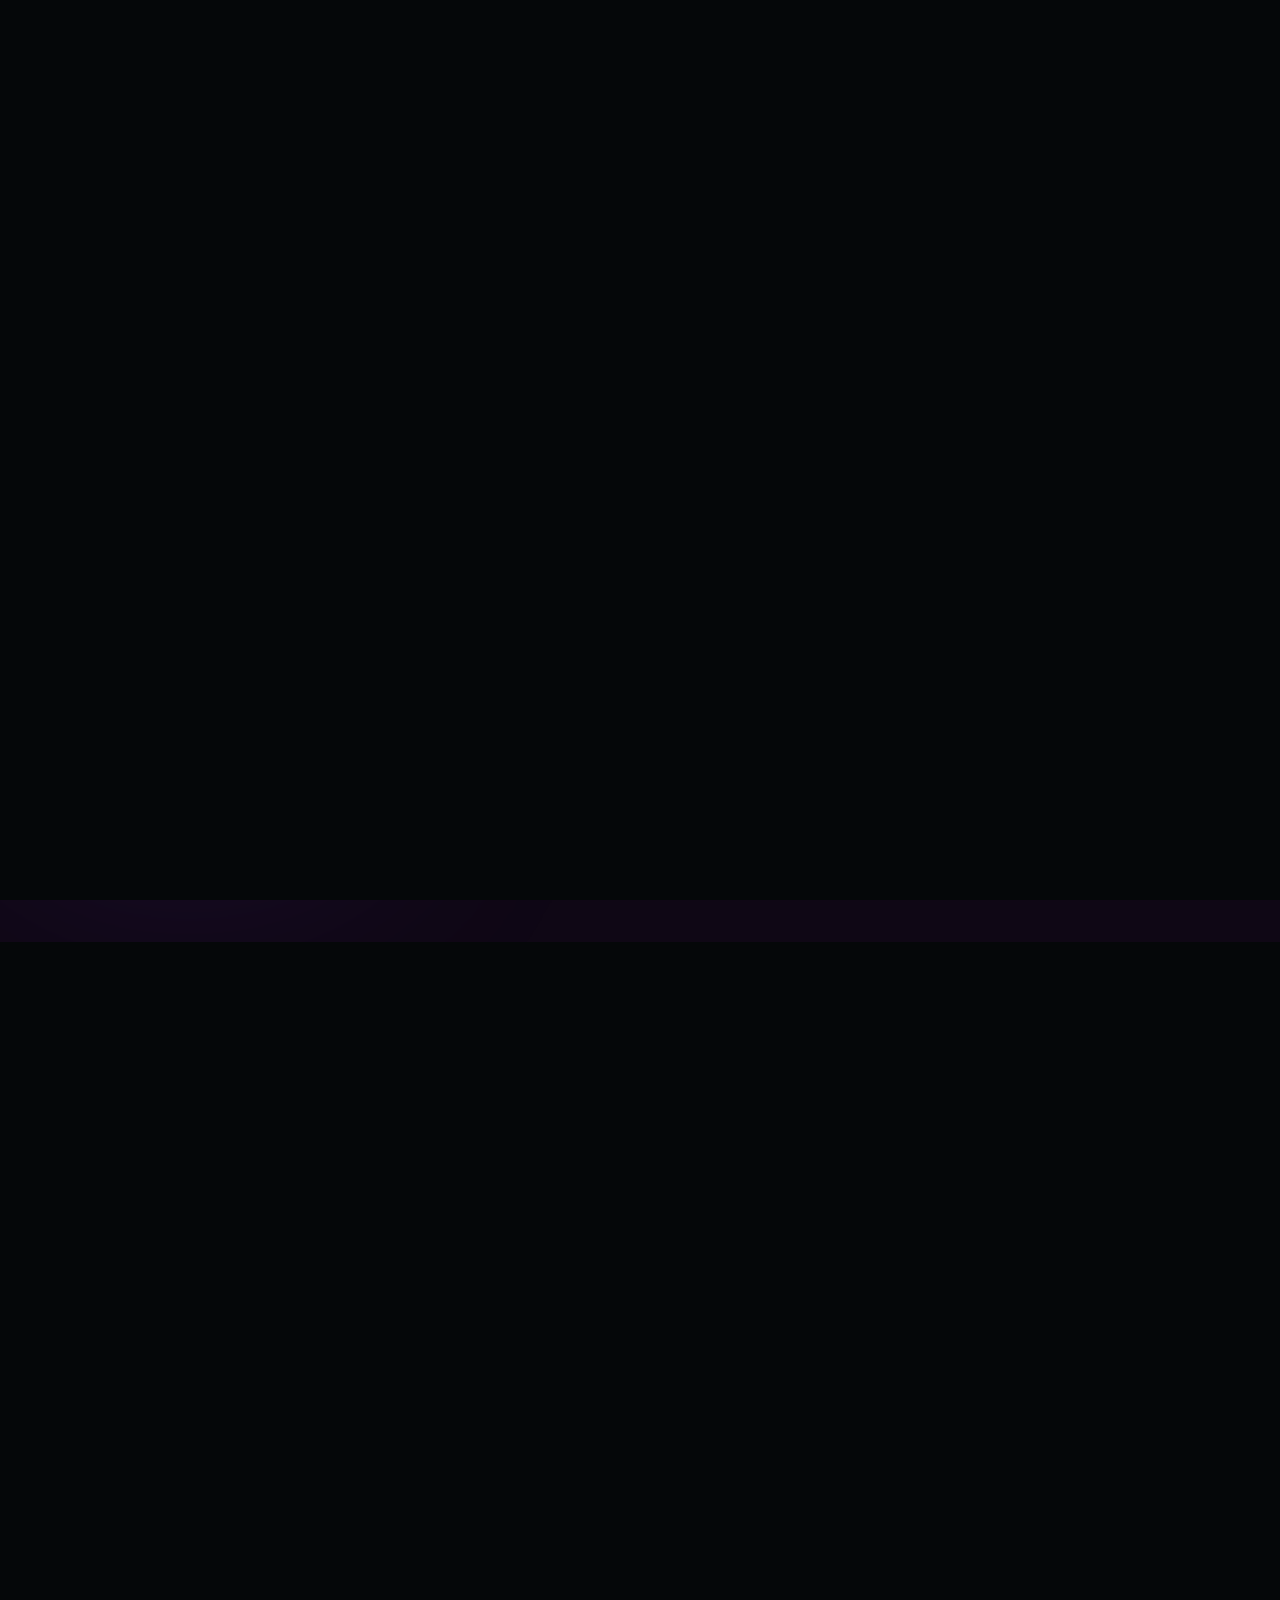
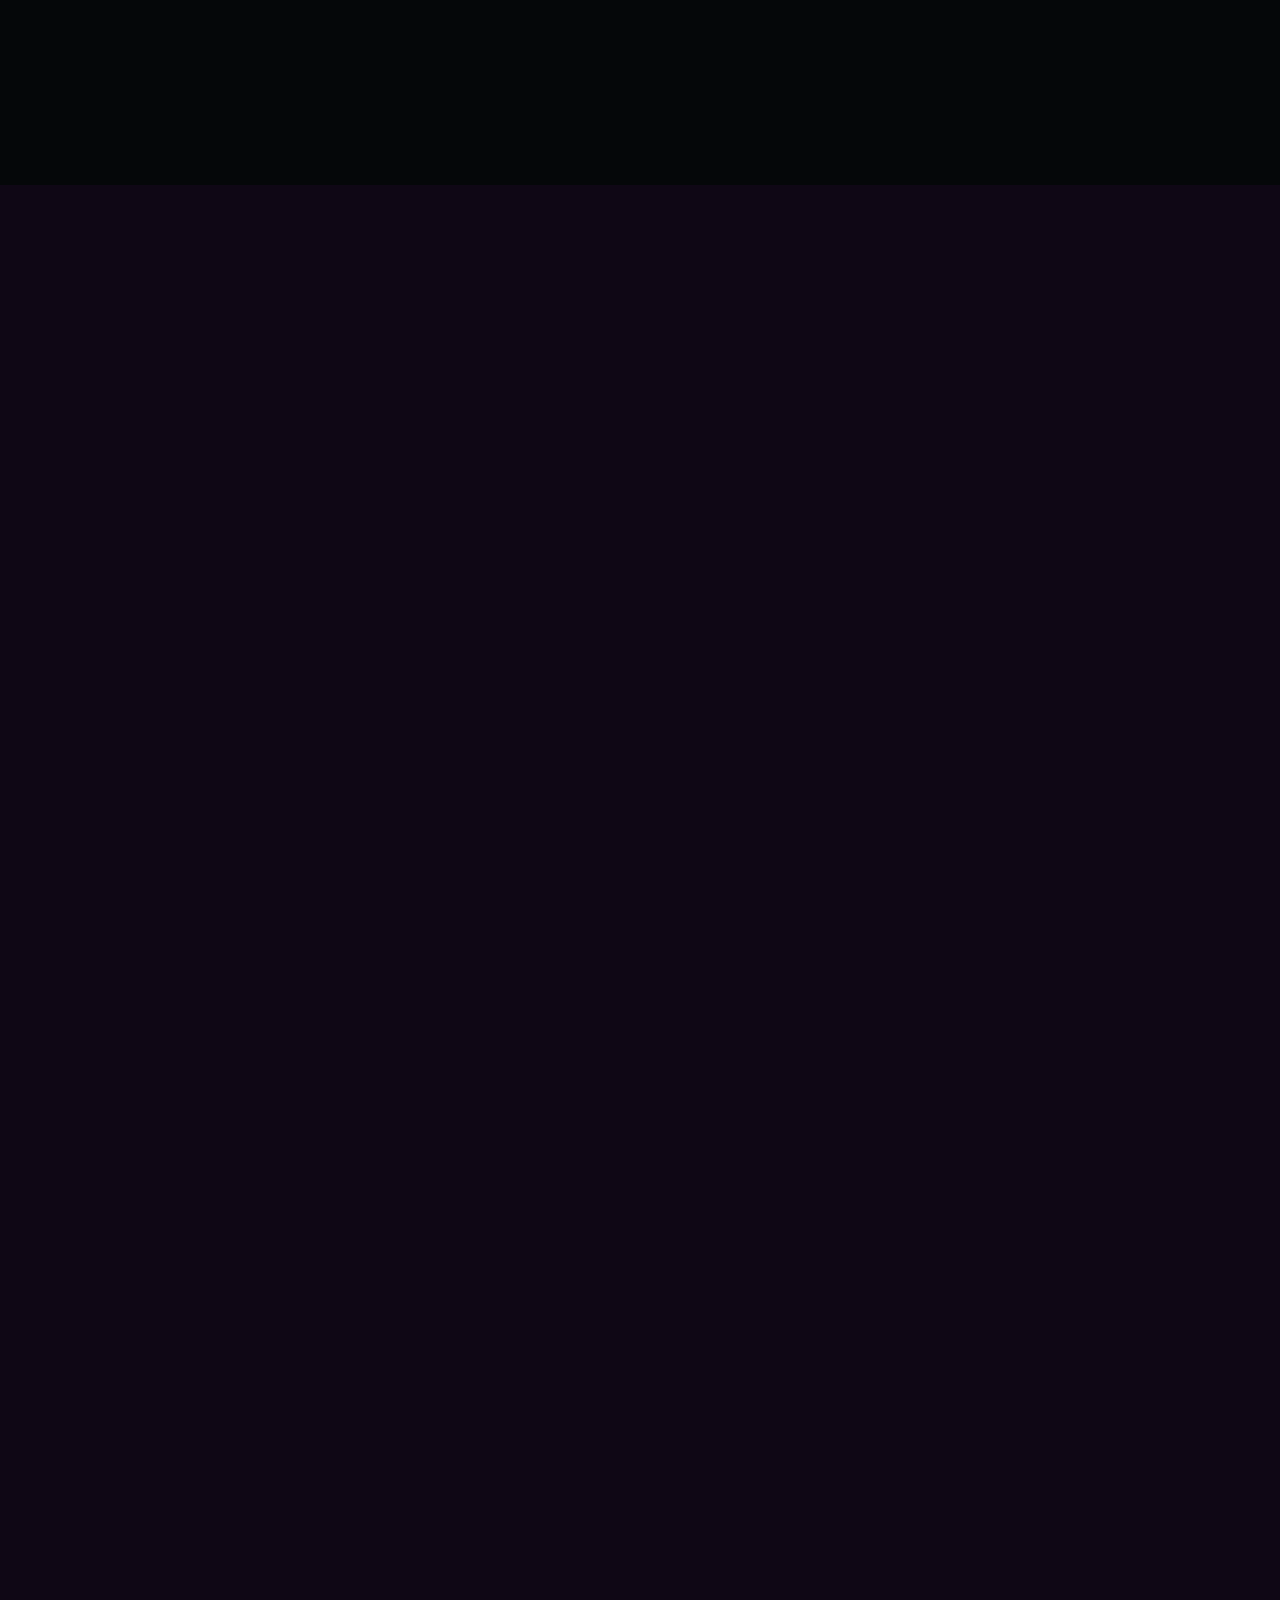
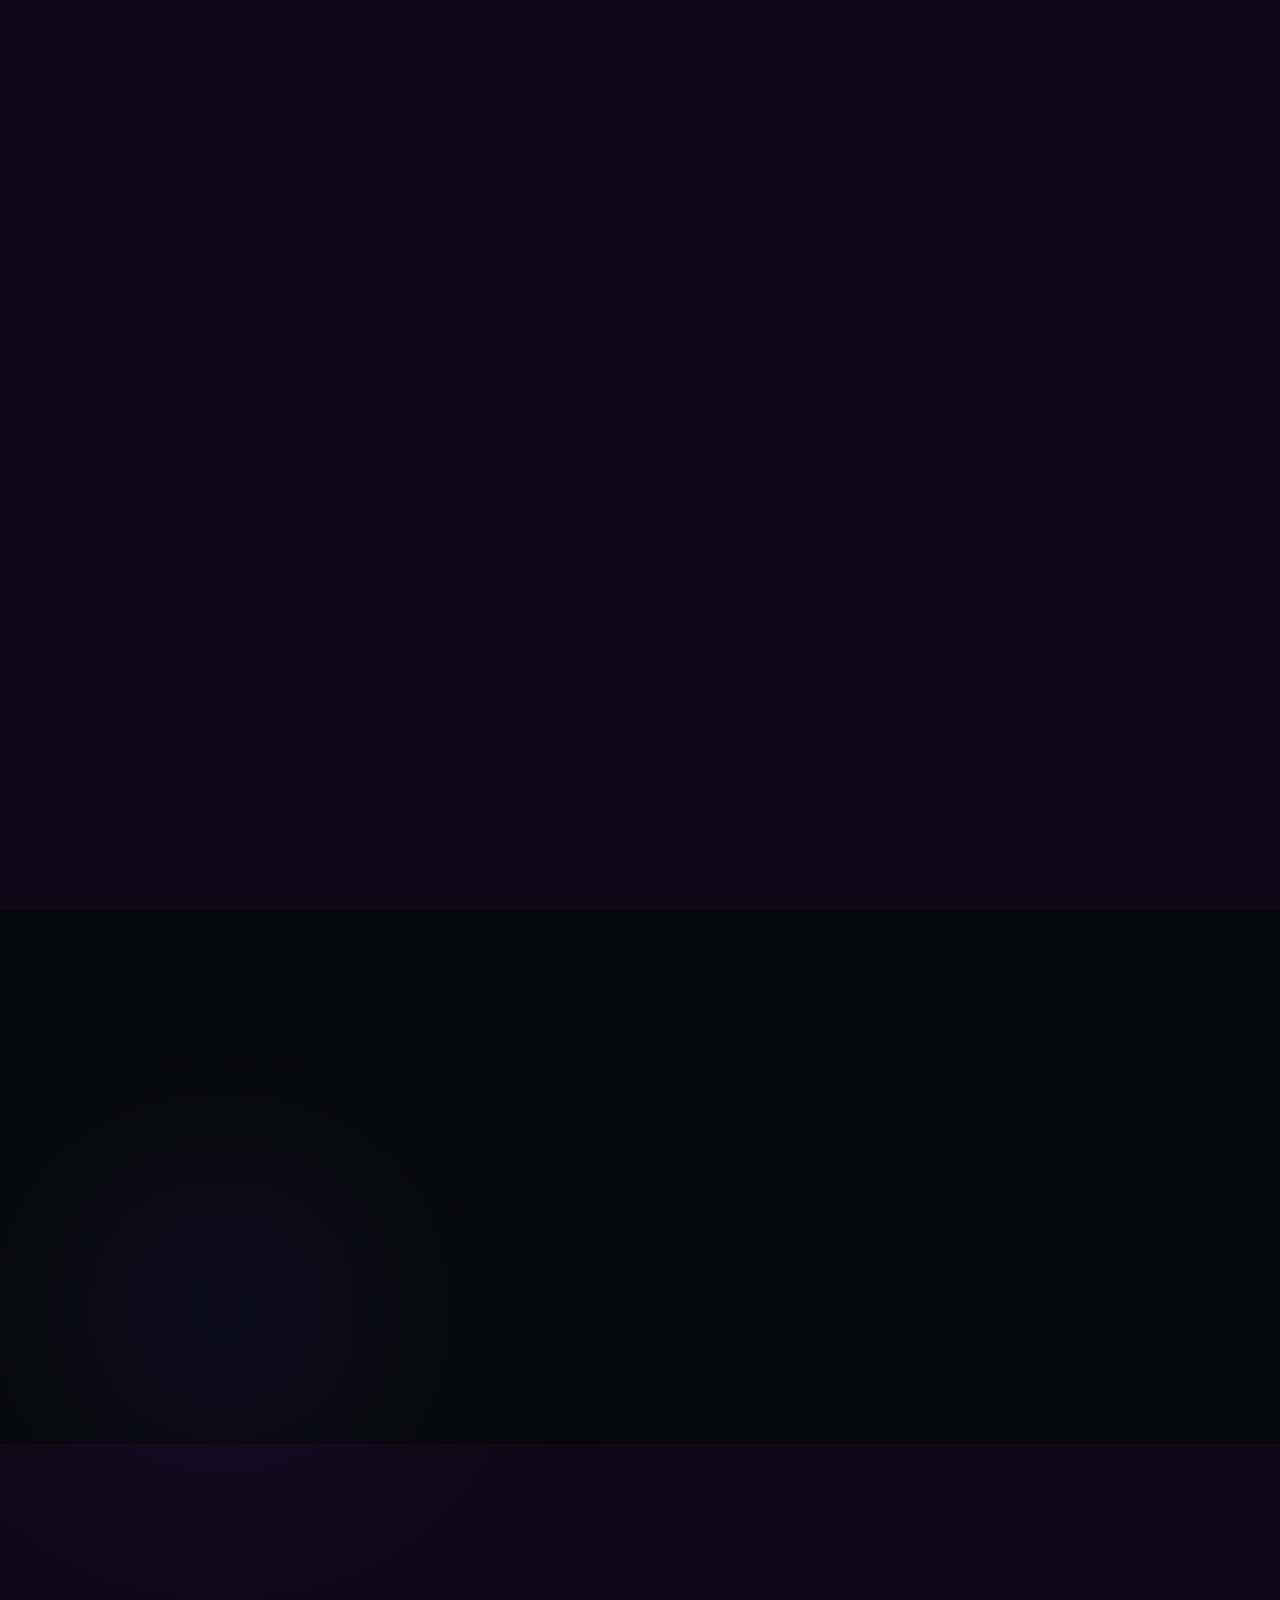
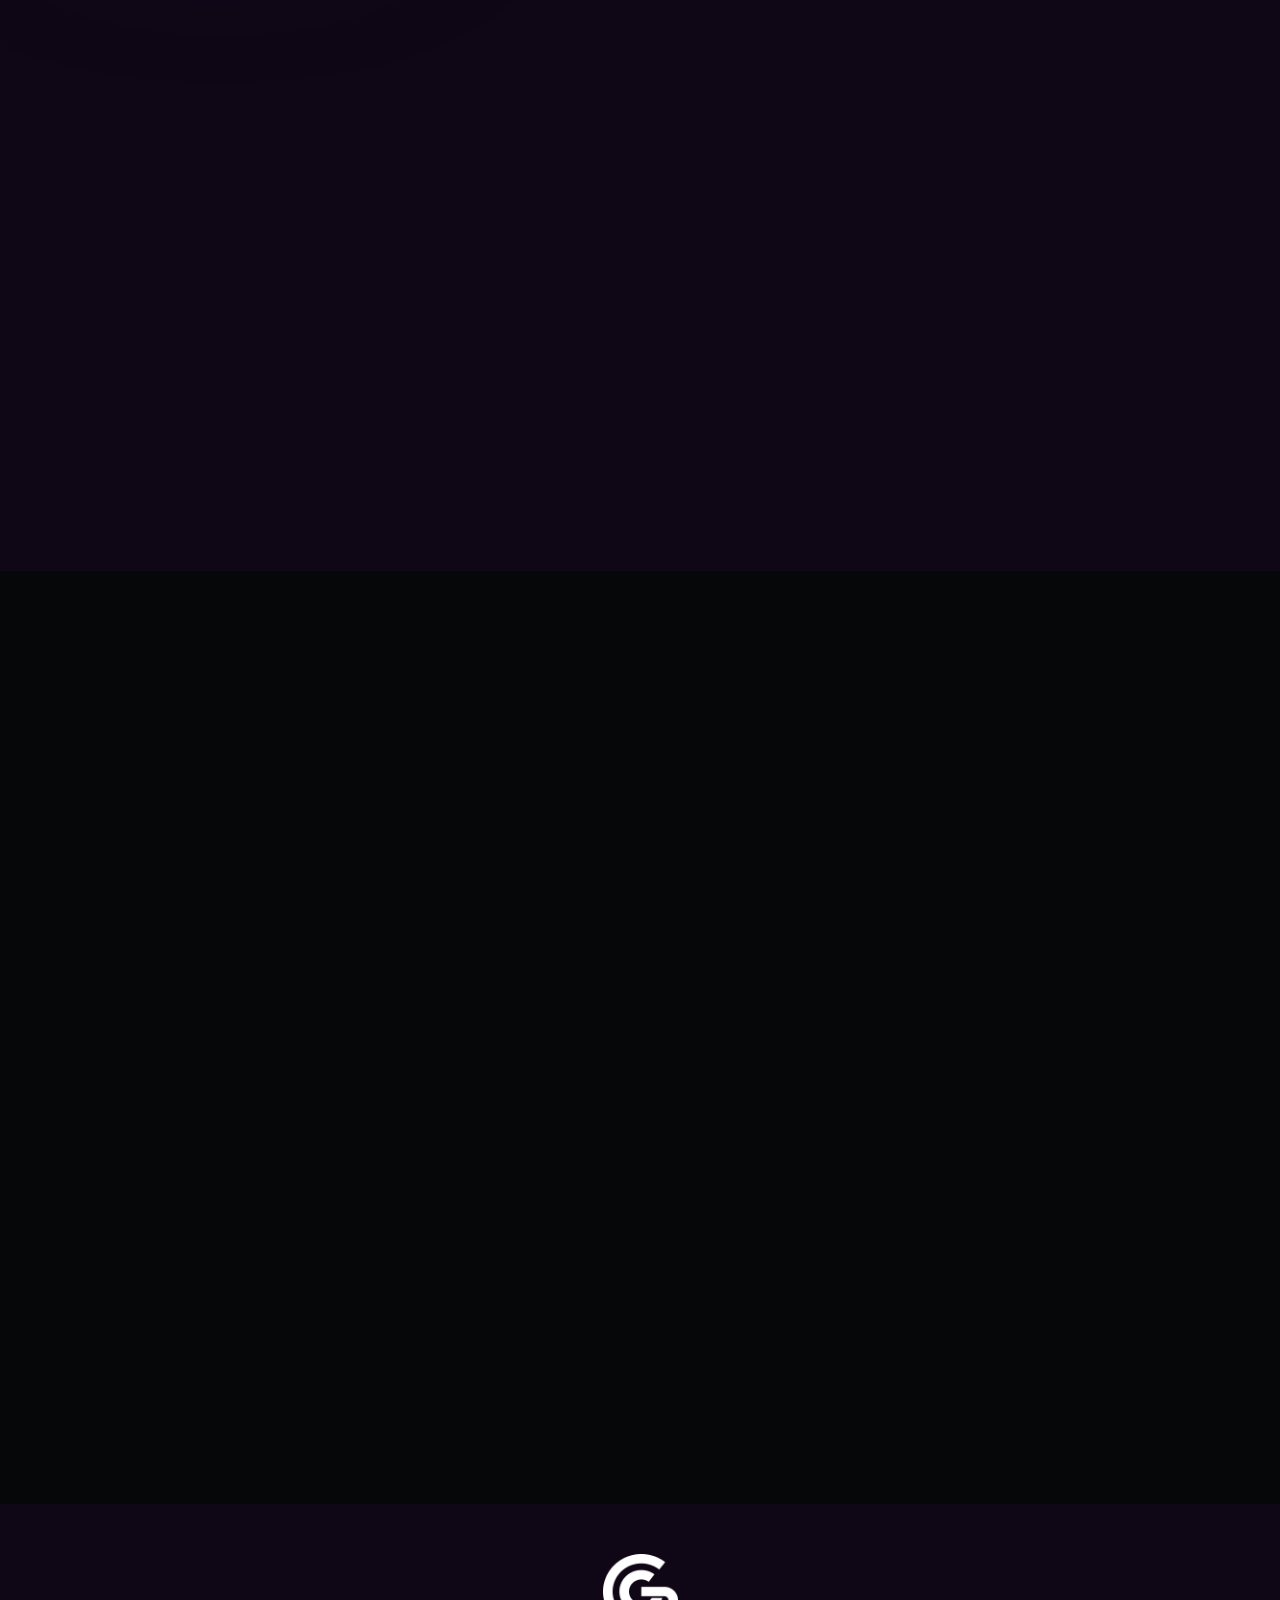
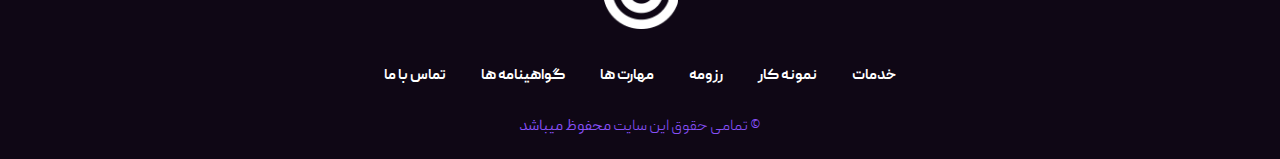
==== commit 7126300e: "resize img file" ====
--- a/index.html
+++ b/index.html
@@ -173,7 +173,7 @@
                      </h1>
 
                      <div class="hero-image-box d-md-none text-center">
-                        <img style="width: 437px;" src="assets/img/hero/profile.PNG" alt="">
+                        <img style="width: 437px;" src="assets/img/hero/me.jpg" alt="">
                      </div>
 
                      <p class="lead">
@@ -199,7 +199,7 @@
                </div>
                <div class="col-md-6 d-none d-md-block">
                   <div class="hero-image-box text-center">
-                     <img style="width: 437px;" src="assets/img/hero/profile.PNG" alt="">
+                     <img style="width: 437px;" src="assets/img/hero/me.jpg" alt="">
                   </div>
                </div>
             </div>
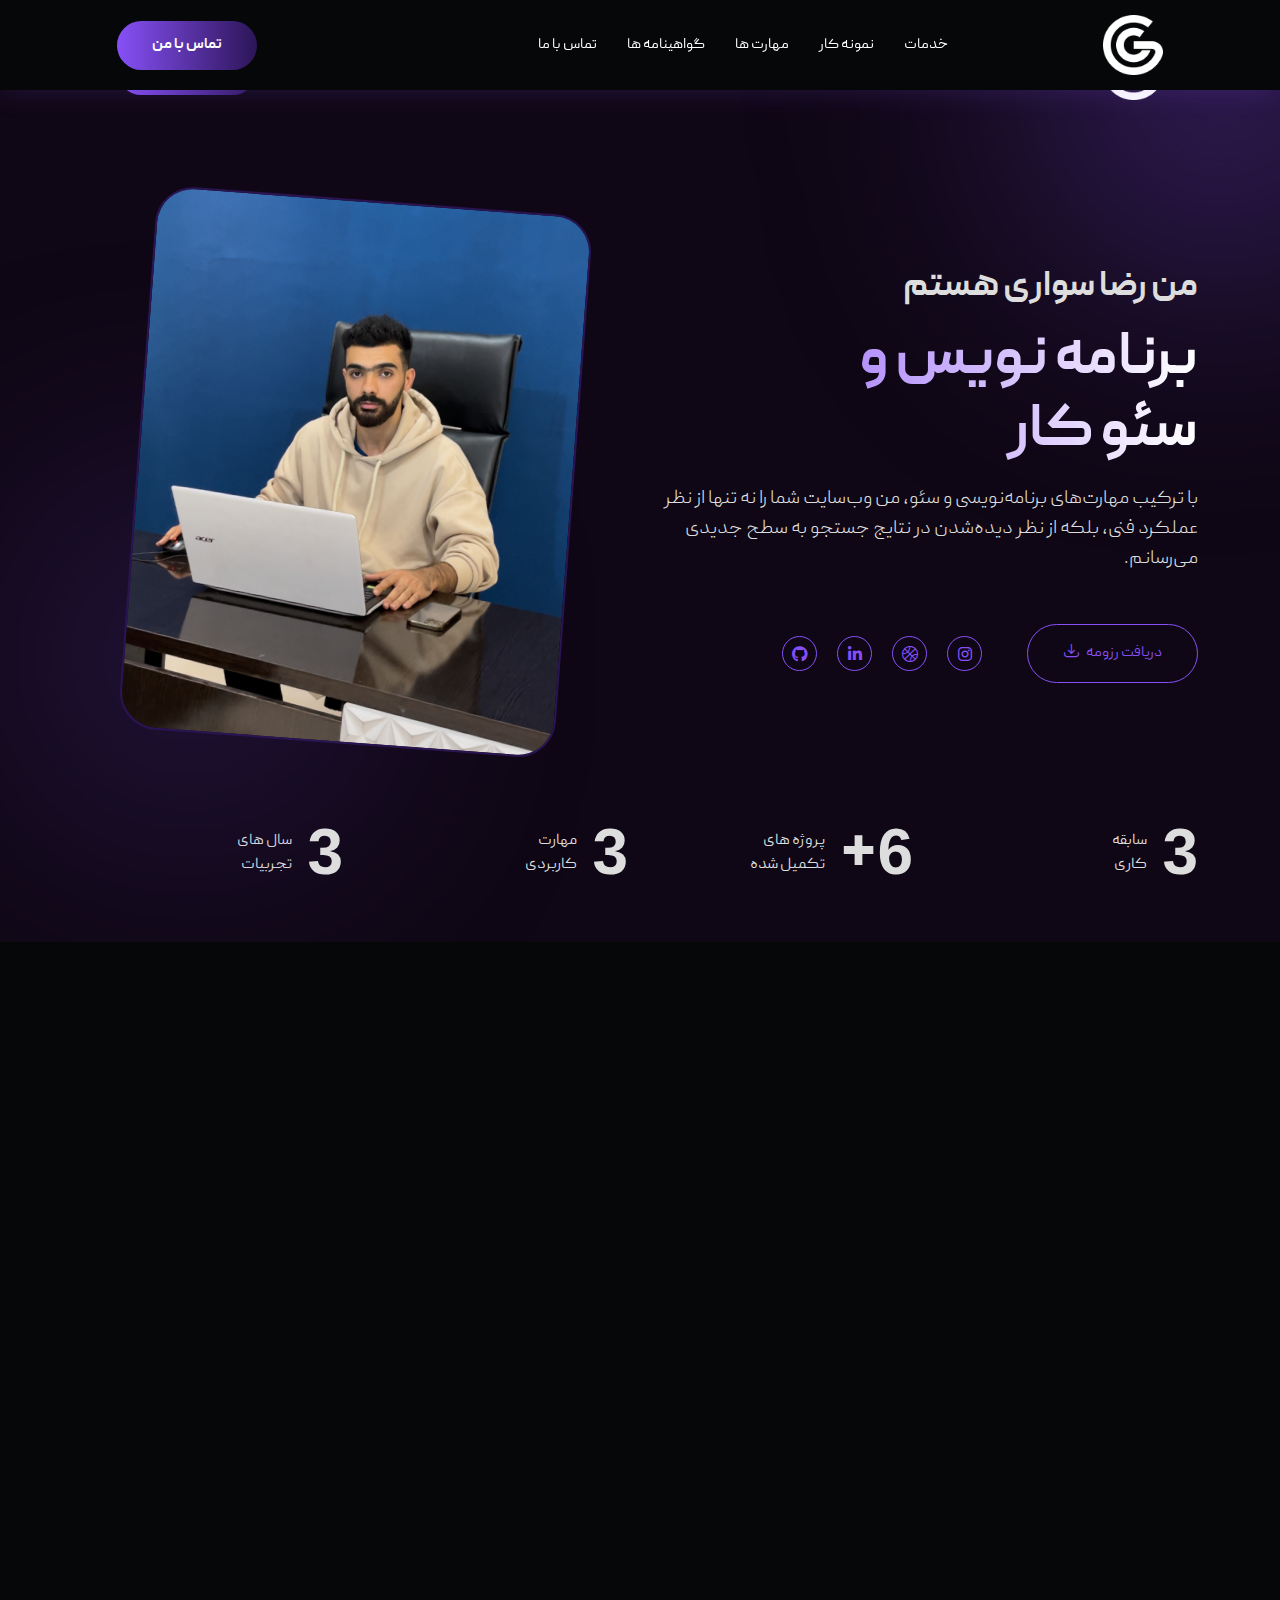
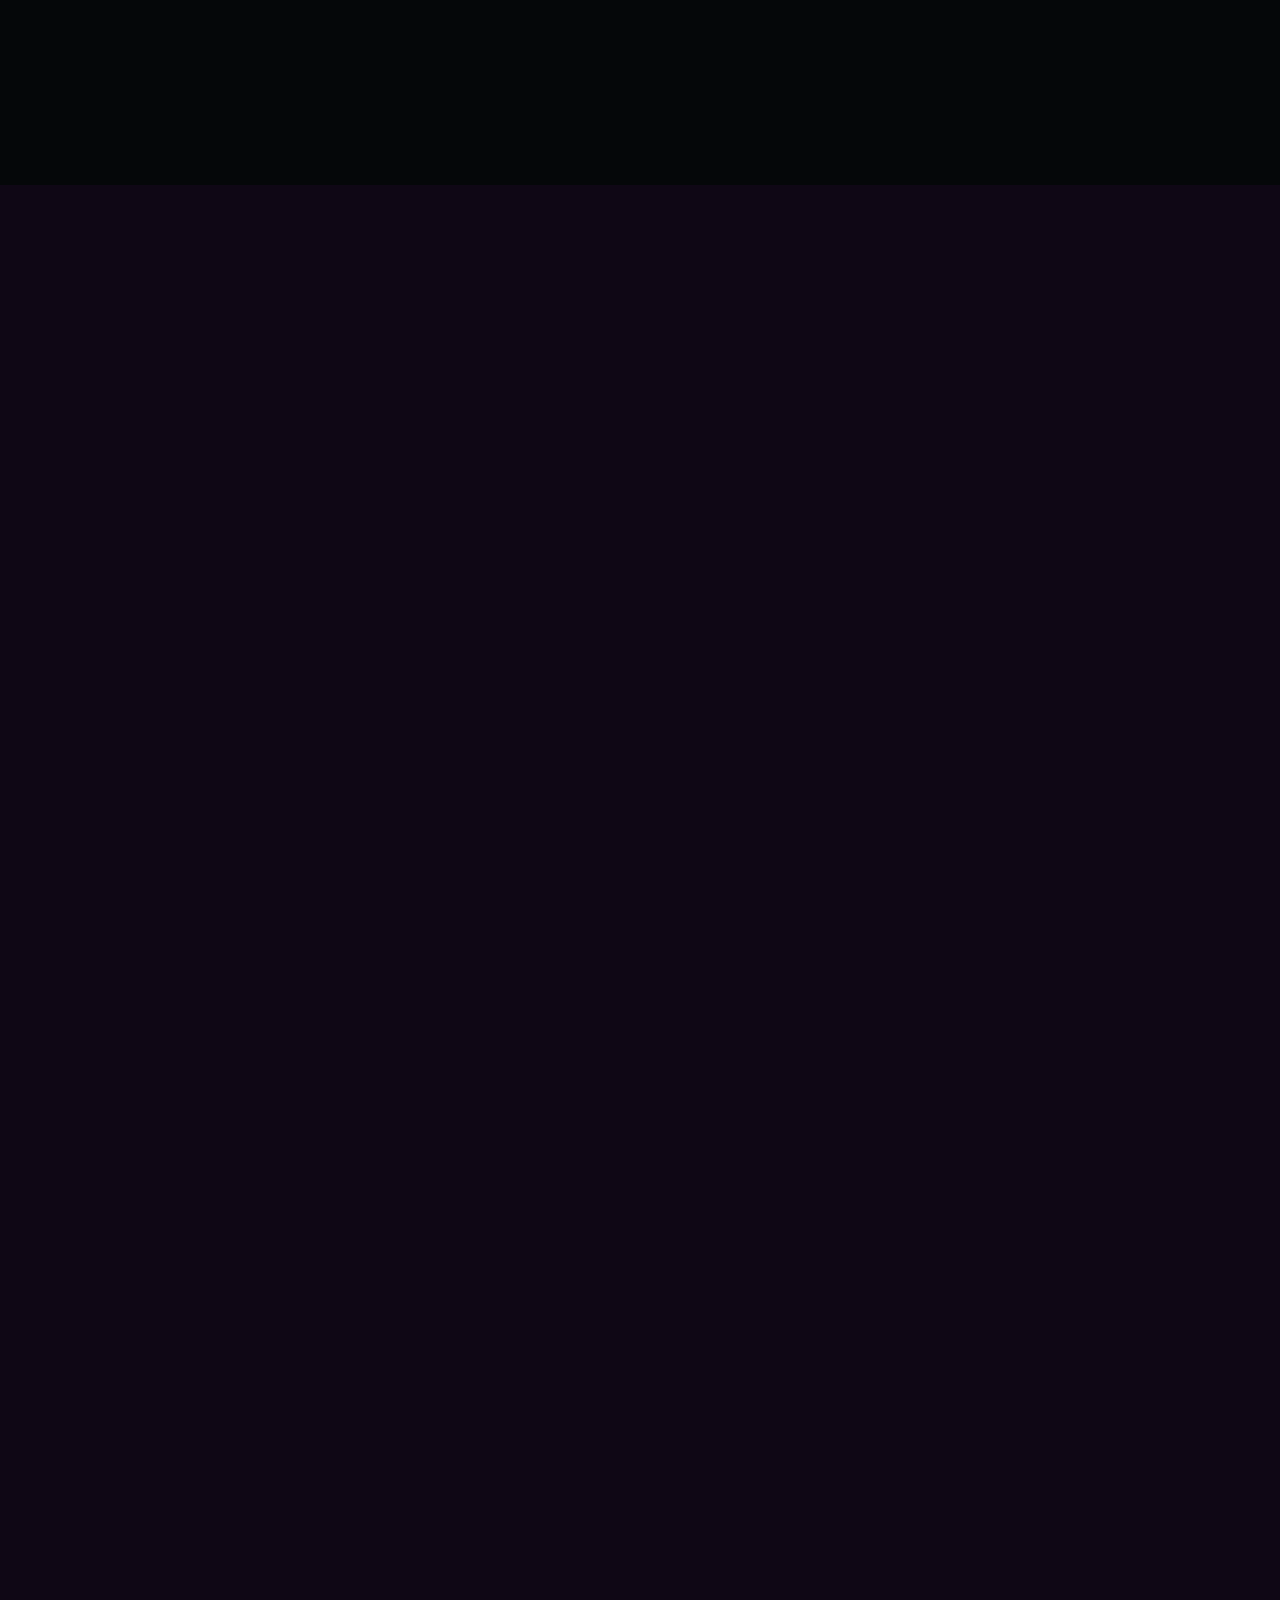
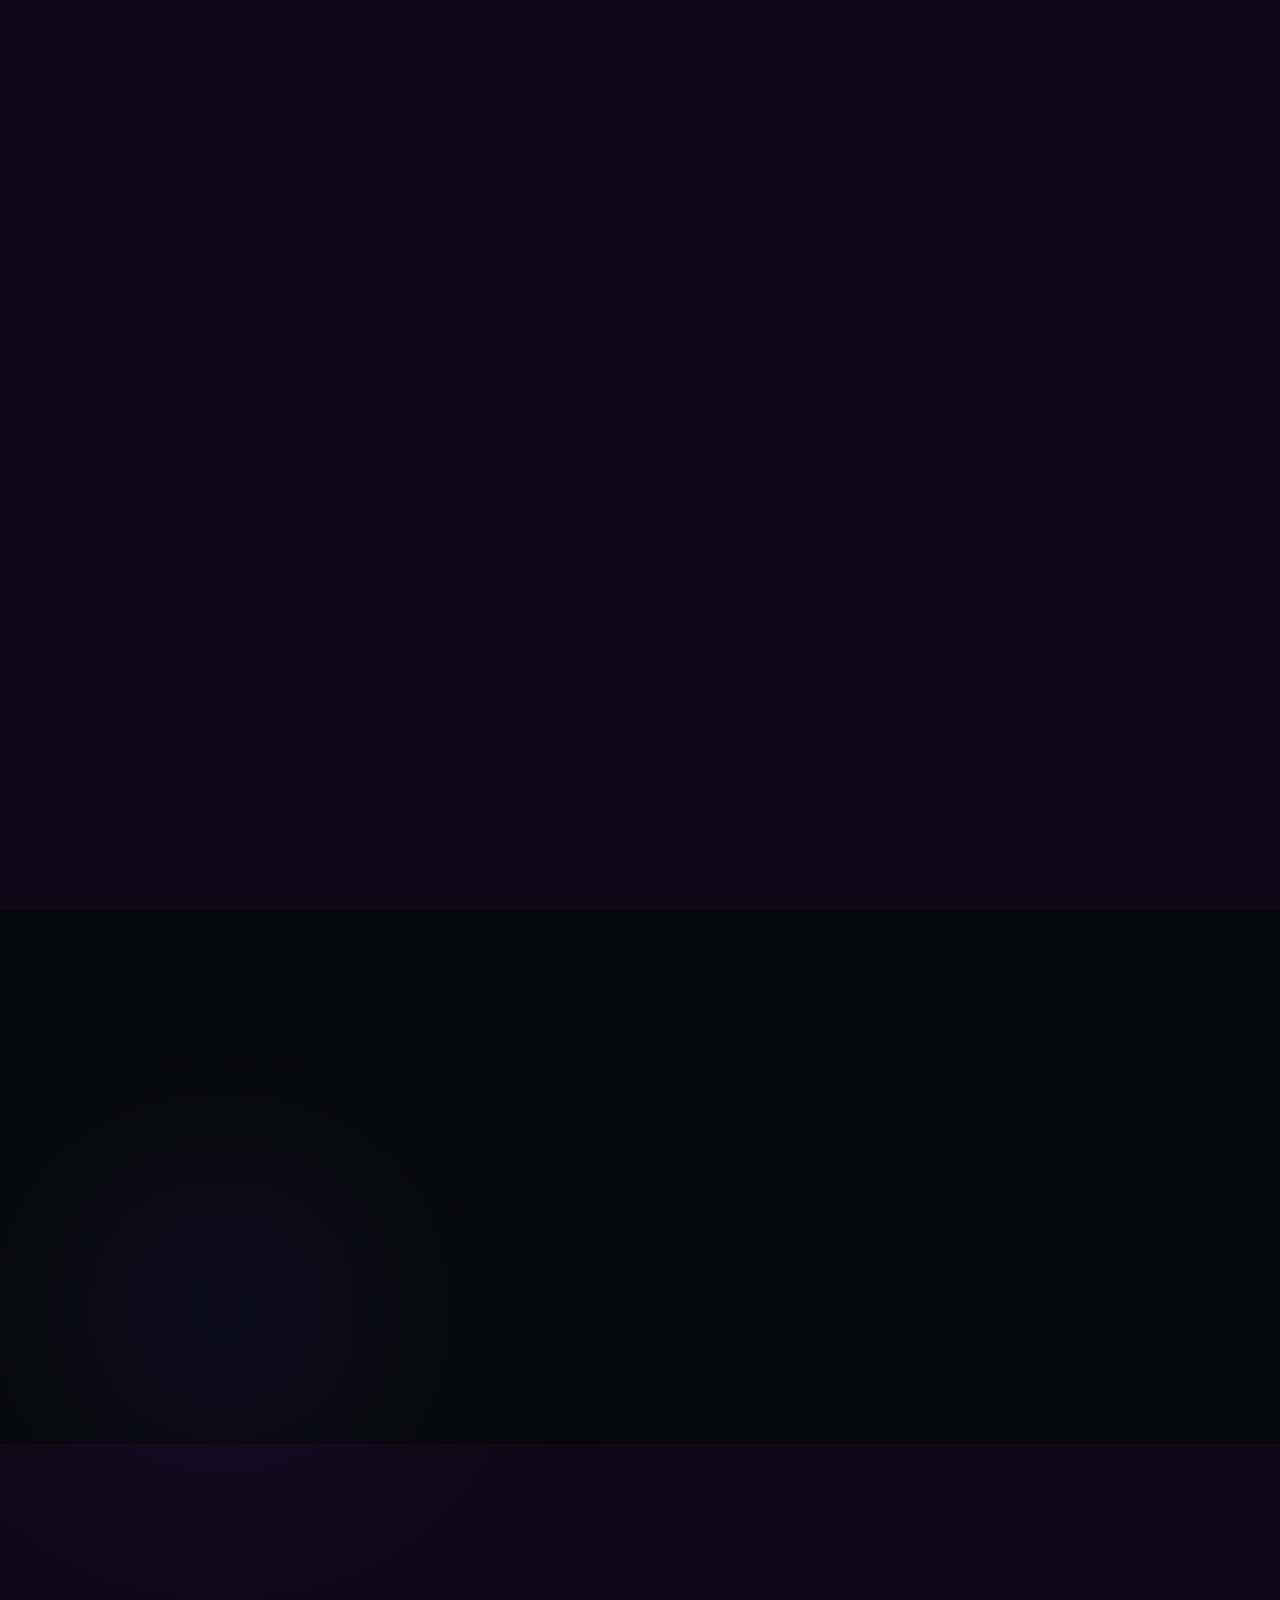
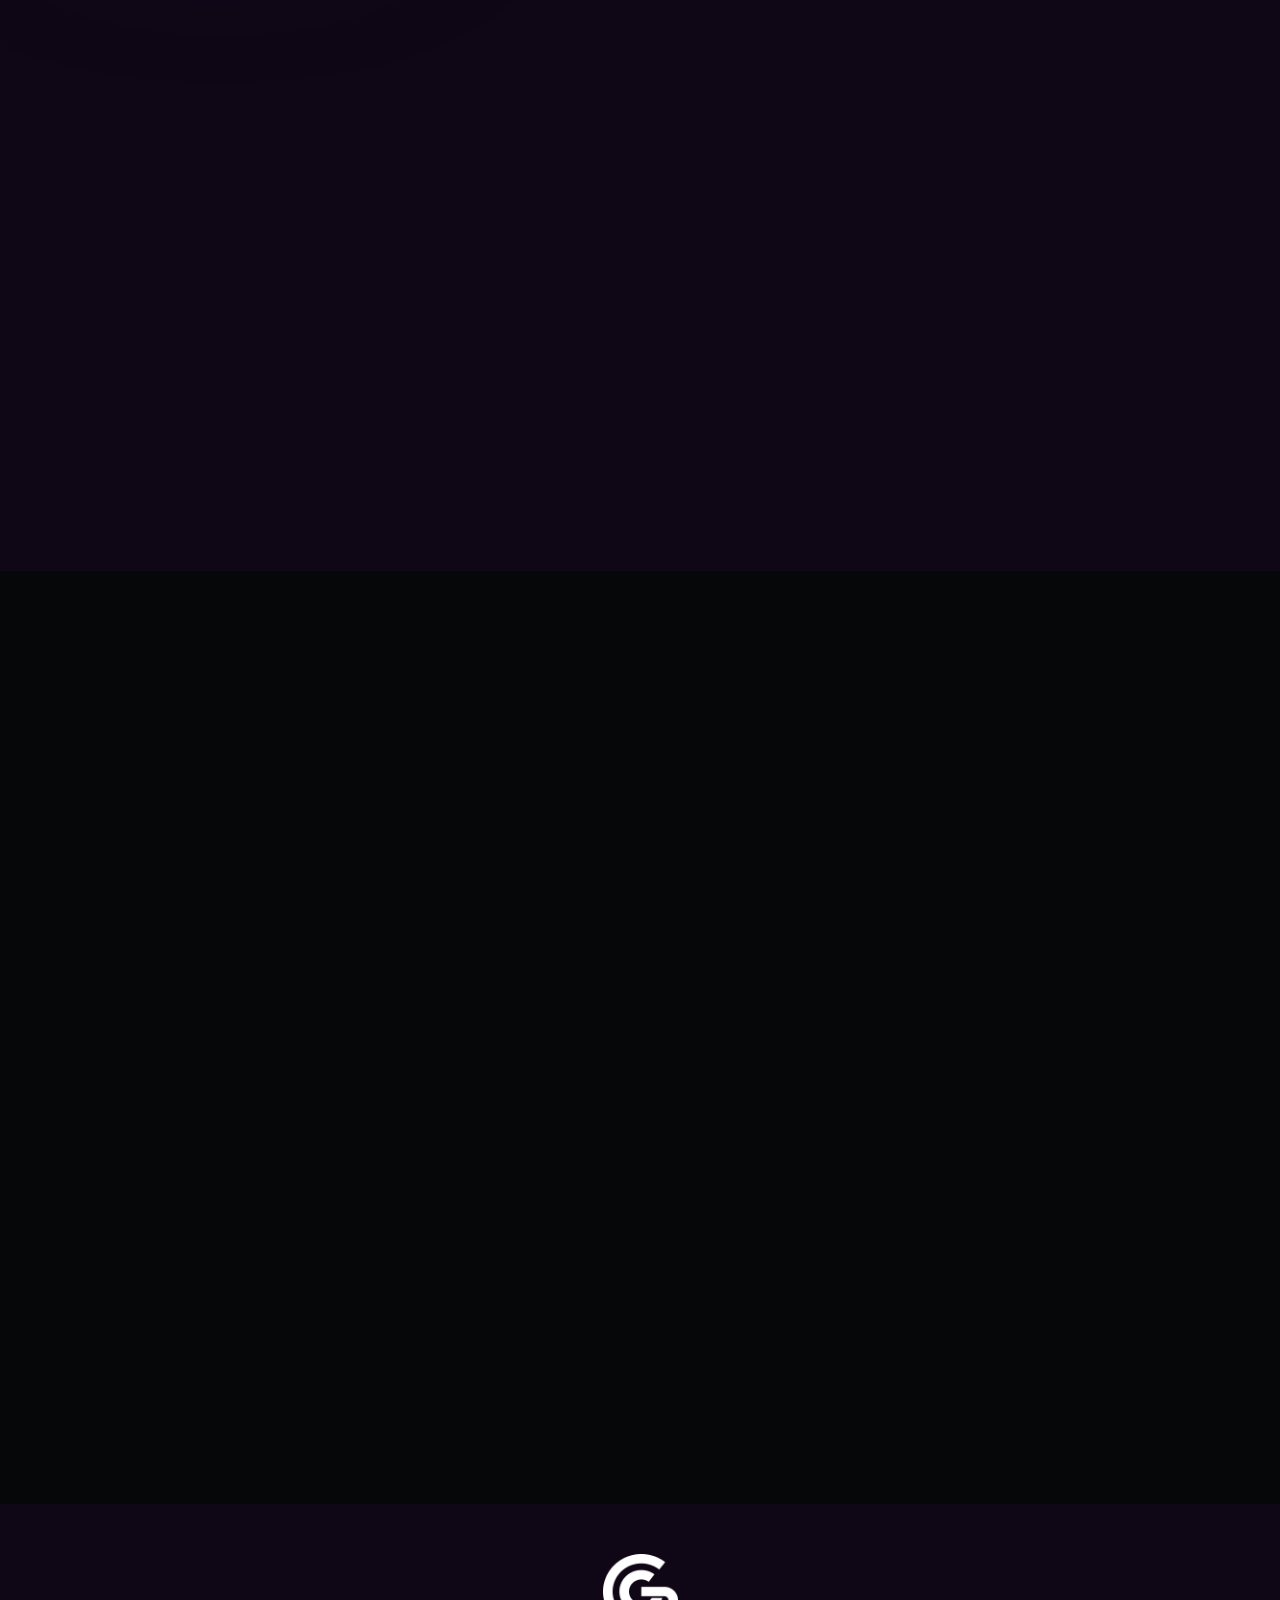
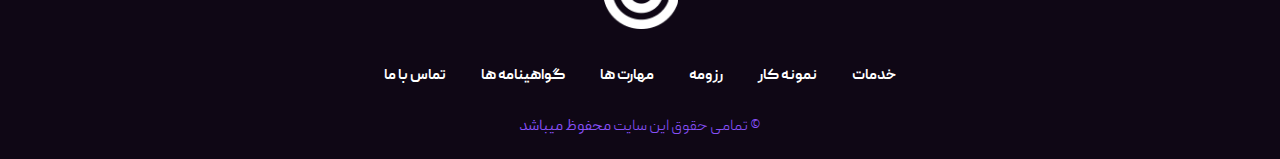
==== commit b57e4914: "add display none to preloader" ====
--- a/index.html
+++ b/index.html
@@ -34,7 +34,7 @@
 
 <body>
    <!-- Preloader Area Start -->
-   <div class="preloader">
+   <div class="preloader d-none">
       <svg viewbox="0 0 1000 1000" preserveaspectratio="none">
          <path id="preloaderSvg" d="M0,1005S175,995,500,995s500,5,500,5V0H0Z"></path>
       </svg>
@@ -312,7 +312,7 @@
       <!-- start: Service seo Popup -->
       <div id="Service-seo-wrapper" class="popup_content_area zoom-anim-dialog mfp-hide">
          <div class="popup_modal_img">
-            <img src="assets/img/services/SEO-Services.jpg" alt="">
+            <img class="w-100 h-100" src="assets/img/services/SEO-Services.jpg" alt="">
          </div>
 
          <div class="popup_modal_content">
@@ -451,7 +451,7 @@
       <!-- start: Service  web design Popup -->
       <div id="Service-web-design-wrapper" class="popup_content_area zoom-anim-dialog mfp-hide">
          <div class="popup_modal_img">
-            <img src="assets/img/services/website-design-services.jpg" alt="">
+            <img   class="w-100 h-100" src="assets/img/services/website-design-services.jpg" alt="">
          </div>
 
          <div class="popup_modal_content">
@@ -587,7 +587,7 @@
       <!-- start: Service  ui/ux design Popup -->
       <div id="Service-uiux-wrapper" class="popup_content_area zoom-anim-dialog mfp-hide">
          <div class="popup_modal_img">
-            <img src="assets/img/services/modal-img.jpg" alt="">
+            <img  class="w-100 h-100" src="assets/img/services/UI-uXdesign-service.webp" alt="">
          </div>
 
          <div class="popup_modal_content">
@@ -690,7 +690,7 @@
       <!-- start: Service  Content creation Popup -->
       <div id="Service-Content-creation-wrapper" class="popup_content_area zoom-anim-dialog mfp-hide">
          <div class="popup_modal_img">
-            <img src="assets/img/services/modal-img.jpg" alt="">
+            <img  class="w-100 h-100" src="assets/img/services/content.webp" alt="">
          </div>
 
          <div class="popup_modal_content">
@@ -830,7 +830,7 @@
                            <h3 class="portfolio-title">چیتاپ</h3>
                            <p>فروشگاه اینترنتی در حوزه لپ تاپ استوک</p>
                            <i class="flaticon-up-right-arrow"></i>
-                           <button data-mfp-src="#portfolio-wrapper" class="portfolio-link modal-popup"></button>
+                           <button data-mfp-src="#portfolio-wrapper-cheetop" class="portfolio-link modal-popup"></button>
                         </div>
                      </div>
                      <div class="portfolio-item web-design">
@@ -841,7 +841,7 @@
                            <h3 class="portfolio-title">سلاسل</h3>
                            <p>لندینگ پیج اختصاصی برای معرفی شرکت پارسه سلاسل</p>
                            <i class="flaticon-up-right-arrow"></i>
-                           <button data-mfp-src="#portfolio-wrapper" class="portfolio-link modal-popup"></button>
+                           <button data-mfp-src="#portfolio-wrapper-salasel" class="portfolio-link modal-popup"></button>
                         </div>
                      </div>
                      <div class="portfolio-item web-design">
@@ -895,22 +895,22 @@
       </section>
       <!-- PORTFOLIO SECTION END -->
 
-      <!-- start: Portfolio Popup -->
-      <div id="portfolio-wrapper" class="popup_content_area zoom-anim-dialog mfp-hide">
+      <!-- start: Portfolio Popup cheetop -->
+      <div id="portfolio-wrapper-cheetop" class="popup_content_area zoom-anim-dialog mfp-hide">
          <div class="popup_modal_img">
-            <img src="assets/img/portfolio/modal-img.jpg" alt="">
+            <img class="w-100 h-100" src="assets/img/portfolio/cheetop-shop.png" alt="">
          </div>
 
          <div class="popup_modal_content">
             <div class="portfolio_info">
                <div class="portfolio_info_text">
-                  <h2 class="title">استدیو دی</h2>
+                  <h2 class="title">فروشگاه لپ تاپ استوک چیتاپ</h2>
                   <div class="desc">
                      <p>
                         لورم ایپسوم متن ساختگی با تولید سادگی نامفهوم از صنعت چاپ و با استفاده از طراحان گرافیک است. چاپگرها و متون بلکه روزنامه و مجله در ستون و سطرآنچنان که لازم است
                      </p>
                   </div>
-                  <a href="#" class="btn tj-btn-primary">پیش نمایش زنده <i class="fal fa-arrow-right"></i></a>
+                  <a href="https://cheetop.shop/" class="btn tj-btn-primary">پیش نمایش زنده <i class="fal fa-arrow-right"></i></a>
                </div>
                <div class="portfolio_info_items">
                   <div class="info_item">
@@ -919,7 +919,7 @@
                   </div>
                   <div class="info_item">
                      <div class="key">مشتری</div>
-                     <div class="value">استدیو آرت بورد</div>
+                     <div class="value">حسین پور حسین یزدی</div>
                   </div>
                   <div class="info_item">
                      <div class="key">تاریخ شروع</div>
@@ -927,12 +927,12 @@
                   </div>
                   <div class="info_item">
                      <div class="key">طراح</div>
-                     <div class="value"><a href="#">راوی جی وی</a></div>
-                  </div>
-               </div>
-            </div>
-
-            <div class="portfolio_gallery owl-carousel">
+                     <div class="value"><a href="#">رضا سواری</a></div>
+                  </div>
+               </div>
+            </div>
+
+            <div class="portfolio_gallery owl-carousel d-none">
                <div class="gallery_item">
                   <img src="assets/img/portfolio-gallery/p-gallery-1.jpg" alt="">
                </div>
@@ -1009,7 +1009,120 @@
          </div>
       </div>
       <!-- end: Portfolio Popup -->
-
+      <!-- start: Portfolio Popup salasel -->
+      <div id="portfolio-wrapper-salasel" class="popup_content_area zoom-anim-dialog mfp-hide">
+         <div class="popup_modal_img">
+            <img class="w-100 h-100" src="assets/img/portfolio/salasel-ir.png" alt="">
+         </div>
+
+         <div class="popup_modal_content">
+            <div class="portfolio_info">
+               <div class="portfolio_info_text">
+                  <h2 class="title">لندینگ پیج اختصاصی معرفی شرکت سلاسل</h2>
+                  <div class="desc">
+                     <p>
+                        لورم ایپسوم متن ساختگی با تولید سادگی نامفهوم از صنعت چاپ و با استفاده از طراحان گرافیک است. چاپگرها و متون بلکه روزنامه و مجله در ستون و سطرآنچنان که لازم است
+                     </p>
+                  </div>
+                  <a href="https://salasel.ir/" class="btn tj-btn-primary">پیش نمایش زنده <i class="fal fa-arrow-right"></i></a>
+               </div>
+               <div class="portfolio_info_items">
+                  <div class="info_item">
+                     <div class="key">دسته بندی</div>
+                     <div class="value">طراحی وبسایت</div>
+                  </div>
+                  <div class="info_item">
+                     <div class="key">مشتری</div>
+                     <div class="value">شرکت پارسه سلاسل</div>
+                  </div>
+                  <div class="info_item">
+                     <div class="key">تاریخ شروع</div>
+                     <div class="value">شهریور ماه ، سال 1403</div>
+                  </div>
+                  <div class="info_item">
+                     <div class="key">طراح</div>
+                     <div class="value"><a href="#">رضا سواری </a></div>
+                  </div>
+               </div>
+            </div>
+
+            <div class="portfolio_gallery owl-carousel d-none">
+               <div class="gallery_item">
+                  <img src="assets/img/portfolio-gallery/p-gallery-1.jpg" alt="">
+               </div>
+               <div class="gallery_item">
+                  <img src="assets/img/portfolio-gallery/p-gallery-2.jpg" alt="">
+               </div>
+               <div class="gallery_item">
+                  <img src="assets/img/portfolio-gallery/p-gallery-3.jpg" alt="">
+               </div>
+               <div class="gallery_item">
+                  <img src="assets/img/portfolio-gallery/p-gallery-4.jpg" alt="">
+               </div>
+            </div>
+
+            <div class="portfolio_description">
+               <h2 class="title">توضیحات پروژه</h2>
+               <div class="desc">
+                  <p>
+                     لورم ایپسوم متن ساختگی با تولید سادگی نامفهوم از صنعت چاپ و با استفاده از طراحان گرافیک است. چاپگرها و متون بلکه روزنامه و مجله در ستون و سطرآنچنان که لازم است
+                  </p>
+
+                  <p>
+                     لورم ایپسوم متن ساختگی با تولید سادگی نامفهوم از صنعت چاپ و با استفاده از طراحان گرافیک است. چاپگرها و متون بلکه روزنامه و مجله در ستون و سطرآنچنان که لازم است لورم ایپسوم متن ساختگی با تولید سادگی نامفهوم از صنعت چاپ و با استفاده از طراحان گرافیک است. چاپگرها و متون بلکه روزنامه و مجله در ستون و سطرآنچنان که لازم است
+                  </p>
+               </div>
+            </div>
+
+            <div class="portfolio_story_approach">
+               <div class="portfolio_story">
+                  <div class="story_title">
+                     <h4 class="title">خلاصه پروژه</h4>
+                  </div>
+                  <div class="story_content">
+                     <p>
+                        لورم ایپسوم متن ساختگی با تولید سادگی نامفهوم از صنعت چاپ و با استفاده از طراحان گرافیک است. چاپگرها و متون بلکه روزنامه و مجله در ستون و سطرآنچنان که لازم است
+                        لورم ایپسوم متن ساختگی با تولید سادگی نامفهوم از صنعت چاپ و با استفاده از طراحان گرافیک است. چاپگرها و متون بلکه روزنامه و مجله در ستون و سطرآنچنان که لازم است لورم ایپسوم متن ساختگی با تولید سادگی نامفهوم از صنعت چاپ و با استفاده از طراحان گرافیک است. چاپگرها و متون بلکه روزنامه و مجله در ستون و سطرآنچنان که لازم است
+                     </p>
+                  </div>
+               </div>
+               <div class="portfolio_approach">
+                  <div class="approach_title">
+                     <h4 class="title">عملکرد ما</h4>
+                  </div>
+                  <div class="approach_content">
+                     <p>
+                        لورم ایپسوم متن ساختگی با تولید سادگی نامفهوم از صنعت چاپ و با استفاده از طراحان گرافیک است. چاپگرها و متون بلکه روزنامه و مجله در ستون و سطرآنچنان که لازم است
+                        لورم ایپسوم متن ساختگی با تولید سادگی نامفهوم از صنعت چاپ و با استفاده از طراحان گرافیک است. چاپگرها و متون بلکه روزنامه و مجله در ستون و سطرآنچنان که لازم است لورم ایپسوم متن ساختگی با تولید سادگی نامفهوم از صنعت چاپ و با استفاده از طراحان گرافیک است. چاپگرها و متون بلکه روزنامه و مجله در ستون و سطرآنچنان که لازم است
+                     </p>
+                  </div>
+               </div>
+            </div>
+
+            <div class="portfolio_navigation">
+               <div class="navigation_item prev-project">
+                  <a href="#" class="project">
+                     <i class="fal fa-arrow-left"></i>
+                     <div class="nav_project">
+                        <div class="label">پروژه قبلی</div>
+                        <h3 class="title">چیتاپ</h3>
+                     </div>
+                  </a>
+               </div>
+
+               <div class="navigation_item next-project">
+                  <a href="#" class="project">
+                     <div class="nav_project">
+                        <div class="label">پروژه بعدی</div>
+                        <h3 class="title">ساخت داریون</h3>
+                     </div>
+                     <i class="fal fa-arrow-right"></i>
+                  </a>
+               </div>
+            </div>
+         </div>
+      </div>
+      <!-- end: Portfolio Popup -->
       <!-- RESUME SECTION START -->
       <section class="resume-section d-none" id="resume-section">
          <div class="container">
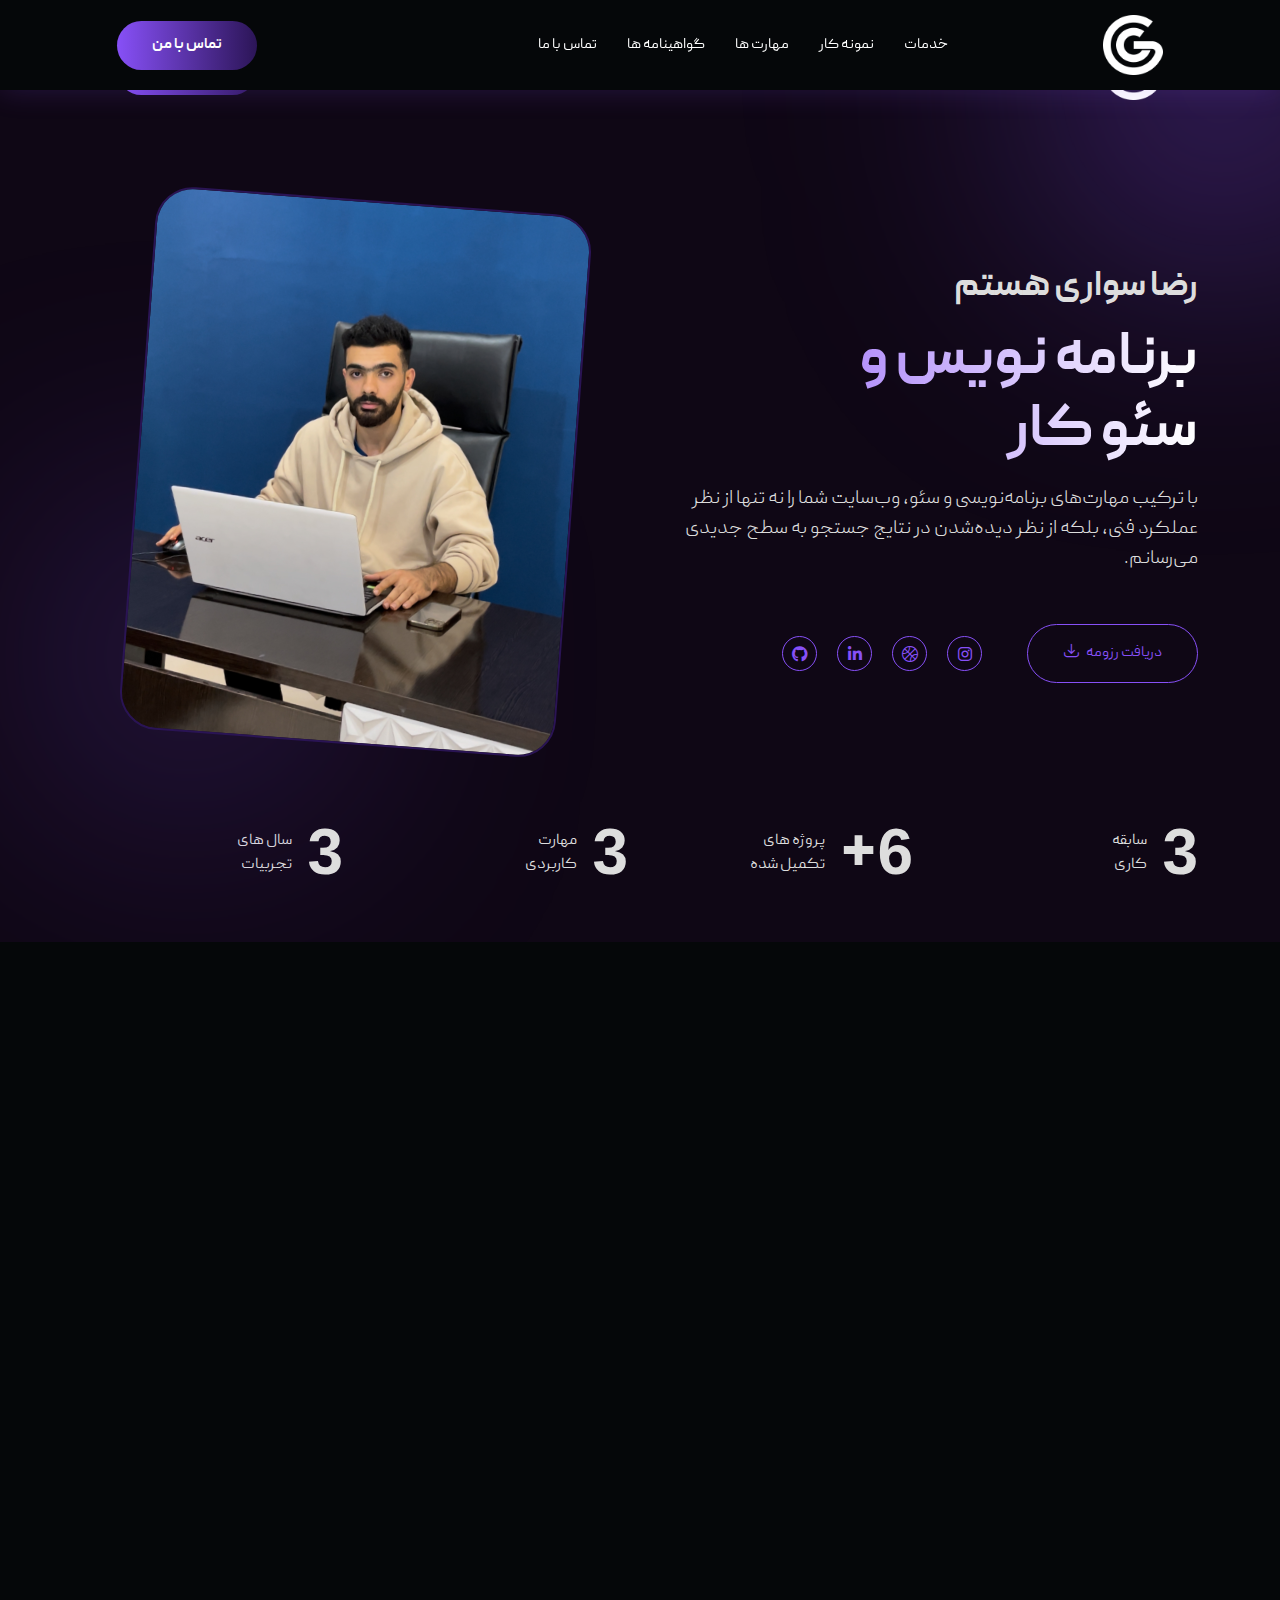
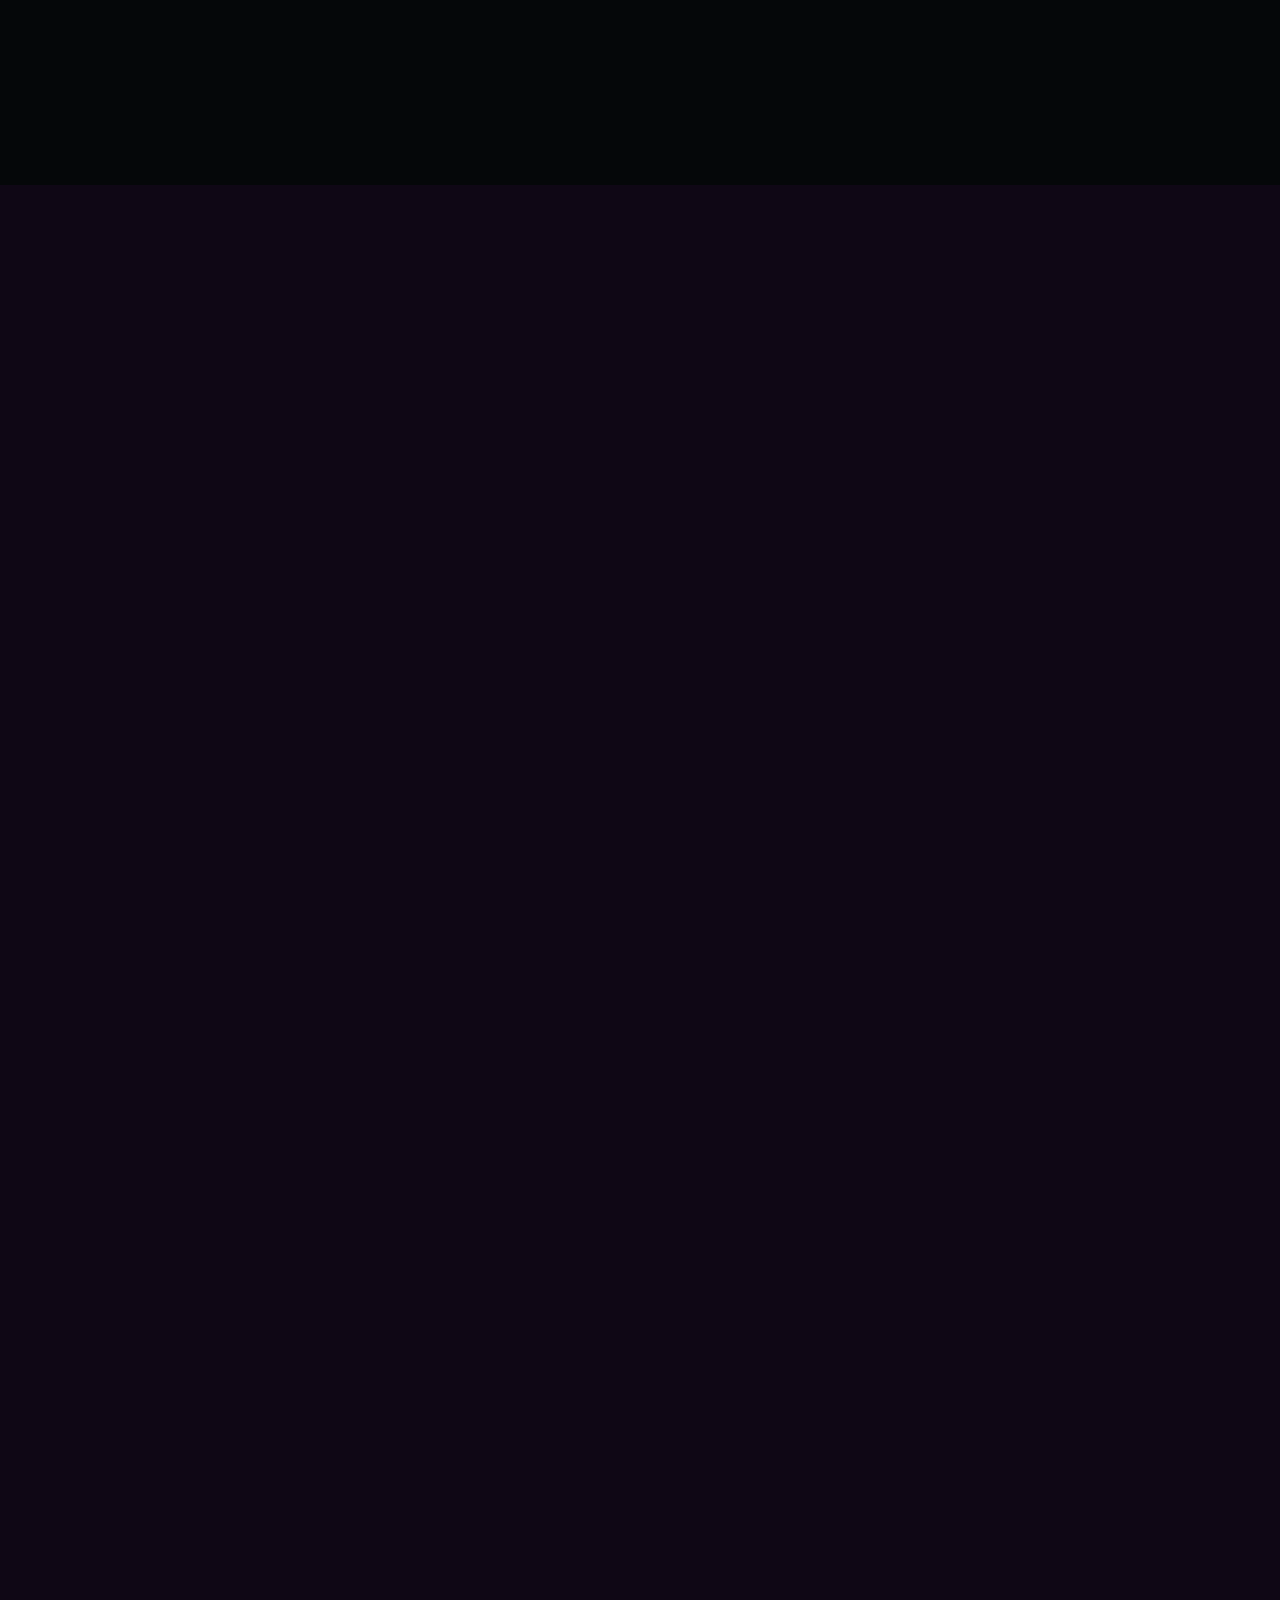
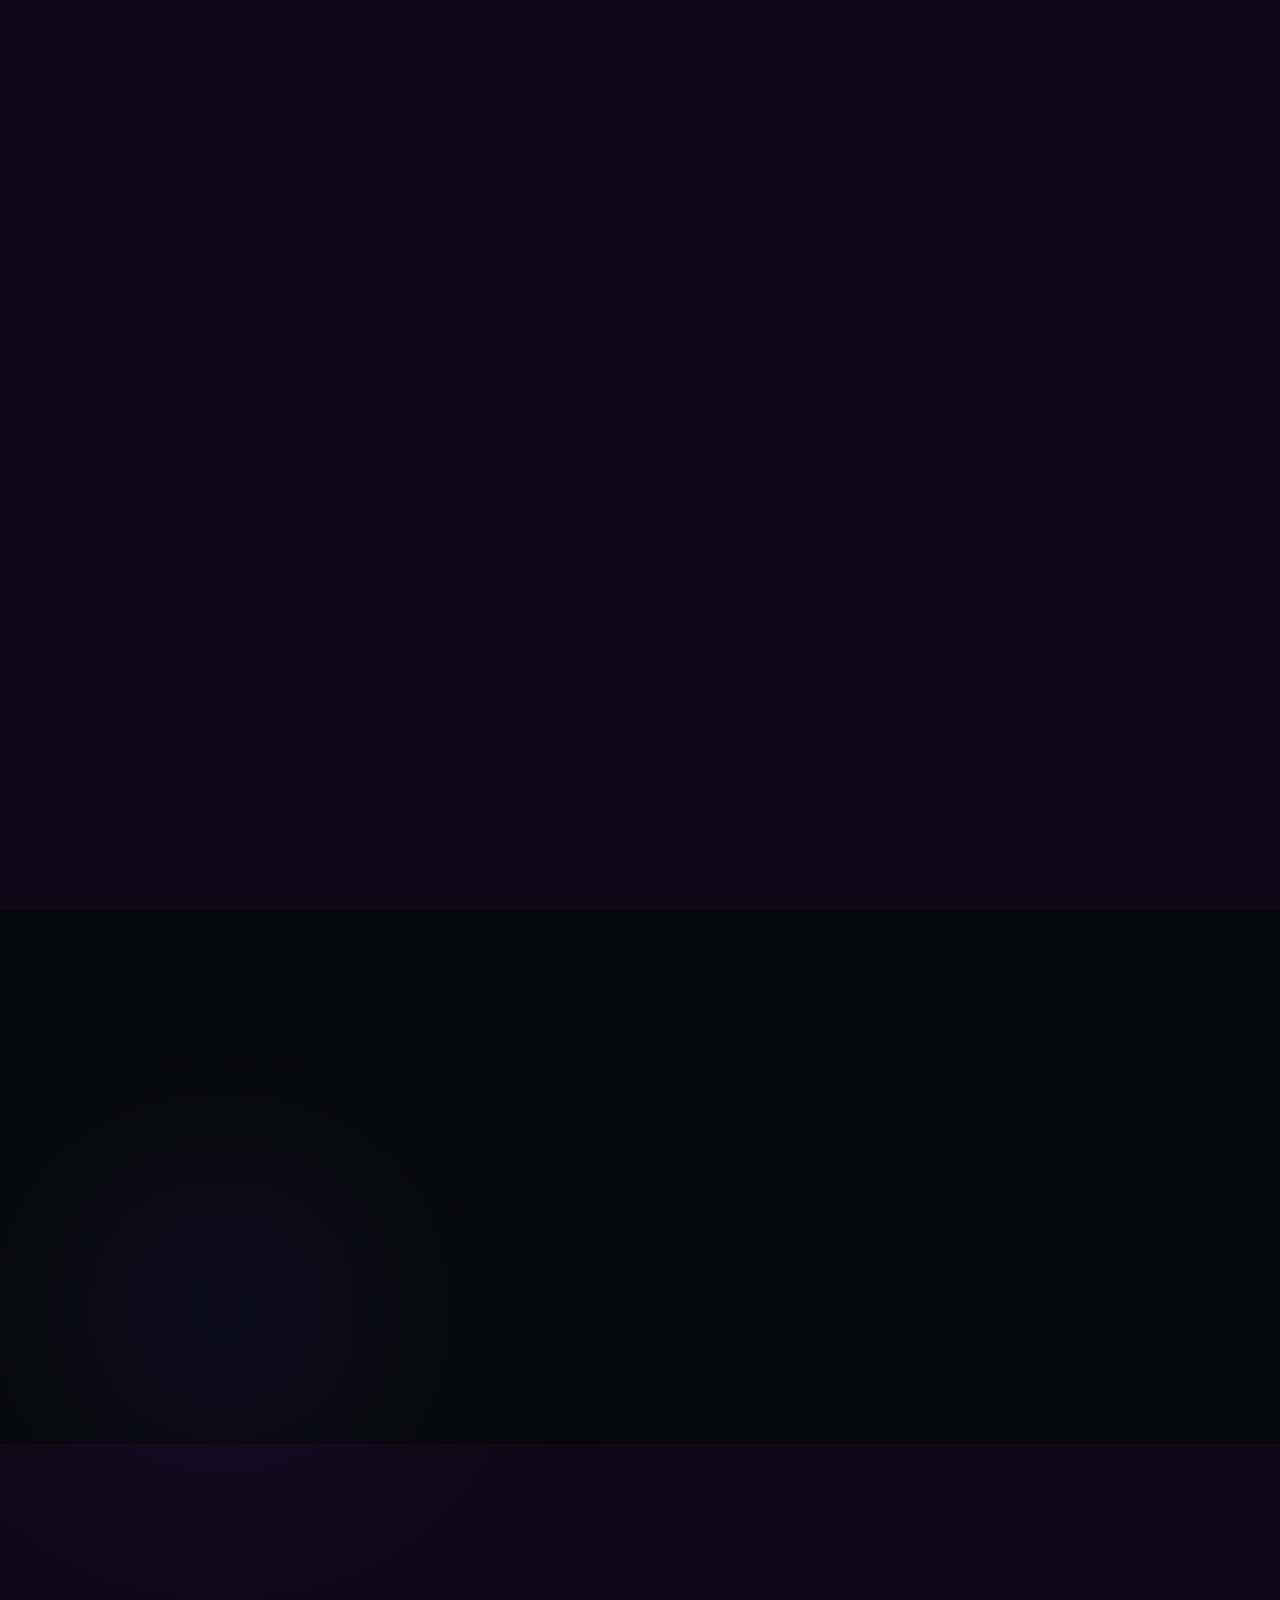
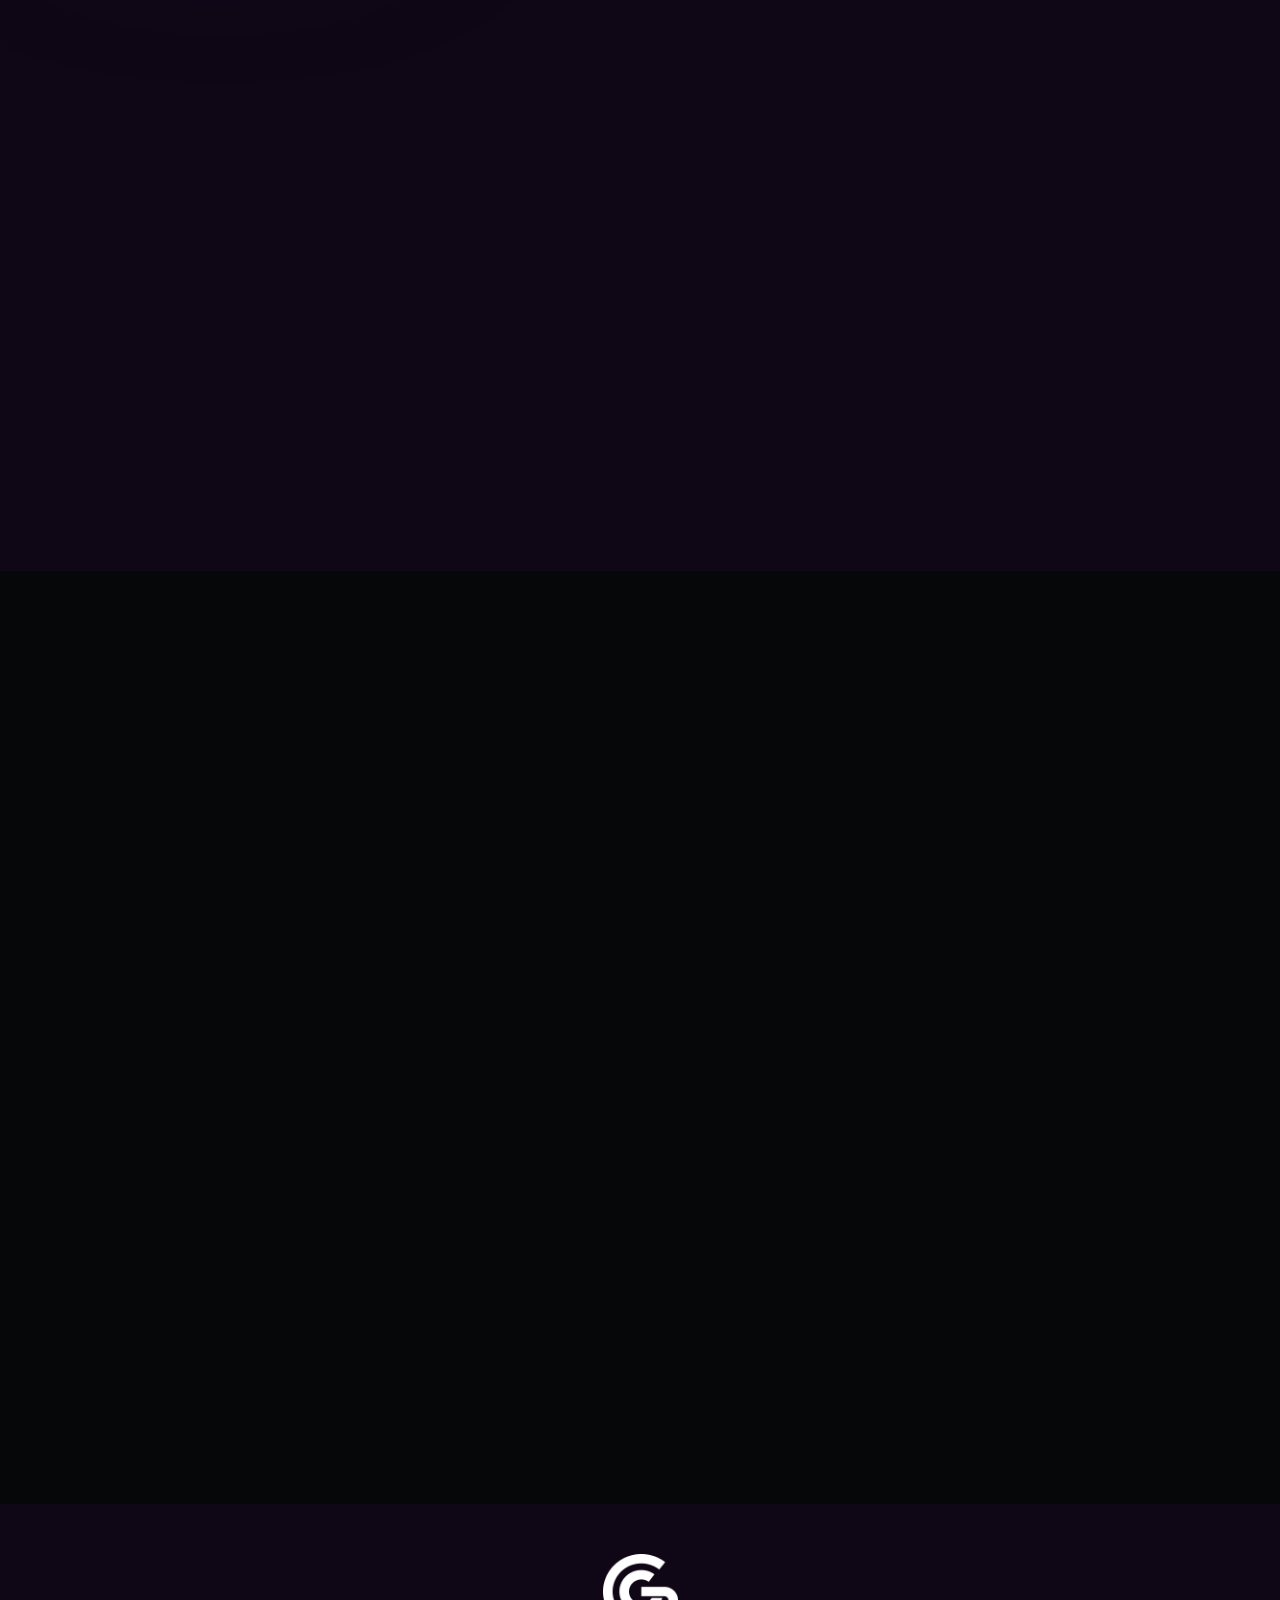
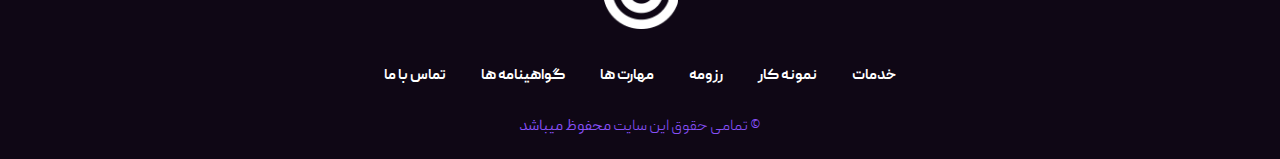
==== commit cd570b2a: "edit text in index" ====
--- a/index.html
+++ b/index.html
@@ -10,7 +10,7 @@
    <meta name="description" content="">
 
    <!-- Site Title -->
-   <title>رزومه شخصی من - رضا سواری </title>
+   <title>رزومه شخصی - رضا سواری </title>
 
    <!-- Place favicon.ico in the root directory -->
    <link rel="apple-touch-icon" href="assets/img/favicon.png">
@@ -165,7 +165,7 @@
             <div class="row align-items-center">
                <div class="col-md-6">
                   <div class="hero-content-box">
-                     <span class="hero-sub-title">من رضا سواری هستم
+                     <span class="hero-sub-title"> رضا سواری هستم
                      </span>
                      <h1 class="hero-title">برنامه نویس و
                         <br>
@@ -177,7 +177,7 @@
                      </div>
 
                      <p class="lead">
-                        با ترکیب مهارت‌های برنامه‌نویسی و سئو، من وب‌سایت شما را نه تنها از نظر عملکرد فنی، بلکه از نظر دیده‌شدن در نتایج جستجو به سطح جدیدی می‌رسانم.                     </p>
+                        با ترکیب مهارت‌های برنامه‌نویسی و سئو،  وب‌سایت شما را نه تنها از نظر عملکرد فنی، بلکه از نظر دیده‌شدن در نتایج جستجو به سطح جدیدی می‌رسانم.                     </p>
                      <div class="button-box d-flex flex-wrap align-items-center">
                         <a href="#" class="btn tj-btn-secondary">دریافت رزومه <i class="flaticon-download"></i></a>
                         <ul class="ul-reset social-icons">
